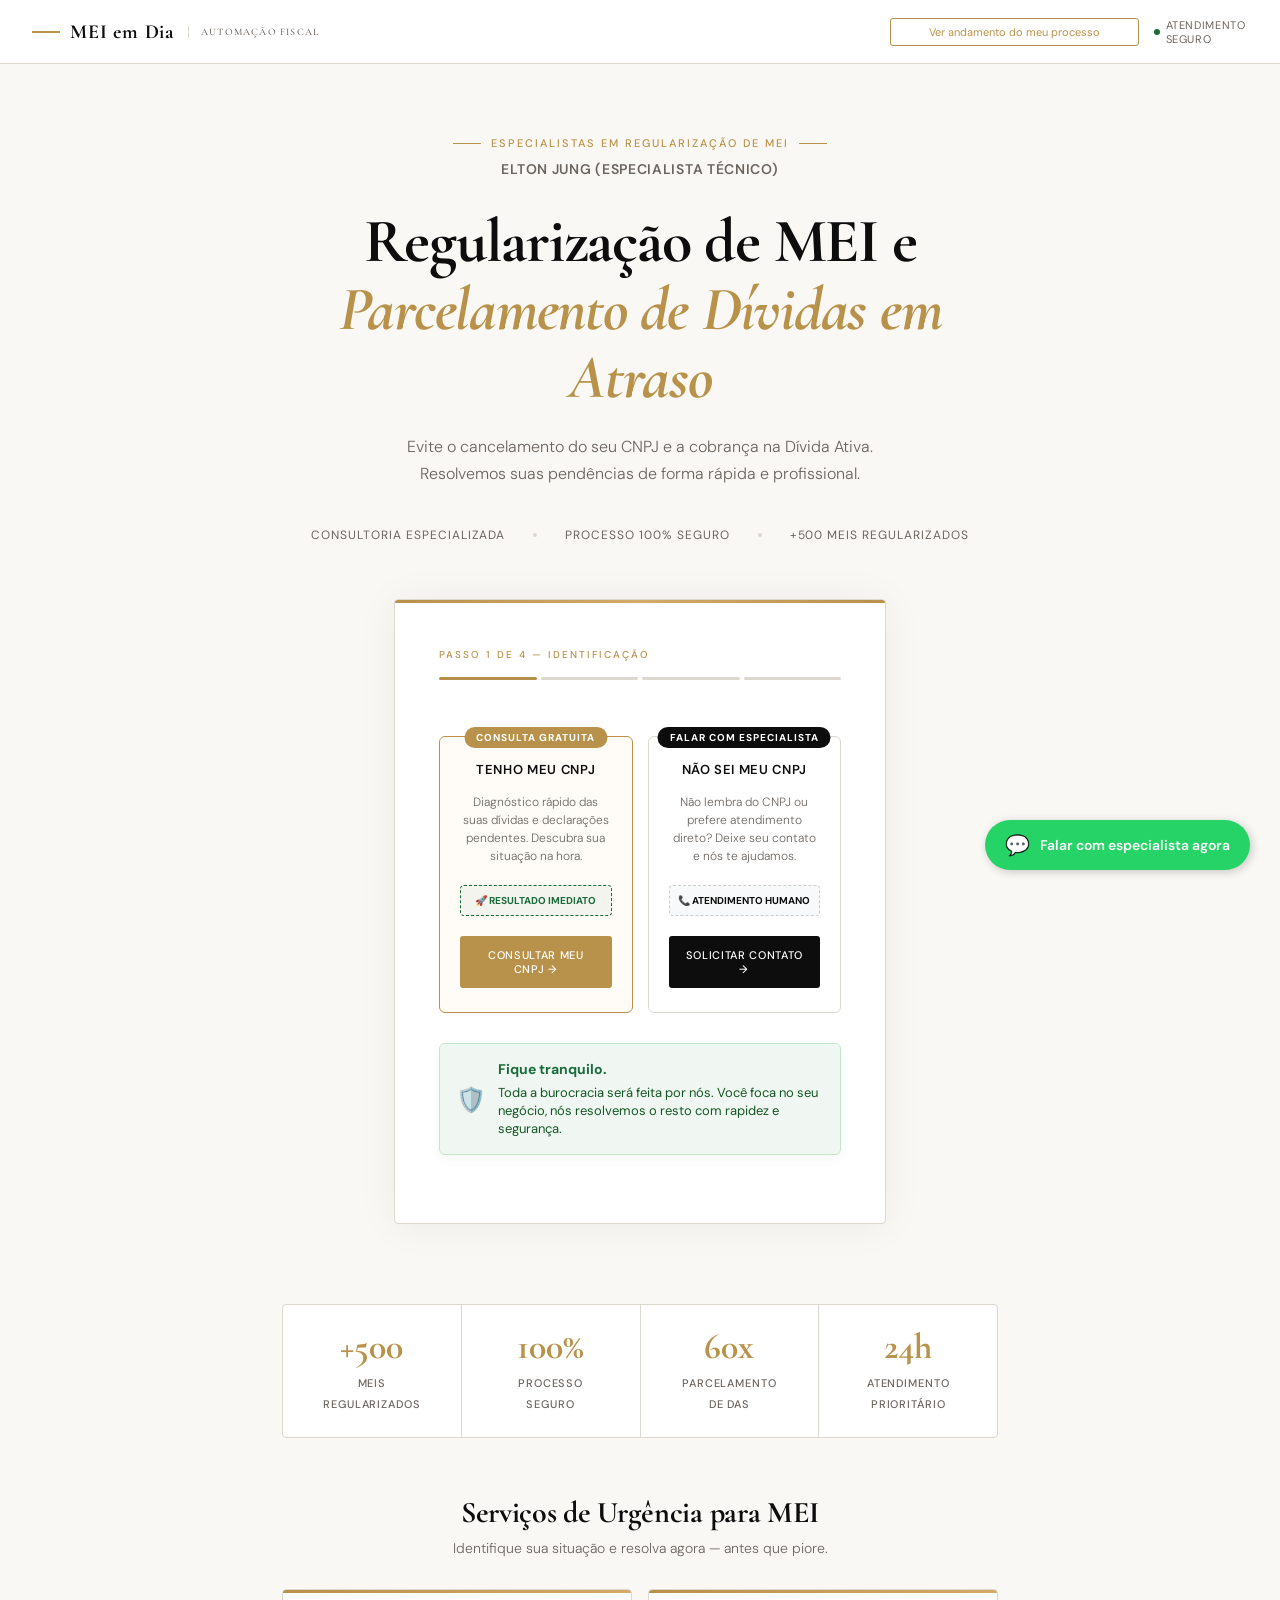
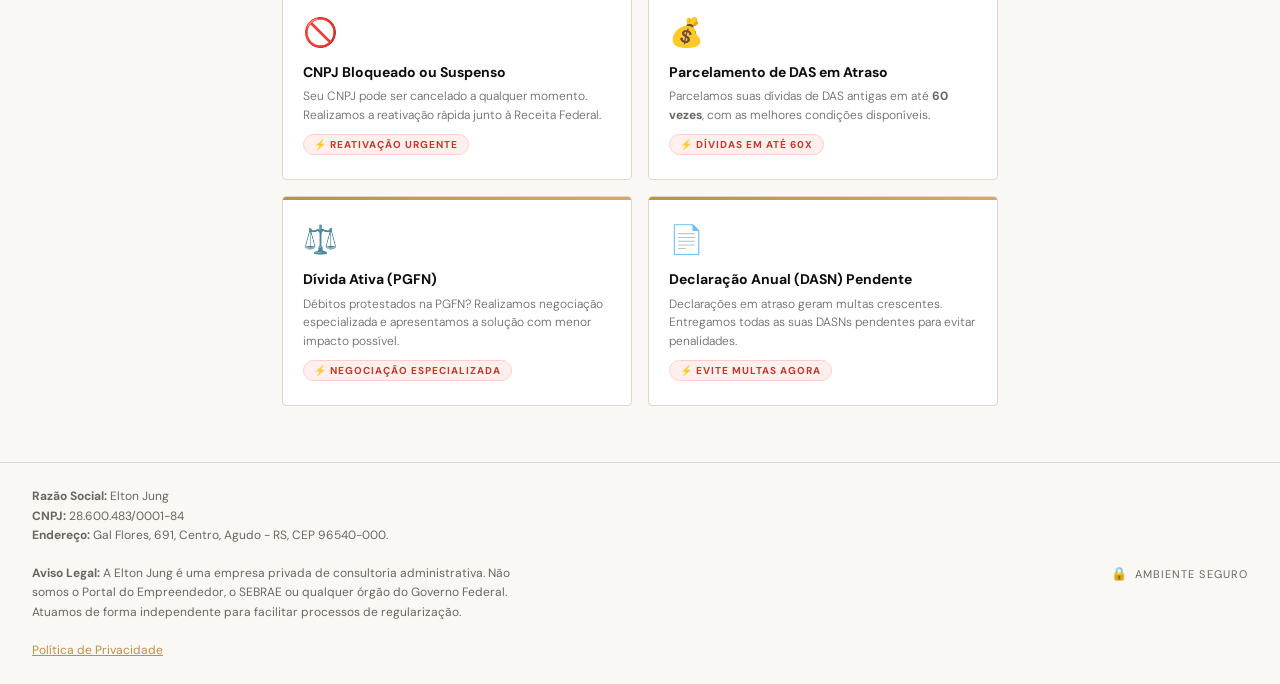
==== index.html @ ad4681c4 "feat: adds Google Ads compliance requirements (footer, privacy policy, CTAs)" ====
<!DOCTYPE html>
<html lang="pt-BR">

<head>
    <meta charset="UTF-8">
    <meta name="viewport" content="width=device-width, initial-scale=1.0">
    <title>Regularização de MEI e Parcelamento de Dívidas em Atraso | MEI em Dia</title>
    <meta name="description"
        content="Evite o cancelamento do seu CNPJ e a cobrança na Dívida Ativa. Regularizamos seu MEI com parcelamento de DAS, entrega de DASN e negociação de débitos na PGFN. Processo rápido e 100% seguro.">
    <link rel="preconnect" href="https://fonts.googleapis.com">
    <link rel="preconnect" href="https://fonts.gstatic.com" crossorigin>
    <link
        href="https://fonts.googleapis.com/css2?family=Cormorant+Garamond:ital,wght@0,400;0,600;0,700;1,400&family=DM+Sans:wght@300;400;500&display=swap"
        rel="stylesheet">
    <link rel="icon" type="image/png" href="favicon.png">

    <!-- Google Tag (gtag.js) -->
    <script async src="https://www.googletagmanager.com/gtag/js?id=AW-18101510498"></script>
    <script>
      window.dataLayer = window.dataLayer || [];
      function gtag(){dataLayer.push(arguments);}
      gtag('js', new Date());

      // Configuração para Google Ads e Google Analytics
      gtag('config', 'AW-18101510498');
      gtag('config', 'G-JWTFYFMPB5');
    </script>
    <style>
        :root {
            --ink: #0D0D0D;
            --paper: #FAF8F4;
            --gold: #B8924A;
            --gold-lt: #D4A96A;
            --muted: #6B6560;
            --rule: #DDD8CF;
            --surface: #FFFFFF;
            --red: #C0392B;
            --green: #1A6B3C;
            --green-bg: #F0F7F3;
        }

        * {
            margin: 0;
            padding: 0;
            box-sizing: border-box;
        }

        /* ── PAGE ── */
        html {
            scroll-behavior: smooth;
        }

        body {
            font-family: 'DM Sans', sans-serif;
            background: var(--paper);
            color: var(--ink);
            min-height: 100vh;
            display: flex;
            flex-direction: column;
            align-items: center;
        }

        /* ── HEADER ── */
        header {
            width: 100%;
            border-bottom: 1px solid var(--rule);
            background: var(--surface);
            padding: 0 32px;
            display: flex;
            align-items: center;
            justify-content: space-between;
            height: 64px;
            position: sticky;
            top: 0;
            z-index: 100;
        }

        .logo {
            font-family: 'Cormorant Garamond', serif;
            font-size: 20px;
            font-weight: 700;
            letter-spacing: 0.04em;
            color: var(--ink);
            display: flex;
            align-items: center;
            gap: 10px;
        }

        .logo-rule {
            width: 28px;
            height: 2px;
            background: var(--gold);
        }

        .logo-badge {
            font-size: 10px;
            font-weight: 500;
            letter-spacing: 0.12em;
            text-transform: uppercase;
            color: var(--muted);
            border-left: 1px solid var(--rule);
            padding-left: 12px;
            margin-left: 4px;
        }

        .header-seal {
            font-size: 11px;
            color: var(--muted);
            letter-spacing: 0.06em;
            text-transform: uppercase;
            display: flex;
            align-items: center;
            gap: 6px;
        }

        .seal-dot {
            width: 6px;
            height: 6px;
            border-radius: 50%;
            background: var(--green);
            flex-shrink: 0;
        }

        /* ── HERO ── */
        .hero {
            width: 100%;
            max-width: 780px;
            padding: 72px 32px 56px;
            text-align: center;
            position: relative;
        }

        .hero-eyebrow {
            font-size: 11px;
            letter-spacing: 0.18em;
            text-transform: uppercase;
            color: var(--gold);
            font-weight: 500;
            margin-bottom: 20px;
            display: flex;
            align-items: center;
            justify-content: center;
            gap: 10px;
        }

        .hero-eyebrow::before,
        .hero-eyebrow::after {
            content: '';
            display: block;
            width: 28px;
            height: 1px;
            background: var(--gold);
        }

        .hero h1 {
            font-family: 'Cormorant Garamond', serif;
            font-size: clamp(38px, 6vw, 62px);
            font-weight: 700;
            line-height: 1.1;
            letter-spacing: -0.02em;
            color: var(--ink);
            margin-bottom: 20px;
        }

        .hero h1 em {
            color: var(--gold);
            font-style: italic;
        }

        .hero-sub {
            font-size: 16px;
            color: var(--muted);
            line-height: 1.7;
            max-width: 480px;
            margin: 0 auto 40px;
            font-weight: 300;
        }

        .trust-row {
            display: flex;
            align-items: center;
            justify-content: center;
            gap: 28px;
            flex-wrap: wrap;
            font-size: 12px;
            letter-spacing: 0.08em;
            text-transform: uppercase;
            color: var(--muted);
        }

        .trust-sep {
            width: 4px;
            height: 4px;
            border-radius: 50%;
            background: var(--rule);
        }

        /* ── MAIN CARD ── */
        .card-wrap {
            width: 100%;
            max-width: 540px;
            padding: 0 24px 80px;
        }

        .card {
            background: var(--surface);
            border: 1px solid var(--rule);
            border-radius: 4px;
            padding: 48px 44px;
            box-shadow: 0 2px 40px rgba(0, 0, 0, 0.06);
            position: relative;
            overflow: hidden;
        }

        .card::before {
            content: '';
            position: absolute;
            top: 0;
            left: 0;
            right: 0;
            height: 3px;
            background: linear-gradient(90deg, var(--gold), var(--gold-lt), var(--gold));
        }

        /* ── STEPS ── */
        section {
            display: none;
            animation: fadeUp .35s ease both;
        }

        section.active {
            display: flex;
            flex-direction: column;
        }

        @keyframes fadeUp {
            from {
                opacity: 0;
                transform: translateY(14px);
            }

            to {
                opacity: 1;
                transform: translateY(0);
            }
        }

        /* ── STEP HEADER ── */
        .step-label {
            font-size: 10px;
            letter-spacing: 0.2em;
            text-transform: uppercase;
            color: var(--gold);
            font-weight: 500;
            margin-bottom: 16px;
        }

        .card h2 {
            font-family: 'Cormorant Garamond', serif;
            font-size: 28px;
            font-weight: 700;
            line-height: 1.2;
            margin-bottom: 10px;
            letter-spacing: -0.01em;
        }

        .card .desc {
            font-size: 14px;
            color: var(--muted);
            line-height: 1.7;
            margin-bottom: 32px;
            font-weight: 300;
        }

        /* ── CHOICE BUTTONS ── */
        .choice-grid {
            display: flex;
            flex-direction: column;
            gap: 12px;
            margin-bottom: 0;
        }

        .choice-btn {
            display: flex;
            align-items: center;
            gap: 16px;
            padding: 18px 20px;
            border: 1.5px solid var(--rule);
            border-radius: 3px;
            background: var(--paper);
            cursor: pointer;
            transition: border-color .2s, background .2s, box-shadow .2s;
            text-align: left;
        }

        .choice-btn:hover {
            border-color: var(--gold);
            background: var(--surface);
            box-shadow: 0 4px 16px rgba(184, 146, 74, 0.12);
        }

        .choice-icon {
            width: 40px;
            height: 40px;
            border-radius: 50%;
            background: var(--ink);
            display: flex;
            align-items: center;
            justify-content: center;
            flex-shrink: 0;
            font-size: 16px;
        }

        .choice-text strong {
            display: block;
            font-size: 15px;
            font-weight: 500;
            color: var(--ink);
            margin-bottom: 2px;
        }

        .choice-text span {
            font-size: 12px;
            color: var(--muted);
            font-weight: 300;
        }

        /* ── FORM ── */
        .field {
            margin-bottom: 20px;
        }

        .field label {
            display: block;
            font-size: 11px;
            letter-spacing: 0.12em;
            text-transform: uppercase;
            color: var(--muted);
            font-weight: 500;
            margin-bottom: 8px;
        }

        .field select,
        .field input[type=text] {
            width: 100%;
            padding: 13px 16px;
            border: 1px solid var(--rule);
            border-radius: 3px;
            font-size: 15px;
            font-family: 'DM Sans', sans-serif;
            color: var(--ink);
            background: #FEFEFE;
            appearance: none;
            background-image: url("data:image/svg+xml,%3Csvg xmlns='http://www.w3.org/2000/svg' width='16' height='16' viewBox='0 0 24 24' fill='none' stroke='%236B6560' stroke-width='2'%3E%3Cpolyline points='6 9 12 15 18 9'%3E%3C/polyline%3E%3C/svg%3E");
            background-repeat: no-repeat;
            background-position: right 14px center;
            transition: border-color .2s, box-shadow .2s;
        }

        .field select:focus,
        .field input[type=text]:focus {
            outline: none;
            border-color: var(--gold);
            box-shadow: 0 0 0 3px rgba(184, 146, 74, 0.12);
        }

        /* ── RESULT BOX ── */
        .result-box {
            border: 1px solid var(--rule);
            border-radius: 3px;
            padding: 20px 20px;
            margin-bottom: 24px;
            background: var(--green-bg);
            border-left: 3px solid var(--green);
            display: flex;
            align-items: flex-start;
            gap: 12px;
        }

        .result-box .ri {
            color: var(--green);
            font-size: 18px;
            margin-top: 1px;
            flex-shrink: 0;
        }

        .result-box strong {
            display: block;
            font-size: 14px;
            font-weight: 500;
            margin-bottom: 3px;
        }

        .result-box p {
            font-size: 13px;
            color: var(--muted);
            line-height: 1.55;
            font-weight: 300;
        }

        .alert-box {
            border: 1px solid #F3D9B1;
            border-radius: 3px;
            padding: 14px 16px;
            margin-bottom: 20px;
            background: #FDFAF4;
            border-left: 3px solid var(--gold);
            font-size: 13px;
            color: var(--muted);
            line-height: 1.55;
        }

        /* ── CTA BUTTON ── */
        .btn-cta {
            width: 100%;
            padding: 16px 24px;
            background: var(--ink);
            color: var(--surface);
            border: none;
            border-radius: 3px;
            font-size: 14px;
            font-family: 'DM Sans', sans-serif;
            font-weight: 500;
            letter-spacing: 0.06em;
            text-transform: uppercase;
            cursor: pointer;
            transition: background .2s, transform .15s;
            margin-top: 4px;
        }

        .btn-cta:hover {
            background: #222;
            transform: translateY(-1px);
        }

        .btn-cta.gold {
            background: var(--gold);
        }

        .btn-cta.gold:hover {
            background: var(--gold-lt);
        }

        .btn-ghost {
            width: 100%;
            padding: 13px 24px;
            background: transparent;
            color: var(--muted);
            border: 1px solid var(--rule);
            border-radius: 3px;
            font-size: 13px;
            font-family: 'DM Sans', sans-serif;
            font-weight: 400;
            cursor: pointer;
            transition: border-color .2s, color .2s;
            margin-top: 10px;
        }

        .btn-ghost:hover {
            border-color: var(--muted);
            color: var(--ink);
        }

        /* ── PAYWALL ── */
        .paywall-header {
            text-align: center;
            margin-bottom: 28px;
        }

        .price-display {
            text-align: center;
            margin: 24px 0;
            padding: 32px 24px;
            border: 1px solid var(--rule);
            border-radius: 4px;
            background: var(--paper);
            position: relative;
        }

        .price-sup {
            font-family: 'DM Sans', sans-serif;
            font-size: 20px;
            font-weight: 500;
            color: var(--muted);
            vertical-align: top;
            margin-top: 12px;
            display: inline-block;
        }

        .price-main {
            font-family: 'DM Sans', sans-serif;
            font-size: 80px;
            font-weight: 700;
            color: var(--ink);
            letter-spacing: -0.05em;
            line-height: 1;
        }

        .price-cents {
            font-family: 'DM Sans', sans-serif;
            font-size: 24px;
            font-weight: 500;
            color: var(--ink);
            vertical-align: top;
            margin-top: 12px;
            display: inline-block;
        }

        .price-note {
            font-size: 12px;
            color: var(--muted);
            margin-top: 8px;
            letter-spacing: 0.06em;
            text-transform: uppercase;
        }

        .deliverables {
            list-style: none;
            margin-bottom: 24px;
        }

        .deliverables li {
            display: flex;
            align-items: flex-start;
            gap: 10px;
            padding: 10px 0;
            border-bottom: 1px solid var(--rule);
            font-size: 14px;
            font-weight: 300;
            color: var(--ink);
        }

        .deliverables li:last-child {
            border-bottom: none;
        }

        .del-check {
            color: var(--green);
            font-size: 14px;
            flex-shrink: 0;
            margin-top: 1px;
        }

        /* ── PIX ── */
        .pix-box {
            border: 1px dashed var(--rule);
            border-radius: 3px;
            padding: 24px;
            margin-bottom: 20px;
            text-align: center;
            background: var(--paper);
        }

        .pix-label {
            font-size: 10px;
            letter-spacing: 0.2em;
            text-transform: uppercase;
            color: var(--muted);
            margin-bottom: 10px;
        }

        .pix-key {
            font-family: 'SFMono-Regular', Consolas, monospace;
            font-size: 15px;
            font-weight: 600;
            color: var(--ink);
            background: var(--surface);
            border: 1px solid var(--rule);
            border-radius: 2px;
            padding: 10px 16px;
            margin: 8px 0 16px;
            word-break: break-all;
        }

        .copy-btn {
            background: none;
            border: 1px solid var(--rule);
            border-radius: 2px;
            padding: 8px 18px;
            font-size: 12px;
            letter-spacing: 0.08em;
            text-transform: uppercase;
            color: var(--muted);
            cursor: pointer;
            transition: all .2s;
            font-family: 'DM Sans', sans-serif;
        }

        .copy-btn:hover {
            border-color: var(--gold);
            color: var(--gold);
        }

        .copy-btn.copied {
            border-color: var(--green);
            color: var(--green);
        }

        /* ── SUCCESS ── */
        .success-wrap {
            text-align: center;
        }

        .success-icon {
            width: 72px;
            height: 72px;
            margin: 0 auto 24px;
            border-radius: 50%;
            border: 2px solid var(--green);
            display: flex;
            align-items: center;
            justify-content: center;
            font-size: 28px;
            color: var(--green);
            background: var(--green-bg);
        }

        .success-wrap h2 {
            margin-bottom: 10px;
        }

        .success-wrap .desc {
            margin-bottom: 28px;
        }

        /* ── PROGRESS ── */
        .progress-bar {
            display: flex;
            gap: 4px;
            margin-bottom: 32px;
        }

        .pb {
            height: 3px;
            flex: 1;
            border-radius: 2px;
            background: var(--rule);
            transition: background .4s;
        }

        .pb.done {
            background: var(--gold);
        }

        /* ── DIVIDER ── */
        .divider {
            height: 1px;
            background: var(--rule);
            margin: 28px 0;
        }

        /* ── FOOTER ── */
        footer {
            width: 100%;
            border-top: 1px solid var(--rule);
            padding: 24px 32px;
            display: flex;
            align-items: center;
            justify-content: space-between;
            flex-wrap: wrap;
            gap: 12px;
        }

        .footer-left {
            font-size: 12px;
            color: var(--muted);
            line-height: 1.6;
            max-width: 480px;
        }

        .footer-right {
            display: flex;
            align-items: center;
            gap: 6px;
            font-size: 11px;
            letter-spacing: 0.1em;
            text-transform: uppercase;
            color: var(--muted);
        }

        .footer-lock {
            font-size: 13px;
        }

        @media(max-width:600px) {
            .hero {
                padding: 48px 24px 40px;
            }

            .card {
                padding: 36px 24px;
            }

            .card-wrap {
                padding: 0 0 60px;
            }

            header {
                padding: 0 20px;
            }

            .logo-badge {
                display: none;
            }

            footer {
                flex-direction: column;
                align-items: flex-start;
                padding: 20px 24px;
            }

            .trust-row {
                gap: 16px;
            }
        }

        /* ── LOADER ── */
        .loader-spinner {
            width: 28px;
            height: 28px;
            border: 2px solid var(--rule);
            border-top: 2px solid var(--gold);
            border-radius: 50%;
            animation: spin 1s linear infinite;
            margin: 0 auto;
        }

        @keyframes spin {
            100% { transform: rotate(360deg); }
        }

        /* ── NEW PLAN STYLES ── */
        .plans-container {
            display: flex;
            flex-direction: column;
            gap: 16px;
            margin: 24px auto;
            max-width: 420px;
        }

        .home-plans-grid {
            display: flex;
            flex-direction: column;
            gap: 16px;
            margin: 24px auto 0;
            max-width: 420px;
            width: 100%;
        }

        .price-anchor {
            font-size: 14px;
            color: var(--muted);
            text-decoration: line-through;
            margin-bottom: 4px;
            display: block;
        }

        .guarantee-badge {
            display: flex;
            align-items: center;
            justify-content: center;
            gap: 8px;
            font-size: 13px;
            color: var(--green);
            margin: 15px 0;
            font-weight: 500;
        }

        .guarantee-badge i {
            font-size: 18px;
        }

        .plan-card {
            border: 1.5px solid var(--rule);
            border-radius: 6px;
            padding: 24px 20px;
            background: var(--surface);
            transition: all .2s;
            display: flex;
            flex-direction: column;
            position: relative;
            cursor: pointer;
            text-align: center;
        }

        .plan-card:hover {
            border-color: var(--gold);
            box-shadow: 0 4px 20px rgba(184, 146, 74, 0.1);
        }

        .plan-card.premium {
            border-color: var(--gold);
            background: #FFFCF7;
        }

        .premium-badge {
            position: absolute;
            top: -10px;
            left: 50%;
            transform: translateX(-50%);
            background: var(--gold);
            color: white;
            padding: 4px 12px;
            border-radius: 20px;
            font-size: 10px;
            font-weight: 700;
            text-transform: uppercase;
            letter-spacing: 0.1em;
            white-space: nowrap;
        }

        .plan-title {
            font-size: 13px;
            font-weight: 600;
            color: var(--ink);
            margin-bottom: 12px;
            text-transform: uppercase;
            letter-spacing: 0.05em;
        }

        .plan-price {
            margin-bottom: 16px;
            display: flex;
            align-items: flex-start;
            justify-content: center;
        }

        .plan-price .val {
            font-family: 'DM Sans', sans-serif;
            font-size: 32px;
            font-weight: 700;
            color: var(--ink);
            line-height: 1;
        }

        .plan-price .unit {
            font-size: 14px;
            color: var(--muted);
            font-weight: 500;
            margin-top: 4px;
        }

        .plan-price-unit {
            font-size: 14px;
            color: var(--muted);
            font-weight: 500;
            margin-top: 4px;
        }

        .plan-desc {
            font-size: 12px;
            line-height: 1.5;
            color: var(--muted);
            margin-bottom: 20px;
            flex-grow: 1;
            font-weight: 300;
        }

        /* ── MODAL ── */
        .modal-overlay {
            position: fixed;
            top: 0; left: 0; right: 0; bottom: 0;
            background: rgba(0,0,0,0.6);
            backdrop-filter: blur(4px);
            display: none;
            align-items: center;
            justify-content: center;
            z-index: 9999;
            padding: 20px;
        }

        .modal-box {
            background: #fff;
            padding: 40px;
            border-radius: 4px;
            max-width: 440px;
            width: 100%;
            text-align: center;
            box-shadow: 0 20px 50px rgba(0,0,0,0.3);
            animation: modalPop 0.3s cubic-bezier(0.34, 1.56, 0.64, 1);
        }

        @keyframes modalPop {
            from { transform: scale(0.9); opacity: 0; }
            to { transform: scale(1); opacity: 1; }
        }

        .modal-box h3 {
            font-size: 20px;
            margin-bottom: 16px;
            color: var(--ink);
        }

        .modal-box p {
            font-size: 14px;
            line-height: 1.6;
            color: var(--muted);
            margin-bottom: 30px;
        }

        .btn-modal {
            background: var(--gold);
            color: #fff;
            border: none;
            padding: 14px 40px;
            border-radius: 2px;
            font-weight: 600;
            text-transform: uppercase;
            letter-spacing: 0.1em;
            cursor: pointer;
            transition: all 0.2s;
        }

        .btn-modal:hover {
            transform: translateY(-2px);
            box-shadow: 0 5px 15px rgba(181, 153, 94, 0.4);
        }

        /* ── WHATSAPP BUTTON ── */
        .whatsapp-float {
            position: fixed;
            bottom: 30px;
            right: 30px;
            background-color: #25d366;
            color: #FFF;
            border-radius: 50px;
            text-align: center;
            font-size: 30px;
            box-shadow: 2px 2px 10px rgba(0,0,0,0.2);
            z-index: 1000;
            padding: 12px 20px;
            display: flex;
            align-items: center;
            gap: 10px;
            text-decoration: none;
            transition: all 0.3s ease;
        }
        
        .whatsapp-float:hover {
            transform: scale(1.1);
            background-color: #128c7e;
        }

        .whatsapp-float span {
            font-size: 14px;
            font-weight: 600;
            font-family: 'DM Sans', sans-serif;
        }

        /* ── PROMO BANNER ── */
        .promo-banner {
            background: #FFF9E6;
            border: 1px dashed var(--gold);
            color: #856404;
            padding: 10px;
            border-radius: 4px;
            font-size: 12px;
            font-weight: 700;
            margin-bottom: 20px;
            text-align: center;
            text-transform: uppercase;
            letter-spacing: 0.05em;
            display: flex;
            align-items: center;
            justify-content: center;
            gap: 8px;
            box-shadow: 0 4px 12px rgba(181, 153, 94, 0.1);
        }

        /* ── URGENCY SERVICES SECTION ── */
        .urgency-section {
            width: 100%;
            max-width: 780px;
            padding: 0 32px 56px;
        }

        .urgency-title {
            font-family: 'Cormorant Garamond', serif;
            font-size: clamp(22px, 3.5vw, 30px);
            font-weight: 700;
            text-align: center;
            color: var(--ink);
            margin-bottom: 8px;
            letter-spacing: -0.01em;
        }

        .urgency-subtitle {
            font-size: 14px;
            color: var(--muted);
            text-align: center;
            margin-bottom: 32px;
            font-weight: 300;
        }

        .urgency-grid {
            display: grid;
            grid-template-columns: 1fr 1fr;
            gap: 16px;
        }

        .urgency-card {
            background: var(--surface);
            border: 1px solid var(--rule);
            border-radius: 4px;
            padding: 24px 20px;
            position: relative;
            overflow: hidden;
            transition: box-shadow 0.2s, border-color 0.2s;
        }

        .urgency-card:hover {
            border-color: var(--gold);
            box-shadow: 0 4px 20px rgba(184, 146, 74, 0.1);
        }

        .urgency-card::before {
            content: '';
            position: absolute;
            top: 0; left: 0; right: 0;
            height: 3px;
            background: linear-gradient(90deg, var(--gold), var(--gold-lt));
        }

        .urgency-card-icon {
            font-size: 28px;
            margin-bottom: 12px;
            display: block;
        }

        .urgency-card-title {
            font-size: 14px;
            font-weight: 700;
            color: var(--ink);
            margin-bottom: 6px;
            line-height: 1.3;
        }

        .urgency-card-desc {
            font-size: 12px;
            color: var(--muted);
            line-height: 1.55;
            font-weight: 300;
        }

        .urgency-tag {
            display: inline-block;
            margin-top: 10px;
            font-size: 10px;
            font-weight: 700;
            letter-spacing: 0.1em;
            text-transform: uppercase;
            color: var(--red);
            background: #FFF0EE;
            border: 1px solid #FECECA;
            border-radius: 20px;
            padding: 3px 10px;
        }

        /* ── SOCIAL PROOF SECTION ── */
        .social-proof-section {
            width: 100%;
            max-width: 780px;
            padding: 0 32px 56px;
        }

        .proof-grid {
            display: flex;
            gap: 0;
            border: 1px solid var(--rule);
            border-radius: 4px;
            overflow: hidden;
            background: var(--surface);
        }

        .proof-item {
            flex: 1;
            text-align: center;
            padding: 24px 16px;
            border-right: 1px solid var(--rule);
        }

        .proof-item:last-child {
            border-right: none;
        }

        .proof-number {
            font-family: 'Cormorant Garamond', serif;
            font-size: 36px;
            font-weight: 700;
            color: var(--gold);
            line-height: 1;
            display: block;
            margin-bottom: 6px;
        }

        .proof-label {
            font-size: 11px;
            color: var(--muted);
            text-transform: uppercase;
            letter-spacing: 0.08em;
            font-weight: 500;
            line-height: 1.4;
        }

        @media(max-width: 600px) {
            .urgency-grid {
                grid-template-columns: 1fr;
            }
            .urgency-section {
                padding: 0 24px 40px;
            }
            .social-proof-section {
                padding: 0 24px 40px;
            }
            .proof-grid {
                flex-wrap: wrap;
            }
            .proof-item {
                flex: 1 1 50%;
                border-bottom: 1px solid var(--rule);
            }
            .proof-item:nth-child(2) {
                border-right: none;
            }
        }

        /* ── MOBILE: WhatsApp button - prevent covering form elements ── */
        @media(max-width: 600px) {
            .whatsapp-float {
                bottom: 16px;
                right: 16px;
                padding: 10px 14px;
                font-size: 22px;
            }
            .whatsapp-float span.wa-text {
                display: none;
            }
            .card-wrap {
                padding-bottom: 100px;
            }
        }

        .promo-banner .icon {
            font-size: 16px;
            animation: pulse 1.5s infinite;
        }

        @keyframes pulse {
            0% { transform: scale(1); }
            50% { transform: scale(1.2); }
            100% { transform: scale(1); }
        }

        .hero-name {
            font-size: 14px;
            font-weight: 600;
            color: var(--muted);
            margin-top: -10px;
            margin-bottom: 30px;
            letter-spacing: 0.05em;
            text-transform: uppercase;
        }

        .home-plans-grid {
            display: grid;
            grid-template-columns: 1fr 1fr;
            gap: 15px;
            margin-bottom: 30px;
        }

        @media(max-width: 600px) {
            .home-plans-grid {
                grid-template-columns: 1fr;
            }
        }

        /* ── PEACE BANNER ── */
        .peace-banner {
            background: var(--green-bg);
            border: 1px solid #c3e6cb;
            border-radius: 6px;
            padding: 16px;
            margin: 20px 0;
            display: flex;
            align-items: center;
            gap: 12px;
            text-align: left;
            box-shadow: 0 4px 12px rgba(26, 107, 60, 0.05);
        }
        .peace-banner .icon {
            font-size: 24px;
            color: var(--green);
            flex-shrink: 0;
        }
        .peace-banner .text {
            font-size: 13px;
            line-height: 1.4;
            color: #155724;
        }
        .peace-banner .text strong {
            display: block;
            font-size: 14px;
            margin-bottom: 4px;
            color: var(--green);
        }
    </style>
    <!-- Facebook Pixel Code -->
    <script>
    !function(f,b,e,v,n,t,s)
    {if(f.fbq)return;n=f.fbq=function(){n.callMethod?
    n.callMethod.apply(n,arguments):n.queue.push(arguments)};
    if(!f._fbq)f._fbq=n;n.push=n;n.loaded=!0;n.version='2.0';
    n.queue=[];t=b.createElement(e);t.async=!0;
    t.src=v;s=b.getElementsByTagName(e)[0];
    s.parentNode.insertBefore(t,s)}(window, document,'script',
    'https://connect.facebook.net/en_US/fbevents.js');
    fbq('init', '3216062288689893');
    fbq('track', 'PageView');
    </script>
    <noscript><img height="1" width="1" style="display:none"
    src="https://www.facebook.com/tr?id=3216062288689893&ev=PageView&noscript=1"
    /></noscript>
    <!-- End Facebook Pixel Code -->
    <!-- Google tags consolidated at the top of <head> -->
</head>

<body>

    <!-- HEADER -->
    <header>
        <div class="logo">
            <div class="logo-rule"></div>
            MEI em Dia
            <span class="logo-badge">Automação Fiscal</span>
        </div>
        <div class="header-seal" style="display: flex; gap: 15px; align-items: center;">
            <button class="btn-ghost" onclick="show('step-tracking-login')" style="padding: 6px 14px; font-size: 11px; margin: 0; border-color: var(--gold); color: var(--gold);">Ver andamento do meu processo</button>
            <div style="display: flex; align-items: center; gap: 6px;">
                <div class="seal-dot"></div>
                Atendimento Seguro
            </div>
        </div>
    </header>

    <!-- HERO -->
    <div class="hero">
        <div class="hero-eyebrow">Especialistas em Regularização de MEI</div>
        <div class="hero-name">Elton Jung (Especialista Técnico)</div>
        <h1>Regularização de MEI e<br><em>Parcelamento de Dívidas em Atraso</em></h1>
        <p class="hero-sub">Evite o cancelamento do seu CNPJ e a cobrança na Dívida Ativa. Resolvemos suas pendências de forma rápida e profissional.</p>
        <div class="trust-row">
            <span>Consultoria Especializada</span>
            <div class="trust-sep"></div>
            <span>Processo 100% Seguro</span>
            <div class="trust-sep"></div>
            <span>+500 MEIs Regularizados</span>
        </div>
    </div>

    <!-- CARD -->
    <div class="card-wrap">
        <div class="card">

            <!-- ── STEP 1: ESCOLHA ── -->
            <section id="step-home" class="active">
                <div class="step-label">Passo 1 de 4 — Identificação</div>
                <div class="progress-bar">
                    <div class="pb done"></div>
                    <div class="pb"></div>
                    <div class="pb"></div>
                    <div class="pb"></div>
                </div>
                <!-- Escolha Inicial com Ofertas -->
                <!-- Escolha Inicial -->
                <div id="home-choices">
                    <div class="home-plans-grid">
                        <div class="plan-card premium" onclick="selectType('mei')">
                            <div class="premium-badge">Consulta Gratuita</div>
                            <div class="plan-title" style="margin-bottom: 5px;">Tenho meu CNPJ</div>
                            <p class="plan-desc" style="font-size: 12px; margin-top: 10px;">Diagnóstico rápido das suas dívidas e declarações pendentes. Descubra sua situação na hora.</p>
                            
                            <div style="background: rgba(26, 107, 60, 0.05); padding: 8px; border-radius: 4px; margin-bottom: 10px; border: 1px dashed var(--green);">
                                <p style="font-size: 10px; color: var(--green); font-weight: 700; text-transform: uppercase; margin: 0; display: flex; align-items: center; gap: 4px; justify-content: center;">
                                    🚀 Resultado Imediato
                                </p>
                            </div>

                            <button class="btn-cta gold" style="padding: 12px; font-size: 11px; margin-top: 10px;">Consultar Meu CNPJ →</button>
                        </div>

                        <div class="plan-card" onclick="showDirectLead()" style="border-color: var(--rule); background: #fff;">
                            <div class="premium-badge" style="background: var(--ink); color: #fff;">Falar com Especialista</div>
                            <div class="plan-title" style="margin-bottom: 5px;">Não sei meu CNPJ</div>
                            <p class="plan-desc" style="font-size: 12px; margin-top: 10px;">Não lembra do CNPJ ou prefere atendimento direto? Deixe seu contato e nós te ajudamos.</p>
                            
                            <div style="background: #f8f9fa; padding: 8px; border-radius: 4px; margin-bottom: 10px; border: 1px dashed #ccc;">
                                <p style="font-size: 10px; color: var(--ink); font-weight: 700; text-transform: uppercase; margin: 0; display: flex; align-items: center; gap: 4px; justify-content: center;">
                                    📞 Atendimento Humano
                                </p>
                            </div>

                            <button class="btn-cta" style="background: var(--ink); padding: 12px; font-size: 11px; margin-top: 10px;">Solicitar Contato →</button>
                        </div>
                    </div>

                    <div class="peace-banner">
                        <div class="icon">🛡️</div>
                        <div class="text">
                            <strong>Fique tranquilo.</strong>
                            Toda a burocracia será feita por nós. Você foca no seu negócio, nós resolvemos o resto com rapidez e segurança.
                        </div>
                    </div>
                </div>

                <!-- Container do Input -->
                <div id="doc-input-container" style="display:none; animation: fadeUp .3s ease both;">
                    <div class="field" style="margin-bottom: 20px;">
                        <label id="doc-label">Informe seu CNPJ</label>
                        <input type="text" id="user-doc" placeholder="00.000.000/0000-00" maxlength="18" oninput="maskCNPJ(this)" inputmode="numeric">
                    </div>
                    
                    <!-- LGPD Checkbox -->
                    <div style="margin-bottom: 24px; display: flex; align-items: flex-start; gap: 10px; text-align: left;">
                        <input type="checkbox" id="lgpd-consent" style="margin-top: 4px; cursor: pointer;">
                        <label for="lgpd-consent" style="font-size: 13px; color: var(--muted); line-height: 1.4; cursor: pointer;">
                            Autorizo o processamento automatizado dos meus dados fiscais exclusivamente para fins de regularização conforme a LGPD.
                        </label>
                    </div>

                    <button class="btn-cta" onclick="startConsultation()">Regularizar meu MEI agora →</button>
                    
                    <div style="margin-top: 15px; text-align: center;">
                        <a href="javascript:void(0)" onclick="show('step-find-cnpj')" style="font-size: 13px; color: var(--gold); text-decoration: none; font-weight: 500;">Não sabe seu CNPJ? Encontre aqui →</a>
                    </div>

                    <button class="btn-ghost" onclick="resetTypeSelection()">Voltar</button>
                </div>

                <!-- Container do Contato Direto -->
                <div id="direct-lead-container" style="display:none; animation: fadeUp .3s ease both;">
                    <div class="step-label" style="margin-bottom: 12px;">Atendimento Personalizado</div>
                    <h2 style="font-size: 20px; margin-bottom: 8px;">Como podemos chamar você?</h2>
                    <p class="desc" style="margin-bottom: 20px;">Deixe seu nome e WhatsApp. Nossa equipe entrará em contato rapidinho para consultar seu CNPJ e resolver suas pendências.</p>

                    <div class="field">
                        <label>Seu Nome Completo</label>
                        <input type="text" id="direct-name" placeholder="Ex: João da Silva">
                    </div>

                    <div class="field">
                        <label>WhatsApp (com DDD)</label>
                        <input type="text" id="direct-phone" placeholder="(00) 00000-0000" oninput="maskPhone(this)">
                    </div>

                    <button class="btn-cta" onclick="submitDirectLead()" id="btn-direct-whatsapp" style="background: #25D366; font-size: 15px; padding: 18px 24px; letter-spacing: 0.03em; margin-top: 10px;">
                        💬 Enviar e Falar no WhatsApp
                    </button>
                    
                    <button class="btn-ghost" onclick="resetTypeSelection()" style="margin-top: 15px;">Voltar</button>
                </div>

                <div id="consulting-loader" style="display:none; text-align:center; padding: 20px 0;">
                    <div class="loader-spinner"></div>
                    <p id="loader-message" style="font-size: 14px; color: var(--gold); margin-top: 15px; font-weight: 500;">Consultando bases oficiais...</p>
                </div>
            </section>

            <!-- ── STEP FIND CNPJ ── -->
            <section id="step-find-cnpj">
                <div class="step-label">Localizador de CNPJ</div>
                <h2>Encontre seu CNPJ MEI</h2>
                <p class="desc">Ainda não sabe o número do seu CNPJ? Informe seu nome e CPF para buscarmos nos registros públicos.</p>

                <div class="field">
                    <label>Nome Completo</label>
                    <input type="text" id="find-name" placeholder="Digite seu nome completo">
                </div>

                <div class="field">
                    <label>Seu CPF</label>
                    <input type="text" id="find-cpf" placeholder="000.000.000-00">
                </div>

                <div id="find-results" style="display:none; margin-bottom: 24px;">
                    <label style="font-size: 11px; text-transform: uppercase; color: var(--gold); margin-bottom: 12px; display: block;">CNPJs Encontrados:</label>
                    <div id="cnpj-list-container" style="display: flex; flex-direction: column; gap: 10px;">
                        <!-- CNPJs will be listed here -->
                    </div>
                </div>

                <button class="btn-cta" id="btn-search-cnpj" onclick="performCnpjSearch()">Buscar meu CNPJ →</button>
                <button class="btn-status" id="searching-badge" style="display:none; width: 100%; padding: 16px; background: var(--paper); border: 1px solid var(--rule); border-radius: 3px; font-size: 13px; color: var(--muted); text-align: center;">
                    <span class="loader-spinner" style="width: 14px; height: 14px; display: inline-block; vertical-align: middle; margin-right: 10px;"></span>
                    Buscando no Google e bases públicas...
                </button>
                
                <button class="btn-ghost" onclick="show('step-home')" style="margin-top: 12px;">Voltar</button>
            </section>


            <!-- ── STEP 2B: FORMULÁRIO MEI ── -->
            <section id="step-mei-form">
                <div class="step-label">Passo 2 de 3 — Diagnóstico MEI</div>
                <div class="progress-bar">
                    <div class="pb done"></div>
                    <div class="pb done"></div>
                    <div class="pb"></div>
                </div>
                <h2>Situação do seu MEI</h2>
                <p class="desc">Informe os dados abaixo para um diagnóstico preciso do seu CNPJ.</p>
                <div class="result-box" style="flex-direction: column; gap: 16px; background: #fff; border: 1px solid var(--rule); border-left: 4px solid var(--gold);">
                    <div style="display: flex; gap: 12px; align-items: flex-start; width: 100%;">
                        <div class="ri" style="color: var(--gold); font-size: 22px;">🏢</div>
                        <div style="flex: 1;">
                            <strong id="res-razao" style="font-size: 16px; color: var(--ink);">-</strong>
                            <p id="res-fantasia" style="font-size: 13px; color: var(--muted); margin-top: 2px;">Nome Fantasia: -</p>
                        </div>
                    </div>
                    
                    <div class="divider" style="margin: 0; opacity: 0.5;"></div>

                    <div style="display: grid; grid-template-columns: 1fr; gap: 12px;">
                        <div>
                            <label style="font-size: 10px; text-transform: uppercase; letter-spacing: 0.1em; color: var(--muted); display: block; margin-bottom: 4px;">Titular / Sócios</label>
                            <span id="res-socios" style="font-size: 14px; font-weight: 500; color: var(--ink);">-</span>
                        </div>
                        <div>
                            <label style="font-size: 10px; text-transform: uppercase; letter-spacing: 0.1em; color: var(--muted); display: block; margin-bottom: 4px;">Atividade Principal</label>
                            <span id="res-atividade" style="font-size: 13px; line-height: 1.4; color: var(--ink); display: block;">-</span>
                        </div>
                        <div>
                            <label style="font-size: 10px; text-transform: uppercase; letter-spacing: 0.1em; color: var(--muted); display: block; margin-bottom: 4px;">Endereço Registrado</label>
                            <span id="res-endereco" style="font-size: 13px; color: var(--muted);">-</span>
                        </div>
                    </div>

                    <div class="divider" style="margin: 0; opacity: 0.5;"></div>

                    <div style="display: flex; justify-content: space-between; align-items: center;">
                        <div>
                            <p id="res-cnpj" style="font-size: 12px; font-weight: 500;">CNPJ: -</p>
                            <p id="res-data-abertura" style="font-size: 11px; color: var(--muted);">Aberto em: -</p>
                        </div>
                        <div id="res-situacao-badge" style="padding: 4px 12px; border-radius: 20px; font-size: 10px; font-weight: 700; text-transform: uppercase;">-</div>
                    </div>
                </div>

                <div class="alert-box" style="margin-top: 20px; border-left-color: var(--red); background: #FFF5F5;">
                    ⚠️ <strong>Atenção: Risco Imediato</strong><br>
                    Detectamos pendências que podem levar ao bloqueio do seu CPF e perda de benefícios do INSS.
                </div>

                <div class="divider"></div>

                <!-- LEAD CAPTURE FORM -->
                <div style="margin-top: 4px;">
                    <div class="step-label" style="margin-bottom: 12px;">Último passo — Atendimento Especializado</div>
                    <h2 style="font-size: 20px; margin-bottom: 8px;">Informe seus dados para o contato</h2>
                    <p class="desc" style="margin-bottom: 20px;">Nossa equipe especializada entrará em contato pelo WhatsApp para resolver todas as suas pendências sem burocracia.</p>

                    <div class="field">
                        <label>Seu Nome Completo</label>
                        <input type="text" id="lead-name" placeholder="Ex: João da Silva">
                    </div>

                    <div class="field">
                        <label>WhatsApp (com DDD)</label>
                        <input type="text" id="lead-phone" placeholder="(00) 00000-0000" oninput="maskPhone(this)">
                    </div>

                    <div class="peace-banner" style="margin-bottom: 20px;">
                        <div class="icon">🛡️</div>
                        <div class="text">
                            <strong>Fique tranquilo.</strong>
                            Toda a burocracia será feita por nós. Você só precisa autorizar.
                        </div>
                    </div>

                    <button class="btn-cta" onclick="submitLeadWhatsApp()" id="btn-lead-whatsapp" style="background: #25D366; font-size: 15px; padding: 18px 24px; letter-spacing: 0.03em;">
                        💬 Finalizar Regularização pelo WhatsApp
                    </button>

                    <p style="font-size: 11px; color: var(--muted); text-align: center; margin-top: 12px;">
                        🔒 Seus dados são usados exclusivamente para o seu atendimento
                    </p>
                </div>

                <button class="btn-ghost" onclick="show('step-home')" style="margin-top: 16px;">Voltar</button>
            </section>


            <!-- ── STEP PLAN DETAILS ── -->
            <section id="step-plan-details">
                <div class="step-label">Detalhes do Plano</div>
                <h2 id="plan-details-title">Título do Plano</h2>
                <p class="desc" id="plan-details-desc">Descrição curta.</p>
                
                <div class="result-box" style="background: var(--paper); border-left-color: var(--gold); flex-direction: column;">
                    <strong style="margin-bottom: 15px;">O que está incluso:</strong>
                    <ul class="deliverables" id="plan-details-list" style="margin-bottom: 0;">
                        <!-- List items will be injected here -->
                    </ul>
                </div>

                <div class="guarantee-badge">
                    <span>🛡️ Satisfação garantida ou seu dinheiro de volta</span>
                </div>

                <div class="alert-box" style="margin-top: 20px;">
                    ✅ <strong>Segurança Total:</strong><br>
                    Seu processo será tratado com prioridade e acompanhamento profissional por nossa equipe especializada.
                </div>

                <button class="btn-cta gold" id="btn-confirm-plan" onclick="confirmCurrentPlan()">Confirmar Plano e Ir para Pagamento →</button>
                <button class="btn-ghost" onclick="show('step-home')">Voltar</button>
            </section>

            <!-- ── PAYWALL ── -->
            <section id="step-paywall">
                <div class="paywall-header">
                    <div class="step-label" style="text-align:center;margin-bottom:12px;">Escolha o Seu Plano</div>
                    <h2>Tudo que você precisa em um só lugar</h2>
                    <p class="desc" style="margin-bottom:0;">Selecione a melhor forma de regularizar sua situação agora.</p>
                </div>

                <div class="promo-banner" style="margin-top: 15px;">
                    <span class="icon">🔥</span>
                    <span>Promoção válida para hoje e amanhã somente</span>
                </div>
                <div class="plans-container">
                    <div class="plan-card premium" onclick="selectInitialPlan('full', 99.90)">
                        <div class="premium-badge">Mais Escolhido</div>
                        <div class="plan-title">Regularização Completa MEI</div>
                        <div class="plan-price" style="flex-direction: column; align-items: center;">
                            <span class="price-anchor">R$ 189,90</span>
                            <div>
                                <span class="plan-price-unit">R$&nbsp;</span><span class="val">99</span><span class="unit">,90</span>
                            </div>
                        </div>
                        <p class="plan-desc">Fique tranquilo: nossa equipe faz todo o trabalho burocrático para você. Resolva DAS, parcelamento e declarações sem dor de cabeça.</p>
                        <div class="guarantee-badge" style="margin-top: 5px;">
                            <span>🛡️ Zero Burocracia: Nós fazemos tudo</span>
                        </div>
                        <div class="guarantee-badge">
                            <span>🛡️ Satisfação garantida ou seu dinheiro de volta</span>
                        </div>
                        <button class="btn-cta gold" style="padding: 12px; font-size: 11px; margin-top: auto;">Selecionar Plano</button>
                    </div>
                </div>

                <button class="btn-ghost" onclick="show('step-mei-form')">Voltar ao diagnóstico</button>
            </section>

            <!-- ── STEP PIX ── -->
            <section id="step-pix">
                <div class="step-label">Aguardando Pagamento</div>
                <h2>Conclua seu pagamento</h2>
                <p class="desc">Para liberar o acesso ao sistema de regularização, realize o pagamento via PIX abaixo.</p>
                
                <div class="pix-box">
                    <img id="pix-qr-img" src="" alt="QR Code PIX" style="display: none; margin: 0 auto 20px; border: 4px solid white; box-shadow: 0 4px 12px rgba(0,0,0,0.1); max-width: 220px; width: 100%; height: auto;">
                    <div id="qr-placeholder" style="padding: 40px 0;">
                        <div class="loader-spinner"></div>
                        <p style="font-size: 11px; color: var(--gold); margin-top: 10px;">Gerando QR Code Seguro...</p>
                    </div>
                    <div class="pix-label">Chave PIX (Copia e Cola)</div>
                    <div class="pix-key" id="pix-key-val">Processando...</div>
                    <button class="copy-btn" onclick="copyPix()">Copiar Código PIX</button>
                </div>

                <div class="alert-box" style="text-align: left;">
                    ⏱️ <strong>Confirmação Automática:</strong><br>
                    O sistema identificará seu pagamento em até 60 segundos. Não feche esta tela.
                </div>

                <div id="payment-confirming" style="text-align:center; padding: 10px 0;">
                    <div class="loader-spinner" style="width: 20px; height: 20px;"></div>
                    <p style="font-size: 12px; color: var(--muted); margin-top: 10px;">Aguardando confirmação bancária...</p>
                </div>
            </section>

            <!-- ── STEP COLLECT DOC (PÓS-PAGAMENTO) ── -->
            <section id="step-collect-doc">
                <div class="step-label">Pagamento Aprovado!</div>
                <h2>Quase lá...</h2>
                <p class="desc">Agora que seu pagamento foi confirmado, informe o CNPJ que deseja regularizar.</p>
                
                <div class="field">
                    <label>Informe seu CNPJ</label>
                    <input type="text" id="post-pay-doc" placeholder="00.000.000/0000-00" maxlength="18" oninput="maskCNPJ(this)">
                </div>

                <div class="alert-box">
                    📝 <strong>Importante:</strong><br>
                    Nossa equipe usará este CNPJ para realizar a consulta oficial e iniciar o processo que você contratou.
                </div>

                <button class="btn-cta gold" onclick="submitPostPayDoc()">Continuar para Próximo Passo →</button>
            </section>

            <!-- ── STEP GOV CREDENTIALS ── -->
            <section id="step-credentials">
                <div class="step-label">Segurança & Automação</div>
                <h2>Acesso ao Portal Gov.br</h2>
                <p class="desc">Pagamento confirmado! Agora, informe sua senha do Gov.br para que nosso robô possa iniciar a regularização.</p>

                <div class="field">
                    <label>Seu CPF (atrelado ao Gov.br)</label>
                    <input type="text" id="gov-cpf" placeholder="000.000.000-00" maxlength="14" oninput="this.value = this.value.replace(/\D/g, '').replace(/(\d{3})(\d{3})(\d{3})(\d{2})/, '$1.$2.$3-$4')" style="width: 100%; padding: 13px 16px; border: 1px solid var(--rule); border-radius: 3px; margin-bottom: 12px;">
                </div>

                <div class="field">
                    <label>Senha do Portal Gov.br</label>
                    <input type="password" id="gov-password" placeholder="Sua senha segura" style="width: 100%; padding: 13px 16px; border: 1px solid var(--rule); border-radius: 3px;">
                </div>

                <div class="alert-box">
                    🔒 <strong>Segurança Máxima:</strong><br>
                    Sua senha é utilizada apenas para o acesso único do robô e nunca será armazenada em nosso banco de dados.
                </div>

                <div style="margin-bottom: 24px; display: flex; align-items: flex-start; gap: 10px; text-align: left;">
                    <input type="checkbox" id="robot-consent" style="margin-top: 4px; cursor: pointer;">
                    <label for="robot-consent" style="font-size: 13px; color: var(--muted); line-height: 1.4; cursor: pointer;">
                        Autorizo o robô do MEI em Dia a realizar os procedimentos de consulta e parcelamento em meu nome.
                    </label>
                </div>

                <button class="btn-cta gold" onclick="startRegularization()">Iniciar Regularização Agora →</button>
            </section>

            <!-- ── STEP TRACKING LOGIN ── -->
            <section id="step-tracking-login">
                <div class="step-label">Consulta de Andamento</div>
                <h2>Acompanhe seu processo</h2>
                <p class="desc">Informe os dados abaixo para visualizar o status da sua regularização.</p>
                
                <div class="field">
                    <label>Seu CNPJ</label>
                    <input type="text" id="track-cnpj" placeholder="00.000.000/0000-00" maxlength="18" oninput="maskCNPJ(this)">
                </div>
                <div class="field">
                    <label>Últimos 4 dígitos do WhatsApp</label>
                    <input type="text" id="track-digits" placeholder="####" maxlength="4">
                </div>

                <div id="track-error" style="display:none; color:var(--red); font-size:12px; margin-bottom:20px; text-align:center;">
                    Dados não encontrados ou pagamento ainda não aprovado.
                </div>

                <button class="btn-cta gold" onclick="loginTracking()">Consultar Agora →</button>
                <button class="btn-ghost" onclick="show('step-home')">Voltar ao início</button>
            </section>

            <!-- ── STEP TRACKING DASHBOARD ── -->
            <section id="step-tracking-dashboard">
                <div class="step-label">Área do Cliente</div>
                <div class="success-wrap">
                    <div class="success-icon" style="border-color: var(--gold);">
                        <span style="font-size: 32px;">📊</span>
                    </div>
                    <h2 id="track-res-razao">--</h2>
                    <p class="desc" style="color:var(--gold); font-weight:700;" id="track-res-status">--</p>
                </div>

                <div class="divider"></div>

                <div class="result-box" style="background: var(--paper); border-left-color: var(--gold); text-align:left;">
                    <div class="ri" style="color: var(--gold);">🕒</div>
                    <div>
                        <strong>Última atualização:</strong>
                        <p id="track-res-message" style="margin-top:4px;">Estamos no processo de análise de suas pendências.</p>
                    </div>
                </div>

                <div style="margin: 30px 0;">
                    <label style="font-size:10px; text-transform:uppercase; color:var(--muted); display:block; margin-bottom:10px;">Progresso do Processo</label>
                    <div class="progress-bar" style="height:10px;">
                        <div id="track-res-progress" class="pb done" style="width: 10%; flex:none; transition: width 1s ease;"></div>
                    </div>
                </div>

                <button class="btn-cta" onclick="window.open('https://wa.me/5511999999999', '_blank')">Dúvidas? Falar com Consultor</button>
                <button class="btn-ghost" onclick="logoutTracking()">Sair</button>
            </section>

            <!-- Step: MEI Manual Info (59,90 Flow) -->
            <section id="step-mei-manual-info">
                <div class="step-label">Dados para Regularização</div>
                <h2>Finalize seu Cadastro</h2>
                <p class="desc">Preencha os dados abaixo para que nossa equipe possa iniciar sua análise personalizada.</p>
                
                <div class="field" style="margin-top: 10px;">
                    <label>Seu Nome Completo</label>
                    <input type="text" id="manual-name" placeholder="Ex: João Silva">
                </div>
                <div class="field" style="margin-top: 20px;">
                    <label>CNPJ</label>
                    <input type="text" id="manual-cnpj" disabled style="background: var(--paper); cursor: not-allowed;">
                </div>
                <div class="field" style="margin-top: 20px;">
                    <label>WhatsApp (com DDD)</label>
                    <input type="text" id="manual-phone" placeholder="(00) 00000-0000" oninput="maskPhone(this)">
                </div>

                <div style="margin-top: 32px;">
                    <button class="btn-cta gold" onclick="submitManualMeiLead()" id="btn-manual-submit">Enviar Dados e Iniciar Análise →</button>
                </div>
            </section>

            <!-- Step: MEI Queue Confirmation (59,90 Final Message) -->
            <section id="step-mei-queue-success">
                <div class="success-wrap">
                    <div class="success-icon" style="border-color: var(--gold);">
                        <span style="font-size: 32px;">🕒</span>
                    </div>
                    <h2>Análise Iniciada!</h2>
                </div>
                
                <div class="result-box" style="background: var(--paper); border-left: 3px solid var(--gold); border-radius: 4px; padding: 24px; text-align:left; margin-top: 32px;">
                    <p style="font-size: 14px; line-height: 1.6; color: var(--ink);">
                        Vamos vasculhar a situação cadastral completa do seu CNPJ, isso pode levar de <strong>5 minutos a 24 horas</strong> dependendo da situação.
                    </p>
                    <p style="font-size: 14px; line-height: 1.6; color: var(--ink); margin-top: 15px;">
                        Em breve entraremos em contato pelo <strong>WhatsApp</strong> lhe trazendo as informações precisas de débitos e pendências.
                    </p>
                    
                    <div style="margin: 24px 0; padding: 20px; background: #fff; border: 1px dashed var(--rule); border-radius: 4px;">
                        <p style="color: var(--ink); font-weight: 600; font-size: 13px; display: flex; align-items: center; gap: 8px;">
                            <span style="color: var(--gold);">⚠️</span> Importante: Tenha sua senha do gov.br pronta. 
                        </p>
                        <p style="font-size: 13px; margin-top: 8px; color: var(--muted);">
                            Caso não saiba, utilize <a href="https://sso.acesso.gov.br/password-recovery" target="_blank" style="color: var(--gold); font-weight: 700; text-decoration: none; border-bottom: 1px solid var(--gold);">este link para recuperar</a>.
                        </p>
                    </div>
                    
                    <p style="font-size: 12px; color: var(--muted); font-style: italic; line-height: 1.5; opacity: 0.8;">
                        Devido a nossa alta demanda, os servidores do GOV estão restringindo nosso acesso automatizado, e você terá o melhor do atendimento de nossa equipe de colaboradores.
                    </p>
                    <p style="margin-top: 24px; font-weight: 600; color: var(--gold); text-align: center; font-size: 14px; letter-spacing: 0.02em;">
                        Ajudaremos você a regularizar suas pendências da forma mais profissional possível.
                    </p>
                </div>
                
                <button class="btn-ghost" onclick="window.location.reload()" style="margin-top: 32px;">Voltar ao Início</button>
            </section>

    <!-- ── STEP PREMIUM CONTACT (For R$ 119.90 Plan) ── -->
    <section id="step-premium-contact">
                <div class="step-label">Consultoria Especializada</div>
                <div class="success-wrap">
                    <div class="success-icon" style="border-color: var(--gold);">
                        <span style="font-size: 32px;">📞</span>
                    </div>
                    <h2>Pagamento Confirmado!</h2>
                    <p class="desc" style="color: var(--ink); font-weight: 500;">
                        Em breve nosso escritório estará entrando em contato para a consulta profunda de débitos e irregularidades possíveis de seu CNPJ.
                    </p>
                    <p class="desc">
                        Pode ficar tranquilo que daqui pra frente nós faremos todo o trabalho burocrático pra você, até logo.
                    </p>
                </div>

                <div class="field" style="margin: 30px 0;">
                    <label>WhatsApp para Contato</label>
                    <input type="text" id="contact-phone" placeholder="(00) 00000-0000" oninput="maskPhone(this)" style="width: 100%; padding: 13px 16px; border: 1px solid var(--rule); border-radius: 3px;">
                </div>

                <button class="btn-cta gold" onclick="finishPremiumFlow()">Confirmar Dados e Finalizar</button>
            </section>

            <!-- ── CUSTOM MODAL ── -->
            <div id="confirm-modal" class="modal-overlay">
                <div class="modal-box">
                    <h3>Confirmação de Contato</h3>
                    <p id="modal-msg">Mensagem de confirmação...</p>
                    <button class="btn-modal" onclick="closeAndFinalize()">OK, Entendido</button>
                </div>
            </div>

            <!-- ── STEP STATUS ── -->
            <section id="step-status">
                <div class="step-label">Processamento em Andamento</div>
                <h2 id="status-title">Iniciando automação...</h2>
                <p id="status-desc" class="desc">Por favor, não feche esta página até que o robô conclua o serviço.</p>

                <div style="margin: 40px 0;">
                    <div class="progress-bar" style="height: 8px;">
                        <div id="status-progress-bar" class="pb done" style="width: 0%; flex: none; transition: width 0.5s ease;"></div>
                    </div>
                </div>

                <div class="result-box" style="background: var(--paper); border-left-color: var(--gold);">
                    <div class="ri" style="color: var(--gold);">🤖</div>
                    <div>
                        <strong>Status do Robô:</strong>
                        <p id="status-message">Conectando aos servidores da Receita Federal...</p>
                    </div>
                </div>

                <div id="success-actions" style="display:none; margin-top: 32px;">
                    <button class="btn-cta gold" onclick="comprarGuia()">Falar com Consultor no WhatsApp</button>
                    <button class="btn-ghost" onclick="location.reload()" style="margin-top: 15px;">Finalizar e Voltar</button>
                </div>
            </section>

            <!-- ── PREMIUM FORM ── -->
            <section id="step-premium-form">
                <div class="step-label">Consultoria Especializada</div>
                <h2>Falta pouco para resolver tudo</h2>
                <p class="desc">Informe seus dados para que nosso consultor inicie o seu processo de regularização imediatamente.</p>

                <div class="field">
                    <label>Nome Completo</label>
                    <input type="text" id="nome" placeholder="Digite seu nome completo">
                </div>

                <div class="field">
                    <label>WhatsApp</label>
                    <input type="text" id="whats" placeholder="(00) 00000-0000">
                </div>

                <div class="field">
                    <label>Descrição do problema</label>
                    <input type="text" id="problema" placeholder="Conte brevemente o seu caso (opcional)">
                </div>

                <div class="alert-box">
                    🔒 Seus dados estão seguros e serão usados apenas para a análise do seu caso fiscal.
                </div>

                <button class="btn-cta gold" onclick="enviarLead()">Enviar Dados e Pagar →</button>
                <button class="btn-ghost" onclick="show('step-paywall')">Voltar para planos</button>
            </section>

            <!-- ── SUCESSO ── -->
            <section id="step-success">
                <div class="success-wrap">
                    <div class="success-icon" style="border-color: #25D366; color: #25D366; background: #f0fff4;">&#10003;</div>
                    <div class="step-label" style="text-align:center;">Atendimento Iniciado</div>
                    <h2>Perfeito! Já enviamos sua solicitação.</h2>
                    <p class="desc">Nosso consultor especializado recebeu seus dados e entrará em contato pelo WhatsApp em breve para resolver todas as suas pendências.</p>

                    <div class="peace-banner" style="margin: 20px 0;">
                        <div class="icon">🛡️</div>
                        <div class="text">
                            <strong>Fique tranquilo.</strong>
                            Toda a burocracia será feita por nós. Você só precisa aguardar nosso contato.
                        </div>
                    </div>

                    <div class="alert-box" style="text-align:left; margin-bottom: 20px;">
                        💬 <strong>O que acontece agora?</strong><br>
                        Nossa equipe analisará a situação do seu CNPJ e enviará um plano de regularização com preços e condições diretamente no seu WhatsApp.
                    </div>

                    <button class="btn-cta" onclick="reabrirWhats()" style="background: #25D366; font-size: 15px; padding: 18px 24px;">
                        💬 WhatsApp não abriu? Clique aqui
                    </button>
                    <button class="btn-ghost" onclick="location.reload()" style="margin-top: 15px;">Voltar ao início</button>
                </div>
            </section>

        </div><!-- .card -->
    </div><!-- .card-wrap -->

    <!-- ── SOCIAL PROOF SECTION ── -->
    <div class="social-proof-section">
        <div class="proof-grid">
            <div class="proof-item">
                <span class="proof-number">+500</span>
                <span class="proof-label">MEIs<br>Regularizados</span>
            </div>
            <div class="proof-item">
                <span class="proof-number">100%</span>
                <span class="proof-label">Processo<br>Seguro</span>
            </div>
            <div class="proof-item">
                <span class="proof-number">60x</span>
                <span class="proof-label">Parcelamento<br>de DAS</span>
            </div>
            <div class="proof-item">
                <span class="proof-number">24h</span>
                <span class="proof-label">Atendimento<br>Prioritário</span>
            </div>
        </div>
    </div>

    <!-- ── URGENCY SERVICES SECTION ── -->
    <div class="urgency-section">
        <h2 class="urgency-title">Serviços de Urgência para MEI</h2>
        <p class="urgency-subtitle">Identifique sua situação e resolva agora — antes que piore.</p>
        <div class="urgency-grid">
            <div class="urgency-card">
                <span class="urgency-card-icon">🚫</span>
                <div class="urgency-card-title">CNPJ Bloqueado ou Suspenso</div>
                <p class="urgency-card-desc">Seu CNPJ pode ser cancelado a qualquer momento. Realizamos a reativação rápida junto à Receita Federal.</p>
                <span class="urgency-tag">⚡ Reativação Urgente</span>
            </div>
            <div class="urgency-card">
                <span class="urgency-card-icon">💰</span>
                <div class="urgency-card-title">Parcelamento de DAS em Atraso</div>
                <p class="urgency-card-desc">Parcelamos suas dívidas de DAS antigas em até <strong>60 vezes</strong>, com as melhores condições disponíveis.</p>
                <span class="urgency-tag">⚡ Dívidas em até 60x</span>
            </div>
            <div class="urgency-card">
                <span class="urgency-card-icon">⚖️</span>
                <div class="urgency-card-title">Dívida Ativa (PGFN)</div>
                <p class="urgency-card-desc">Débitos protestados na PGFN? Realizamos negociação especializada e apresentamos a solução com menor impacto possível.</p>
                <span class="urgency-tag">⚡ Negociação Especializada</span>
            </div>
            <div class="urgency-card">
                <span class="urgency-card-icon">📄</span>
                <div class="urgency-card-title">Declaração Anual (DASN) Pendente</div>
                <p class="urgency-card-desc">Declarações em atraso geram multas crescentes. Entregamos todas as suas DASNs pendentes para evitar penalidades.</p>
                <span class="urgency-tag">⚡ Evite Multas Agora</span>
            </div>
        </div>
    </div>

    <!-- FOOTER -->
    <footer>
        <div class="footer-left">
            <strong>Razão Social:</strong> Elton Jung<br>
            <strong>CNPJ:</strong> 28.600.483/0001-84<br>
            <strong>Endereço:</strong> Gal Flores, 691, Centro, Agudo - RS, CEP 96540-000.<br><br>
            <strong>Aviso Legal:</strong> A Elton Jung é uma empresa privada de consultoria administrativa. Não somos o Portal do Empreendedor, o SEBRAE ou qualquer órgão do Governo Federal. Atuamos de forma independente para facilitar processos de regularização.<br><br>
            <a href="javascript:void(0)" onclick="openPrivacyModal()" style="color: var(--gold); text-decoration: underline;">Política de Privacidade</a>
        </div>
        <div class="footer-right">
            <span class="footer-lock">🔒</span>
            Ambiente Seguro
        </div>
    </footer>

    <!-- POLICY MODAL -->
    <div id="privacy-modal" class="modal-overlay">
        <div class="modal-box">
            <h3 style="font-family: 'Cormorant Garamond', serif; font-size: 24px;">Política de Privacidade</h3>
            <p style="text-align: left; font-size: 14px;">Os dados coletados (CNPJ e WhatsApp) são utilizados exclusivamente para o contato de consultoria solicitado pelo usuário. Não compartilhamos informações com terceiros e respeitamos a LGPD.</p>
            <button class="btn-cta gold" onclick="closePrivacyModal()">Entendi</button>
        </div>
    </div>

    <script>
        function openPrivacyModal() {
            document.getElementById('privacy-modal').style.display = 'flex';
        }
        function closePrivacyModal() {
            document.getElementById('privacy-modal').style.display = 'none';
        }

        // Flags para garantir disparo único por formulário
        let trackedDocStart = false;
        let trackedPremiumStart = false;

        document.addEventListener('DOMContentLoaded', () => {
            // Monitora início do preenchimento de CPF/CNPJ
            const inputDoc = document.getElementById('user-doc');
            if (inputDoc) {
                inputDoc.addEventListener('focus', () => {
                    if (!trackedDocStart && typeof gtag === 'function') {
                        gtag('event', 'form_start', { form_name: 'identificacao_inicial' });
                        trackedDocStart = true;
                    }
                });
            }

            // Monitora início do formulário Premium
            const inputNome = document.getElementById('nome');
            if (inputNome) {
                inputNome.addEventListener('focus', () => {
                    if (!trackedPremiumStart && typeof gtag === 'function') {
                        gtag('event', 'form_start', { form_name: 'consultoria_premium' });
                        trackedPremiumStart = true;
                    }
                });
            }
        });

        let selectedPlanName = '';
        let currentPlanPrice = 0;

        // Redireciona para o input de CNPJ em vez de checkout
        function selectInitialPlan(type, price) {
            selectType('mei');
        }

        function showDirectLead() {
            const choices = document.getElementById('home-choices');
            const container = document.getElementById('direct-lead-container');

            if (choices) choices.style.display = 'none';
            if (container) container.style.display = 'block';

            if (typeof gtag === 'function') {
                gtag('event', 'select_content', {
                    content_type: 'consultation_type',
                    item_id: 'direct_lead'
                });
            }
        }

        async function submitDirectLead() {
            const name = document.getElementById('direct-name').value.trim();
            const phone = document.getElementById('direct-phone').value;
            const cleanPhone = phone.replace(/\D/g, '');

            if (!name) {
                alert('Por favor, informe seu nome completo.');
                return;
            }
            if (cleanPhone.length < 10) {
                alert('Por favor, informe um WhatsApp válido com DDD.');
                return;
            }

            const btn = document.getElementById('btn-direct-whatsapp');
            btn.disabled = true;
            btn.innerText = 'Abrindo WhatsApp...';

            if (typeof gtag === 'function') {
                gtag('event', 'generate_lead', { method: 'whatsapp', value: 1 });
                gtag('event', 'conversion', {
                    'send_to': 'AW-18101510498/p5_SCPfin54cEOLCvLdD',
                    'value': 1,
                    'currency': 'BRL'
                });
            }
            if (typeof fbq === 'function') {
                fbq('track', 'Lead');
            }

            try {
                await fetch('/api/v1/capturar-lead', {
                    method: 'POST',
                    headers: { 'Content-Type': 'application/json' },
                    body: JSON.stringify({ name, phone, cnpj: "NÃO INFORMADO", razao_social: "Não Sei o CNPJ" })
                });
            } catch (e) {
            }

            const msg = `Olá, Elton! Solicitei a regularização pelo site e gostaria de prosseguir com o atendimento. Meu nome é ${name}.`;
            // Using the same WhatsApp number as the other lead flow
            const url = `https://wa.me/5551999906748?text=${encodeURIComponent(msg)}`;
            window.open(url, '_blank');

            show('step-success');
        }

        // Captura lead e abre WhatsApp com mensagem personalizada
        async function submitLeadWhatsApp() {
            const name = document.getElementById('lead-name').value.trim();
            const phone = document.getElementById('lead-phone').value;
            const cnpj = document.getElementById('user-doc').value || '';
            const cleanPhone = phone.replace(/\D/g, '');

            if (!name) {
                alert('Por favor, informe seu nome completo.');
                return;
            }
            if (cleanPhone.length < 10) {
                alert('Por favor, informe um WhatsApp válido com DDD.');
                return;
            }

            const btn = document.getElementById('btn-lead-whatsapp');
            btn.disabled = true;
            btn.innerText = 'Abrindo WhatsApp...';

            // Disparo de eventos de conversão
            if (typeof gtag === 'function') {
                gtag('event', 'generate_lead', { method: 'whatsapp', value: 1 });
                gtag('event', 'conversion', {
                    'send_to': 'AW-18101510498/p5_SCPfin54cEOLCvLdD',
                    'value': 1,
                    'currency': 'BRL'
                });
            }
            if (typeof fbq === 'function') {
                fbq('track', 'Lead');
            }

            // Salva lead no backend (não bloqueia o fluxo)
            try {
                await fetch('/api/v1/capturar-lead', {
                    method: 'POST',
                    headers: { 'Content-Type': 'application/json' },
                    body: JSON.stringify({ name, phone, cnpj, razao_social: currentRazaoSocial })
                });
            } catch (e) {
                // Silent fail — o WhatsApp sempre abre
            }

            // Abre WhatsApp com mensagem personalizada
            const msg = `Olá, Elton! Solicitei a regularização do CNPJ ${cnpj} pelo site e gostaria de prosseguir com o atendimento.`;
            const url = `https://wa.me/5551999906748?text=${encodeURIComponent(msg)}`;
            window.open(url, '_blank');

            // Mostra tela de sucesso
            show('step-success');
        }

        async function confirmCurrentPlan() {
            submitLeadWhatsApp();
        }

        async function submitPostPayDoc() {
            const doc = document.getElementById('post-pay-doc').value;
            if (doc.replace(/\D/g, '').length < 14) {
                alert('Por favor, informe um CNPJ válido.');
                return;
            }
            
            // Vincular o CNPJ ao pedido no banco
            try {
                await fetch('/api/v1/atualizar-contato', {
                    method: 'POST',
                    headers: { 'Content-Type': 'application/json' },
                    body: JSON.stringify({ 
                        order_id: currentOrderId, 
                        name: "CNPJ Vinculado Pós-Pagamento", 
                        phone: "0000000000" // Placeholder phone
                    })
                });
                
                // Atualizar o campo global para o robô usar
                document.getElementById('user-doc').value = doc;
                
                // Seguir o fluxo dependendo do plano (único agora)
                if (currentPlanPrice === 99.90) {
                    show('step-credentials');
                } else {
                    show('step-mei-manual-info');
                }
            } catch (e) {
                alert("Erro ao salvar dados. Tente novamente.");
            }
        }

        function show(id) {
            if (id === 'step-mei-manual-info') {
                document.getElementById('manual-cnpj').value = document.getElementById('user-doc')?.value || '';
            }
            // Re-exibir o hero apenas na home ou no login de rastreio
            const hero = document.querySelector('.hero');
            if (hero) {
                if (id === 'step-home' || id === 'step-tracking-login') {
                    hero.style.display = 'block';
                } else {
                    hero.style.display = 'none';
                }
            }

            // Reset home choices if navigating back to home
            if (id === 'step-home') {
                resetTypeSelection();
            }

            document.querySelectorAll('section').forEach(s => {
                s.classList.remove('active');
            });
            const t = document.getElementById(id);
            // Force reflow for animation replay
            if (t) {
                void t.offsetWidth;
                t.classList.add('active');
            }
            window.scrollTo({ top: 0, behavior: 'smooth' });

            // Facebook Pixel Tracking
            if (typeof fbq === 'function') {
                fbq('track', 'PageView');
                if (id === 'step-home') fbq('track', 'ViewContent');
                if (id === 'step-paywall') fbq('track', 'InitiateCheckout');
            }

            // Google Analytics Tracking
            if (typeof gtag === 'function') {
                const stepNames = {
                    'step-home': 'Início - Escolha de Serviço',
                    'step-cpf-form': 'Diagnóstico - CPF',
                    'step-cpf-result': 'Resultado - CPF',
                    'step-mei-form': 'Diagnóstico - MEI',
                    'step-mei-result': 'Resultado - MEI',
                    'step-paywall': 'Paywall - Escolha de Plano',
                    'step-premium-form': 'Formulário Consultoria Premium',
                    'step-success': 'Sucesso - Redirecionamento WhatsApp'
                };
                const screenName = stepNames[id] || id;

                // Envia como visualização de tela e visualização de página virtual (explícito)
                gtag('event', 'screen_view', { screen_name: screenName });
                gtag('event', 'page_view', {
                    page_title: screenName,
                    page_location: window.location.origin + '/' + id,
                    page_path: '/' + id
                });

                if (id === 'step-paywall') gtag('event', 'begin_checkout');
            }
        }

        let selectedConsultationType = '';

        function selectType(type) {
            selectedConsultationType = type;
            const choices = document.getElementById('home-choices');
            const container = document.getElementById('doc-input-container');

            choices.style.display = 'none';
            container.style.display = 'block';

            if (typeof gtag === 'function') {
                gtag('event', 'select_content', {
                    content_type: 'consultation_type',
                    item_id: type
                });
            }
        }

        function resetTypeSelection() {
            const choices = document.getElementById('home-choices');
            const container = document.getElementById('doc-input-container');
            const directContainer = document.getElementById('direct-lead-container');
            const loader = document.getElementById('consulting-loader');
            
            if (choices) choices.style.display = 'flex';
            if (container) container.style.display = 'none';
            if (directContainer) directContainer.style.display = 'none';
            if (loader) loader.style.display = 'none';
            
            const input = document.getElementById('user-doc');
            if (input) input.value = '';
            
            const btnDirect = document.getElementById('btn-direct-whatsapp');
            if (btnDirect) {
                btnDirect.disabled = false;
                btnDirect.innerText = '💬 Enviar e Falar no WhatsApp';
            }
        }

        async function startConsultation() {
            const doc = document.getElementById('user-doc').value;
            const lgpd = document.getElementById('lgpd-consent').checked;

            if (!doc || doc.trim().length < 14) {
                alert('Por favor, informe um CNPJ válido.');
                return;
            }

            if (!lgpd) {
                alert('Você precisa autorizar o processamento dos dados para continuar.');
                return;
            }

            // Show loader
            document.getElementById('doc-input-container').style.display = 'none';
            document.getElementById('consulting-loader').style.display = 'block';

            try {
                const cnpj = doc.replace(/\D/g, '');
                const response = await fetch(`/api/v1/consultar-cnpj/${cnpj}`);
                
                if (!response.ok) {
                    throw new Error('Não conseguimos localizar este CNPJ. Verifique se os números estão corretos.');
                }

                const data = await response.json();
                currentRazaoSocial = data.razao_social; // Store for checkout
                
                // Update Detailed Data Card
                document.getElementById('res-razao').innerText = data.razao_social;
                document.getElementById('res-fantasia').innerText = data.nome_fantasia ? `Nome Fantasia: ${data.nome_fantasia}` : 'Sem nome fantasia registrado';
                document.getElementById('res-cnpj').innerText = `CNPJ: ${data.cnpj}`;
                document.getElementById('res-data-abertura').innerText = `Aberto em: ${new Date(data.data_inicio_atividade).toLocaleDateString('pt-BR')}`;
                
                // Get socio name from QSA if available
                let socioNome = "Não informado";
                if (data.qsa && data.qsa.length > 0) {
                    socioNome = data.qsa.map(s => s.nome_socio || s.nome).join(', ');
                } else if (data.razao_social.includes(data.cnpj.substring(0,8))) {
                     // Attempt to clean MEI name if it follows standard pattern: NAME + CNPJ
                     socioNome = data.razao_social.replace(/[0-9]/g, '').trim();
                }
                document.getElementById('res-socios').innerText = socioNome;
                
                document.getElementById('res-atividade').innerText = data.cnae_fiscal_descricao;
                
                const endereco = `${data.logradouro}, ${data.numero}${data.complemento ? ' ' + data.complemento : ''} - ${data.bairro}, ${data.municipio}/${data.uf}`;
                document.getElementById('res-endereco').innerText = endereco;

                const situacaoBadge = document.getElementById('res-situacao-badge');
                situacaoBadge.innerText = data.descricao_situacao_cadastral;
                if (data.descricao_situacao_cadastral === 'ATIVA') {
                    situacaoBadge.style.background = 'var(--green-bg)';
                    situacaoBadge.style.color = 'var(--green)';
                } else {
                    situacaoBadge.style.background = '#FEEBEB';
                    situacaoBadge.style.color = 'var(--red)';
                }

                if (typeof gtag === 'function') {
                    gtag('event', 'search', { search_term: 'mei_real' });
                }

                // Realistic delay to maintain the "consultancy" feel
                setTimeout(() => {
                    show('step-mei-form');
                }, 1500);

            } catch (error) {
                alert(error.message);
                resetTypeSelection();
            }
        }

        let currentOrderId = null;
        let selectedPrice = 0;
        let currentRazaoSocial = "";

        async function startCheckout(planName, price) {
            selectedPrice = price;
            const doc = document.getElementById('user-doc').value;
            const cnpj = doc.replace(/\D/g, '');

            try {
                show('step-pix');
                const response = await fetch('/api/v1/checkout', {
                    method: 'POST',
                    headers: { 'Content-Type': 'application/json' },
                    body: JSON.stringify({ 
                        cnpj, 
                        razao_social: currentRazaoSocial || "Não identificado",
                        plan_name: planName, 
                        price 
                    })
                });

                if (!response.ok) throw new Error('Erro ao iniciar checkout.');

                const data = await response.json();
                currentOrderId = data.order_id;
                document.getElementById('pix-key-val').innerText = data.pix_key;
                
                // Show real QR Code image if available
                if (data.qr_code_base64) {
                    const img = document.getElementById('pix-qr-img');
                    // Check if it's already a full data URI or URL
                    if (data.qr_code_base64.startsWith('http') || data.qr_code_base64.startsWith('data:')) {
                        img.src = data.qr_code_base64;
                    } else {
                        img.src = `data:image/png;base64,${data.qr_code_base64}`;
                    }
                    img.style.display = 'inline-block';
                    document.getElementById('qr-placeholder').style.display = 'none';
                }
                
                startPaymentPolling();

            } catch (error) {
                alert(error.message);
            }
        }

        let paymentPollingInterval = null;
        function startPaymentPolling() {
            if (paymentPollingInterval) clearInterval(paymentPollingInterval);
            
            paymentPollingInterval = setInterval(async () => {
                try {
                    const response = await fetch(`/api/v1/status-processo/${currentOrderId}`);
                    if (!response.ok) return;

                    const data = await response.json();
                    if (data.status === 'paid') {
                        clearInterval(paymentPollingInterval);
                        
                        // Google Ads Conversion tracking
                        if (typeof gtag === 'function') {
                            gtag('event', 'conversion', {
                                'send_to': 'AW-18101510498/p5_SCPfin54cEOLCvLdD',
                                'value': 99.90,
                                'currency': 'BRL'
                            });
                        }
                        
                        // Verificar se temos CNPJ
                        const cnpj = document.getElementById('user-doc').value;
                        if (!cnpj || cnpj.length < 14) {
                            show('step-collect-doc');
                        } else {
                            if (selectedPrice === 99.90) {
                                show('step-credentials');
                            } else {
                                show('step-mei-manual-info');
                            }
                        }
                    }
                } catch (e) { console.error("Payment polling error:", e); }
            }, 3000);
        }

        function copyPix() {
            const key = document.getElementById('pix-key-val').innerText;
            navigator.clipboard.writeText(key).then(() => {
                const btn = document.querySelector('.copy-btn');
                btn.innerText = 'Copiado!';
                btn.classList.add('copied');
                setTimeout(() => {
                    btn.innerText = 'Copiar Código PIX';
                    btn.classList.remove('copied');
                }, 2000);
            });
        }

        async function confirmPaymentSimulation() {
            if (!currentOrderId) return;
            try {
                await fetch(`/api/v1/simular-pagamento/${currentOrderId}`, { method: 'POST' });
                // The polling will automatically detect this and move to the next step
            } catch (e) {
                console.error("Simulation error:", e);
                show('step-credentials'); // Fallback direct show
            }
        }

        // --- Premium Flow Controls ---
        window.maskPhone = function(i) {
            let v = i.value.replace(/\D/g, '');
            if (v.length > 11) v = v.substring(0, 11);
            if (v.length > 10) {
                i.value = `(${v.substring(0, 2)}) ${v.substring(2, 7)}-${v.substring(7)}`;
            } else if (v.length > 5) {
                i.value = `(${v.substring(0, 2)}) ${v.substring(2, 6)}-${v.substring(6)}`;
            } else if (v.length > 2) {
                i.value = `(${v.substring(0, 2)}) ${v.substring(2)}`;
            } else if (v.length > 0) {
                i.value = `(${v}`;
            }
        };

        window.maskCNPJ = function(i) {
            let v = i.value.replace(/\D/g, '');
            if (v.length > 14) v = v.substring(0, 14);
            if (v.length > 12) {
                i.value = v.replace(/^(\d{2})(\d{3})(\d{3})(\d{4})(\d{2}).*/, '$1.$2.$3/$4-$5');
            } else if (v.length > 8) {
                i.value = v.replace(/^(\d{2})(\d{3})(\d{3})(\d{0,4}).*/, '$1.$2.$3/$4');
            } else if (v.length > 5) {
                i.value = v.replace(/^(\d{2})(\d{3})(\d{0,3}).*/, '$1.$2.$3');
            } else if (v.length > 2) {
                i.value = v.replace(/^(\d{2})(\d{0,3}).*/, '$1.$2');
            } else {
                i.value = v;
            }
        };

        window.finishPremiumFlow = async function() {
            const phoneField = document.getElementById('contact-phone');
            const phone = phoneField.value;
            const cleanPhone = phone.replace(/\D/g, '');
            
            if (cleanPhone.length < 10) {
                alert("Por favor, informe seu WhatsApp com DDD para que possamos entrar em contato.");
                return;
            }

            if (window.confirm(`O número ${phone} está correto?\nNosso escritório entrará em contato por este WhatsApp em breve.`)) {
                try {
                    // Salvar no banco de dados
                    await fetch('/api/v1/atualizar-contato', {
                        method: 'POST',
                        headers: { 'Content-Type': 'application/json' },
                        body: JSON.stringify({ order_id: currentOrderId, phone: phone })
                    });
                    
                    alert('Dados enviados com sucesso! Até logo.');
                    window.location.reload();
                } catch (e) {
                    console.error("Error saving contact:", e);
                    alert("Erro ao salvar contato. Por favor, tente novamente.");
                }
            }
        };

        window.closeAndFinalize = function() {
            document.getElementById('confirm-modal').style.display = 'none';
            alert('Dados enviados com sucesso! Nosso escritório entrará em contato em breve.');
            window.location.reload();
        };

        async function loginTracking() {
            const cnpj = document.getElementById('track-cnpj').value.replace(/\D/g, '');
            const digits = document.getElementById('track-digits').value;
            const error = document.getElementById('track-error');
            
            error.style.display = 'none';

            try {
                const res = await fetch('/api/v1/tracking/login', {
                    method: 'POST',
                    headers: { 'Content-Type': 'application/json' },
                    body: JSON.stringify({ cnpj, phone_suffix: digits })
                });

                if (res.ok) {
                    const data = await res.json();
                    localStorage.setItem('track_cnpj', cnpj);
                    localStorage.setItem('track_digits', digits);
                    renderTrackingDashboard(data);
                    show('step-tracking-dashboard');
                } else {
                    error.style.display = 'block';
                }
            } catch (e) { console.error(e); }
        }

        function renderTrackingDashboard(data) {
            document.getElementById('track-res-razao').innerText = data.razao_social || "Empresa Identificada";
            document.getElementById('track-res-status').innerText = data.status === 'completed' ? 'CONCLUÍDO' : 'EM ANDAMENTO';
            
            if (data.progress > 0) {
                document.getElementById('track-res-message').innerText = data.message;
                document.getElementById('track-res-progress').style.width = data.progress + '%';
            } else {
                document.getElementById('track-res-message').innerText = "Estamos no processo de análise de suas pendências.";
                document.getElementById('track-res-progress').style.width = '10%';
            }
        }

        async function submitManualMeiLead() {
            const name = document.getElementById('manual-name').value;
            const phone = document.getElementById('manual-phone').value;
            if (!name || phone.length < 10) {
                alert('Por favor, preencha seu nome e WhatsApp corretamente.');
                return;
            }
            const btn = document.getElementById('btn-manual-submit');
            btn.disabled = true;
            btn.innerText = 'Enviando...';
            try {
                await fetch('/api/v1/atualizar-contato', {
                    method: 'POST',
                    headers: { 'Content-Type': 'application/json' },
                    body: JSON.stringify({ order_id: currentOrderId, phone, name })
                });
                show('step-mei-queue-success');
            } catch (e) {
                console.error(e);
                alert("Erro ao salvar dados. Tente novamente.");
                btn.disabled = false;
                btn.innerText = 'Enviar Dados e Iniciar Análise →';
            }
        }

        function logoutTracking() {
            localStorage.removeItem('track_cnpj');
            localStorage.removeItem('track_digits');
            show('step-home');
        }

        // Auto-login if session exists + Wake up backend (for Render free tier)
        window.addEventListener('load', async () => {
            // Wake up ping
            fetch('/api/v1/health').catch(() => {});

            const cnpj = localStorage.getItem('track_cnpj');
            const digits = localStorage.getItem('track_digits');
            if (cnpj && digits) {
                try {
                    const res = await fetch('/api/v1/tracking/login', {
                        method: 'POST',
                        headers: { 'Content-Type': 'application/json' },
                        body: JSON.stringify({ cnpj, phone_suffix: digits })
                    });
                    if (res.ok) {
                        const data = await res.json();
                        renderTrackingDashboard(data);
                        show('step-tracking-dashboard');
                    }
                } catch (e) {}
            }
        });

        async function startRegularization() {
            const cpf = document.getElementById('gov-cpf').value.replace(/\D/g, '');
            const password = document.getElementById('gov-password').value;
            const consent = document.getElementById('robot-consent').checked;

            if (!cpf || cpf.length < 11) {
                alert("Por favor, informe seu CPF vinculado ao Gov.br.");
                return;
            }

            if (!password) {
                alert("Por favor, informe sua senha do Gov.br.");
                return;
            }

            if (!consent) {
                alert("Você precisa autorizar o robô para continuar.");
                return;
            }

            try {
                show('step-status');
                const response = await fetch('/api/v1/regularizar', {
                    method: 'POST',
                    headers: { 'Content-Type': 'application/json' },
                    body: JSON.stringify({ order_id: currentOrderId, gov_password: password, cpf: cpf, consent: consent })
                });

                if (!response.ok) throw new Error('Erro ao iniciar processo.');

                show('step-status');
                startPolling();

            } catch (error) {
                alert(error.message);
            }
        }

        function startPolling() {
            if (statusPollingInterval) clearInterval(statusPollingInterval);
            
            statusPollingInterval = setInterval(async () => {
                try {
                    const response = await fetch(`/api/v1/status-processo/${currentOrderId}`);
                    if (!response.ok) return;

                    const data = await response.json();
                    
                    document.getElementById('status-message').innerText = data.message;
                    document.getElementById('status-progress-bar').style.width = `${data.progress}%`;

                    if (data.status === 'completed') {
                        clearInterval(statusPollingInterval);
                        document.getElementById('status-title').innerText = 'Processo Finalizado!';
                        document.getElementById('status-desc').innerText = 'Seus débitos foram processados com sucesso.';
                        document.getElementById('success-actions').style.display = 'block';
                    }

                } catch (error) {
                    console.error("Polling error:", error);
                }
            }, 3000);
        }

        function comprarGuia() {
            const telefone = "5551999906748";
            const cnpj = document.getElementById('user-doc')?.value || '';
            const texto = cnpj
                ? `Olá! Acabei de consultar meu CNPJ ${cnpj} no site e quero ajuda profissional para regularizar minhas pendências.`
                : `Olá! Acabei de realizar o procedimento de regularização no site e gostaria de mais informações. (Pedido: ${currentOrderId})`;
            const url = `https://wa.me/${telefone}?text=${encodeURIComponent(texto)}`;
            window.open(url, '_blank');
        }

        // Reabre o WhatsApp com a mensagem personalizada (botão na tela de sucesso)
        function reabrirWhats() {
            const telefone = "5551999906748";
            const cnpj = document.getElementById('user-doc')?.value || '';
            const texto = cnpj
                ? `Olá! Acabei de consultar meu CNPJ ${cnpj} no site e quero ajuda profissional para regularizar minhas pendências.`
                : `Olá, preciso de ajuda profissional para regularizar as dívidas do meu MEI hoje.`;
            const url = `https://wa.me/${telefone}?text=${encodeURIComponent(texto)}`;
            window.open(url, '_blank');
        }

        async function performCnpjSearch() {
            const nome = document.getElementById('find-name').value;
            const cpf = document.getElementById('find-cpf').value;

            if (!nome || !cpf) {
                alert("Por favor, preencha seu nome e CPF.");
                return;
            }

            const btn = document.getElementById('btn-search-cnpj');
            const badge = document.getElementById('searching-badge');
            const resultsDiv = document.getElementById('find-results');
            const listContainer = document.getElementById('cnpj-list-container');

            btn.style.display = 'none';
            badge.style.display = 'block';
            resultsDiv.style.display = 'none';

            try {
                const response = await fetch('/api/v1/buscar-cnpj', {
                    method: 'POST',
                    headers: { 'Content-Type': 'application/json' },
                    body: JSON.stringify({ nome, cpf })
                });

                if (!response.ok) throw new Error('Não encontramos seu CNPJ automaticamente. Verifique se os dados estão corretos ou procure no Portal do Empreendedor.');

                const data = await response.json();
                
                if (data.cnpjs.length === 0) {
                    const confirmSearch = confirm('Não encontramos seu CNPJ automaticamente. Deseja abrir uma busca manual no Google para tentar localizar?');
                    if (confirmSearch) {
                        const query = encodeURIComponent(`${nome} ${cpf} CNPJ`);
                        window.open(`https://www.google.com/search?q=${query}`, '_blank');
                    }
                    return;
                }

                listContainer.innerHTML = '';
                data.cnpjs.forEach(cnpj => {
                    const div = document.createElement('div');
                    div.className = 'result-box';
                    div.style.margin = '0';
                    div.style.padding = '12px 16px';
                    div.style.cursor = 'pointer';
                    div.innerHTML = `
                        <div style="display: flex; justify-content: space-between; align-items: center; width: 100%;">
                            <strong style="font-size: 15px;">${cnpj}</strong>
                            <span style="font-size: 11px; color: var(--gold); font-weight: 600;">SELECIONAR</span>
                        </div>
                    `;
                    div.onclick = () => {
                        document.getElementById('user-doc').value = cnpj;
                        show('step-home');
                        selectType('mei');
                    };
                    listContainer.appendChild(div);
                });

                resultsDiv.style.display = 'block';

            } catch (error) {
                alert(error.message);
            } finally {
                btn.style.display = 'block';
                badge.style.display = 'none';
            }
        }
    </script>
    <!-- WHATSAPP FLOAT -->
    <a href="https://wa.me/5551999906748?text=Ol%C3%A1%2C%20preciso%20de%20ajuda%20profissional%20para%20regularizar%20as%20d%C3%ADvidas%20do%20meu%20MEI%20hoje." class="whatsapp-float" target="_blank" id="whatsapp-float-btn" aria-label="Falar pelo WhatsApp">
        <span style="font-size: 20px;">💬</span>
        <span class="wa-text">Falar com especialista agora</span>
    </a>
</body>

</html>
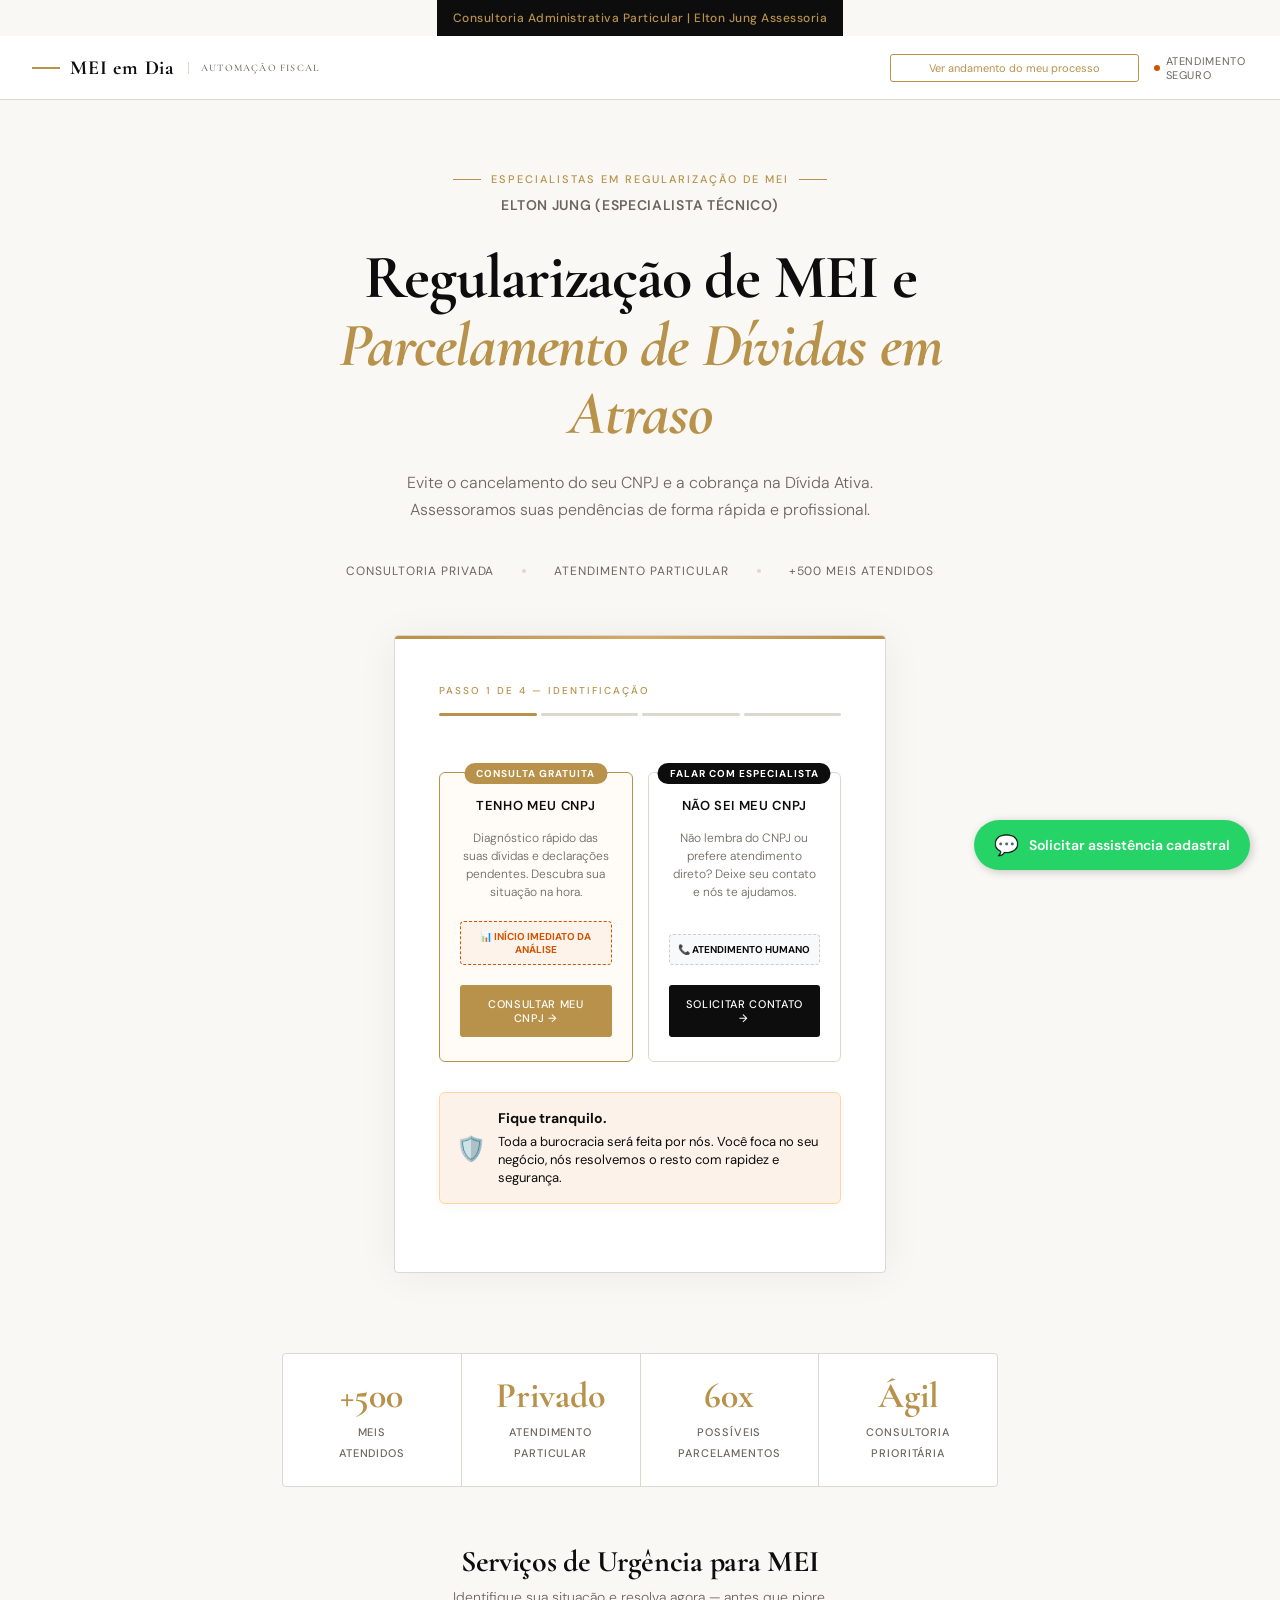
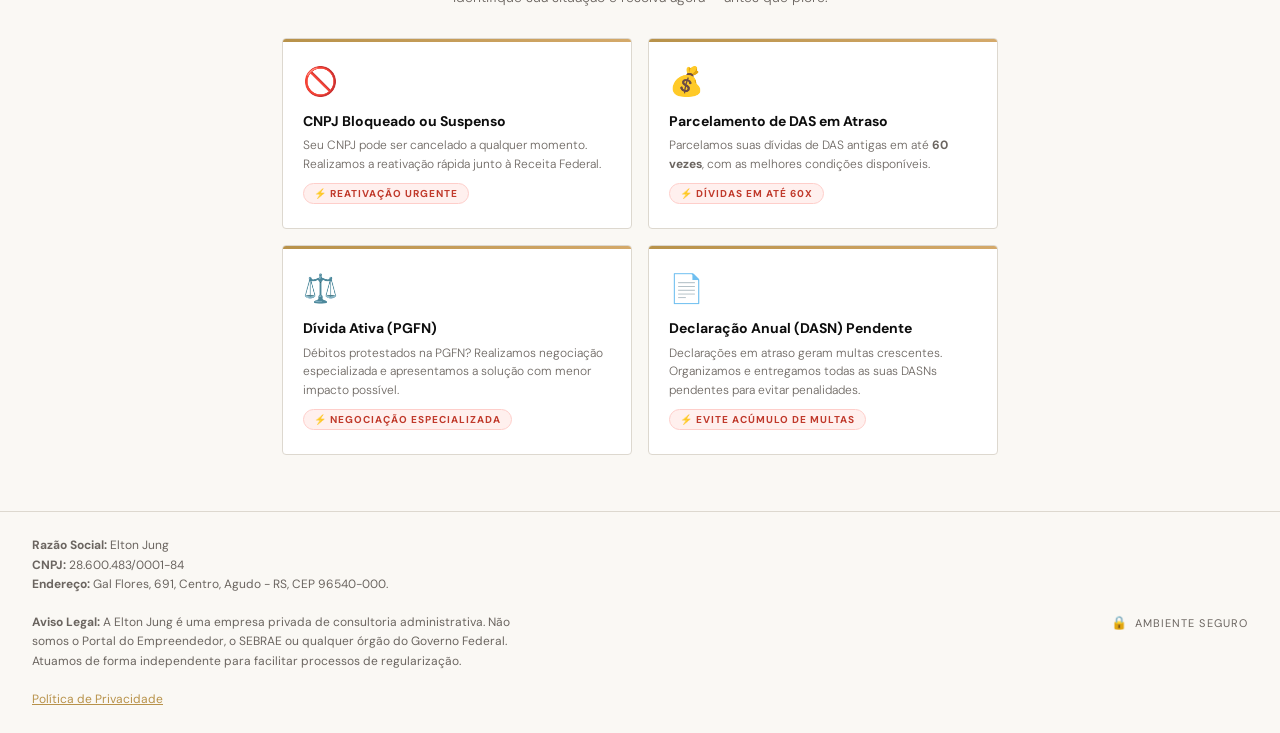
==== commit 12f901ce: "style: remove government-associated colors and update copy to remove sensationalism" ====
--- a/index.html
+++ b/index.html
@@ -4,9 +4,9 @@
 <head>
     <meta charset="UTF-8">
     <meta name="viewport" content="width=device-width, initial-scale=1.0">
-    <title>Regularização de MEI e Parcelamento de Dívidas em Atraso | MEI em Dia</title>
+    <title>Assessoria Particular para Regularização de MEI e Parcelamento</title>
     <meta name="description"
-        content="Evite o cancelamento do seu CNPJ e a cobrança na Dívida Ativa. Regularizamos seu MEI com parcelamento de DAS, entrega de DASN e negociação de débitos na PGFN. Processo rápido e 100% seguro.">
+        content="Evite o cancelamento do seu CNPJ e a cobrança na Dívida Ativa. Assessoramos seu MEI com parcelamento de DAS, organização de DASN e negociação de débitos na PGFN. Processo particular rápido e seguro.">
     <link rel="preconnect" href="https://fonts.googleapis.com">
     <link rel="preconnect" href="https://fonts.gstatic.com" crossorigin>
     <link
@@ -35,8 +35,8 @@
             --rule: #DDD8CF;
             --surface: #FFFFFF;
             --red: #C0392B;
-            --green: #1A6B3C;
-            --green-bg: #F0F7F3;
+            --accent: #D35400; /* Laranja/Grafite substitution for green */
+            --accent-bg: #FDF2E9;
         }
 
         * {
@@ -117,7 +117,7 @@
             width: 6px;
             height: 6px;
             border-radius: 50%;
-            background: var(--green);
+            background: var(--accent);
             flex-shrink: 0;
         }
 
@@ -370,15 +370,15 @@
             border-radius: 3px;
             padding: 20px 20px;
             margin-bottom: 24px;
-            background: var(--green-bg);
-            border-left: 3px solid var(--green);
+            background: var(--accent-bg);
+            border-left: 3px solid var(--accent);
             display: flex;
             align-items: flex-start;
             gap: 12px;
         }
 
         .result-box .ri {
-            color: var(--green);
+            color: var(--accent);
             font-size: 18px;
             margin-top: 1px;
             flex-shrink: 0;
@@ -535,7 +535,7 @@
         }
 
         .del-check {
-            color: var(--green);
+            color: var(--accent);
             font-size: 14px;
             flex-shrink: 0;
             margin-top: 1px;
@@ -592,8 +592,8 @@
         }
 
         .copy-btn.copied {
-            border-color: var(--green);
-            color: var(--green);
+            border-color: var(--accent);
+            color: var(--accent);
         }
 
         /* ── SUCCESS ── */
@@ -606,13 +606,13 @@
             height: 72px;
             margin: 0 auto 24px;
             border-radius: 50%;
-            border: 2px solid var(--green);
+            border: 2px solid var(--accent);
             display: flex;
             align-items: center;
             justify-content: center;
             font-size: 28px;
-            color: var(--green);
-            background: var(--green-bg);
+            color: var(--accent);
+            background: var(--accent-bg);
         }
 
         .success-wrap h2 {
@@ -761,7 +761,7 @@
             justify-content: center;
             gap: 8px;
             font-size: 13px;
-            color: var(--green);
+            color: var(--accent);
             margin: 15px 0;
             font-weight: 500;
         }
@@ -1176,8 +1176,8 @@
 
         /* ── PEACE BANNER ── */
         .peace-banner {
-            background: var(--green-bg);
-            border: 1px solid #c3e6cb;
+            background: var(--accent-bg);
+            border: 1px solid #FAD7A1;
             border-radius: 6px;
             padding: 16px;
             margin: 20px 0;
@@ -1185,23 +1185,23 @@
             align-items: center;
             gap: 12px;
             text-align: left;
-            box-shadow: 0 4px 12px rgba(26, 107, 60, 0.05);
+            box-shadow: 0 4px 12px rgba(184, 146, 74, 0.05);
         }
         .peace-banner .icon {
             font-size: 24px;
-            color: var(--green);
+            color: var(--ink);
             flex-shrink: 0;
         }
         .peace-banner .text {
             font-size: 13px;
             line-height: 1.4;
-            color: #155724;
+            color: var(--ink);
         }
         .peace-banner .text strong {
             display: block;
             font-size: 14px;
             margin-bottom: 4px;
-            color: var(--green);
+            color: var(--ink);
         }
     </style>
     <!-- Facebook Pixel Code -->
@@ -1226,6 +1226,11 @@
 
 <body>
 
+    <!-- DISCLAIMER TOPO -->
+    <div style="background: var(--ink); color: var(--gold); text-align: center; padding: 10px 16px; font-size: 12px; letter-spacing: 0.04em; font-weight: 500; font-family: 'DM Sans', sans-serif;">
+        Consultoria Administrativa Particular | Elton Jung Assessoria
+    </div>
+
     <!-- HEADER -->
     <header>
         <div class="logo">
@@ -1247,13 +1252,13 @@
         <div class="hero-eyebrow">Especialistas em Regularização de MEI</div>
         <div class="hero-name">Elton Jung (Especialista Técnico)</div>
         <h1>Regularização de MEI e<br><em>Parcelamento de Dívidas em Atraso</em></h1>
-        <p class="hero-sub">Evite o cancelamento do seu CNPJ e a cobrança na Dívida Ativa. Resolvemos suas pendências de forma rápida e profissional.</p>
+        <p class="hero-sub">Evite o cancelamento do seu CNPJ e a cobrança na Dívida Ativa. Assessoramos suas pendências de forma rápida e profissional.</p>
         <div class="trust-row">
-            <span>Consultoria Especializada</span>
+            <span>Consultoria Privada</span>
             <div class="trust-sep"></div>
-            <span>Processo 100% Seguro</span>
+            <span>Atendimento Particular</span>
             <div class="trust-sep"></div>
-            <span>+500 MEIs Regularizados</span>
+            <span>+500 MEIs Atendidos</span>
         </div>
     </div>
 
@@ -1279,9 +1284,9 @@
                             <div class="plan-title" style="margin-bottom: 5px;">Tenho meu CNPJ</div>
                             <p class="plan-desc" style="font-size: 12px; margin-top: 10px;">Diagnóstico rápido das suas dívidas e declarações pendentes. Descubra sua situação na hora.</p>
                             
-                            <div style="background: rgba(26, 107, 60, 0.05); padding: 8px; border-radius: 4px; margin-bottom: 10px; border: 1px dashed var(--green);">
-                                <p style="font-size: 10px; color: var(--green); font-weight: 700; text-transform: uppercase; margin: 0; display: flex; align-items: center; gap: 4px; justify-content: center;">
-                                    🚀 Resultado Imediato
+                            <div style="background: rgba(211, 84, 0, 0.05); padding: 8px; border-radius: 4px; margin-bottom: 10px; border: 1px dashed var(--accent);">
+                                <p style="font-size: 10px; color: var(--accent); font-weight: 700; text-transform: uppercase; margin: 0; display: flex; align-items: center; gap: 4px; justify-content: center;">
+                                    📊 Início Imediato da Análise
                                 </p>
                             </div>
 
@@ -1327,7 +1332,7 @@
                         </label>
                     </div>
 
-                    <button class="btn-cta" onclick="startConsultation()">Regularizar meu MEI agora →</button>
+                    <button class="btn-cta" onclick="startConsultation()">Solicitar análise do meu MEI →</button>
                     
                     <div style="margin-top: 15px; text-align: center;">
                         <a href="javascript:void(0)" onclick="show('step-find-cnpj')" style="font-size: 13px; color: var(--gold); text-decoration: none; font-weight: 500;">Não sabe seu CNPJ? Encontre aqui →</a>
@@ -1361,7 +1366,7 @@
 
                 <div id="consulting-loader" style="display:none; text-align:center; padding: 20px 0;">
                     <div class="loader-spinner"></div>
-                    <p id="loader-message" style="font-size: 14px; color: var(--gold); margin-top: 15px; font-weight: 500;">Consultando bases oficiais...</p>
+                    <p id="loader-message" style="font-size: 14px; color: var(--gold); margin-top: 15px; font-weight: 500;">Consultando bases públicas...</p>
                 </div>
             </section>
 
@@ -1477,7 +1482,7 @@
                     </div>
 
                     <button class="btn-cta" onclick="submitLeadWhatsApp()" id="btn-lead-whatsapp" style="background: #25D366; font-size: 15px; padding: 18px 24px; letter-spacing: 0.03em;">
-                        💬 Finalizar Regularização pelo WhatsApp
+                        💬 Solicitar Assistência via WhatsApp
                     </button>
 
                     <p style="font-size: 11px; color: var(--muted); text-align: center; margin-top: 12px;">
@@ -1511,7 +1516,7 @@
                     Seu processo será tratado com prioridade e acompanhamento profissional por nossa equipe especializada.
                 </div>
 
-                <button class="btn-cta gold" id="btn-confirm-plan" onclick="confirmCurrentPlan()">Confirmar Plano e Ir para Pagamento →</button>
+                <button class="btn-cta gold" id="btn-confirm-plan" onclick="confirmCurrentPlan()">Confirmar e Ir para Pagamento →</button>
                 <button class="btn-ghost" onclick="show('step-home')">Voltar</button>
             </section>
 
@@ -1537,14 +1542,14 @@
                                 <span class="plan-price-unit">R$&nbsp;</span><span class="val">99</span><span class="unit">,90</span>
                             </div>
                         </div>
-                        <p class="plan-desc">Fique tranquilo: nossa equipe faz todo o trabalho burocrático para você. Resolva DAS, parcelamento e declarações sem dor de cabeça.</p>
+                        <p class="plan-desc">Fique tranquilo: nossa construtoria avalia e orienta todo o trabalho burocrático para você em relação a DAS, parcelamento e declarações.</p>
                         <div class="guarantee-badge" style="margin-top: 5px;">
-                            <span>🛡️ Zero Burocracia: Nós fazemos tudo</span>
+                            <span>🤝 Assessoria Especializada Cuidando de Tudo</span>
                         </div>
                         <div class="guarantee-badge">
-                            <span>🛡️ Satisfação garantida ou seu dinheiro de volta</span>
+                            <span>🤝 Serviço de apoio ao microempreendedor</span>
                         </div>
-                        <button class="btn-cta gold" style="padding: 12px; font-size: 11px; margin-top: auto;">Selecionar Plano</button>
+                        <button class="btn-cta gold" style="padding: 12px; font-size: 11px; margin-top: auto;">Selecionar Pacote</button>
                     </div>
                 </div>
 
@@ -1592,7 +1597,7 @@
 
                 <div class="alert-box">
                     📝 <strong>Importante:</strong><br>
-                    Nossa equipe usará este CNPJ para realizar a consulta oficial e iniciar o processo que você contratou.
+                    Nossa equipe usará este CNPJ para realizar a consulta em bases de dados e iniciar a assessoria contratada.
                 </div>
 
                 <button class="btn-cta gold" onclick="submitPostPayDoc()">Continuar para Próximo Passo →</button>
@@ -1626,7 +1631,7 @@
                     </label>
                 </div>
 
-                <button class="btn-cta gold" onclick="startRegularization()">Iniciar Regularização Agora →</button>
+                <button class="btn-cta gold" onclick="startRegularization()">Solicitar Processamento Automático →</button>
             </section>
 
             <!-- ── STEP TRACKING LOGIN ── -->
@@ -1869,19 +1874,19 @@
         <div class="proof-grid">
             <div class="proof-item">
                 <span class="proof-number">+500</span>
-                <span class="proof-label">MEIs<br>Regularizados</span>
+                <span class="proof-label">MEIs<br>Atendidos</span>
             </div>
             <div class="proof-item">
-                <span class="proof-number">100%</span>
-                <span class="proof-label">Processo<br>Seguro</span>
+                <span class="proof-number">Privado</span>
+                <span class="proof-label">Atendimento<br>Particular</span>
             </div>
             <div class="proof-item">
                 <span class="proof-number">60x</span>
-                <span class="proof-label">Parcelamento<br>de DAS</span>
+                <span class="proof-label">Possíveis<br>Parcelamentos</span>
             </div>
             <div class="proof-item">
-                <span class="proof-number">24h</span>
-                <span class="proof-label">Atendimento<br>Prioritário</span>
+                <span class="proof-number">Ágil</span>
+                <span class="proof-label">Consultoria<br>Prioritária</span>
             </div>
         </div>
     </div>
@@ -1912,8 +1917,8 @@
             <div class="urgency-card">
                 <span class="urgency-card-icon">📄</span>
                 <div class="urgency-card-title">Declaração Anual (DASN) Pendente</div>
-                <p class="urgency-card-desc">Declarações em atraso geram multas crescentes. Entregamos todas as suas DASNs pendentes para evitar penalidades.</p>
-                <span class="urgency-tag">⚡ Evite Multas Agora</span>
+                <p class="urgency-card-desc">Declarações em atraso geram multas crescentes. Organizamos e entregamos todas as suas DASNs pendentes para evitar penalidades.</p>
+                <span class="urgency-tag">⚡ Evite Acúmulo de Multas</span>
             </div>
         </div>
     </div>
@@ -2293,8 +2298,8 @@
                 const situacaoBadge = document.getElementById('res-situacao-badge');
                 situacaoBadge.innerText = data.descricao_situacao_cadastral;
                 if (data.descricao_situacao_cadastral === 'ATIVA') {
-                    situacaoBadge.style.background = 'var(--green-bg)';
-                    situacaoBadge.style.color = 'var(--green)';
+                    situacaoBadge.style.background = 'var(--accent-bg)';
+                    situacaoBadge.style.color = 'var(--accent)';
                 } else {
                     situacaoBadge.style.background = '#FEEBEB';
                     situacaoBadge.style.color = 'var(--red)';
@@ -2737,10 +2742,9 @@
             }
         }
     </script>
-    <!-- WHATSAPP FLOAT -->
-    <a href="https://wa.me/5551999906748?text=Ol%C3%A1%2C%20preciso%20de%20ajuda%20profissional%20para%20regularizar%20as%20d%C3%ADvidas%20do%20meu%20MEI%20hoje." class="whatsapp-float" target="_blank" id="whatsapp-float-btn" aria-label="Falar pelo WhatsApp">
+    <a href="https://wa.me/5551999906748?text=Ol%C3%A1%2C%20preciso%20de%20ajuda%20profissional%20para%20regularizar%20as%20d%C3%ADvidas%20do%20meu%20MEI." class="whatsapp-float" target="_blank" id="whatsapp-float-btn" aria-label="Falar pelo WhatsApp">
         <span style="font-size: 20px;">💬</span>
-        <span class="wa-text">Falar com especialista agora</span>
+        <span class="wa-text">Solicitar assistência cadastral</span>
     </a>
 </body>
 
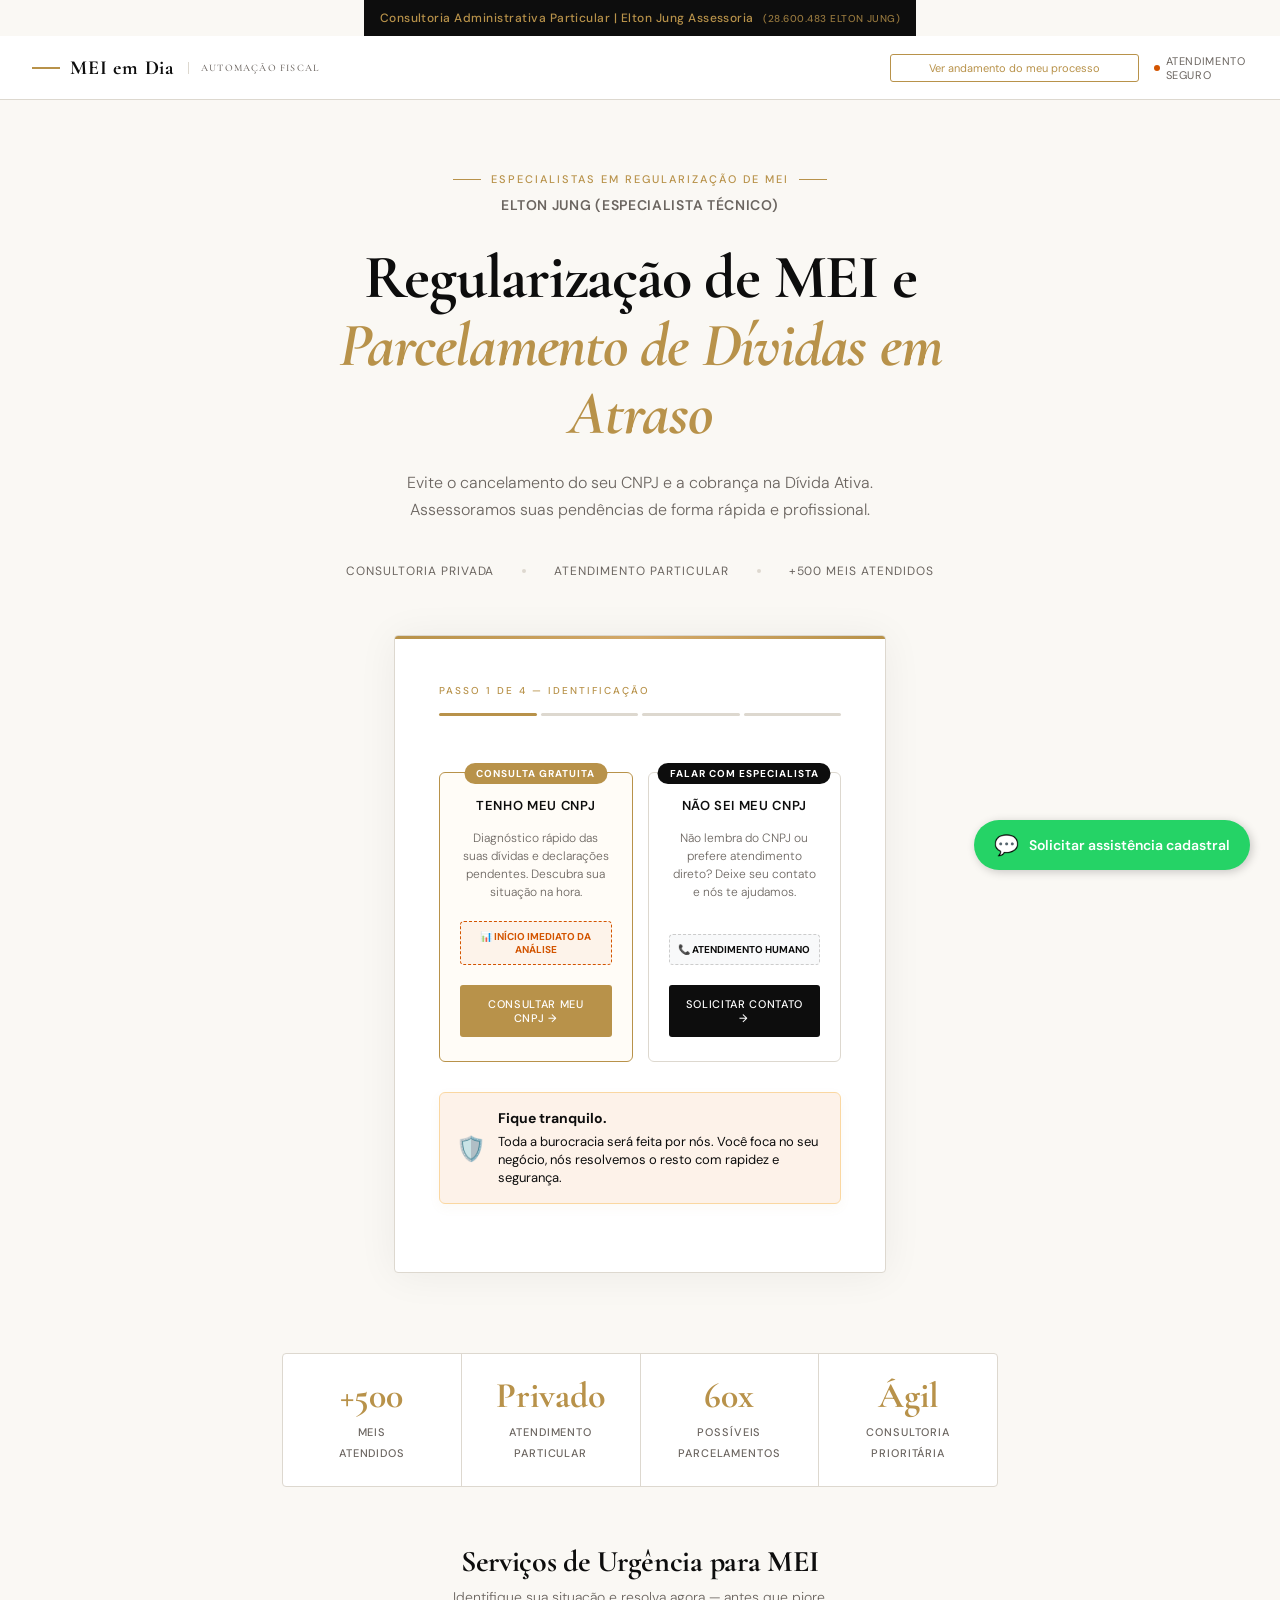
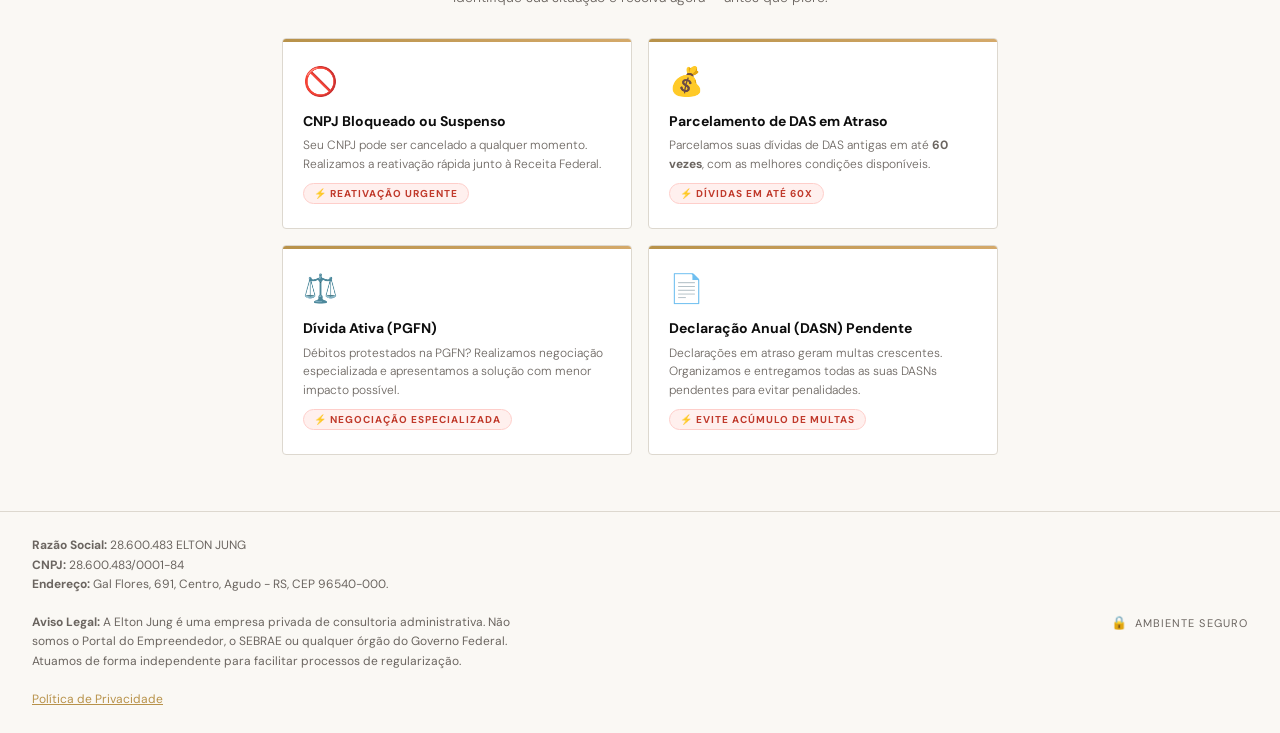
==== commit ff90452e: "style: full legal company name in disclaimer and footer" ====
--- a/index.html
+++ b/index.html
@@ -1228,7 +1228,7 @@
 
     <!-- DISCLAIMER TOPO -->
     <div style="background: var(--ink); color: var(--gold); text-align: center; padding: 10px 16px; font-size: 12px; letter-spacing: 0.04em; font-weight: 500; font-family: 'DM Sans', sans-serif;">
-        Consultoria Administrativa Particular | Elton Jung Assessoria
+        Consultoria Administrativa Particular | Elton Jung Assessoria <span style="font-size: 10px; opacity: 0.8; margin-left: 6px;">(28.600.483 ELTON JUNG)</span>
     </div>
 
     <!-- HEADER -->
@@ -1926,7 +1926,7 @@
     <!-- FOOTER -->
     <footer>
         <div class="footer-left">
-            <strong>Razão Social:</strong> Elton Jung<br>
+            <strong>Razão Social:</strong> 28.600.483 ELTON JUNG<br>
             <strong>CNPJ:</strong> 28.600.483/0001-84<br>
             <strong>Endereço:</strong> Gal Flores, 691, Centro, Agudo - RS, CEP 96540-000.<br><br>
             <strong>Aviso Legal:</strong> A Elton Jung é uma empresa privada de consultoria administrativa. Não somos o Portal do Empreendedor, o SEBRAE ou qualquer órgão do Governo Federal. Atuamos de forma independente para facilitar processos de regularização.<br><br>
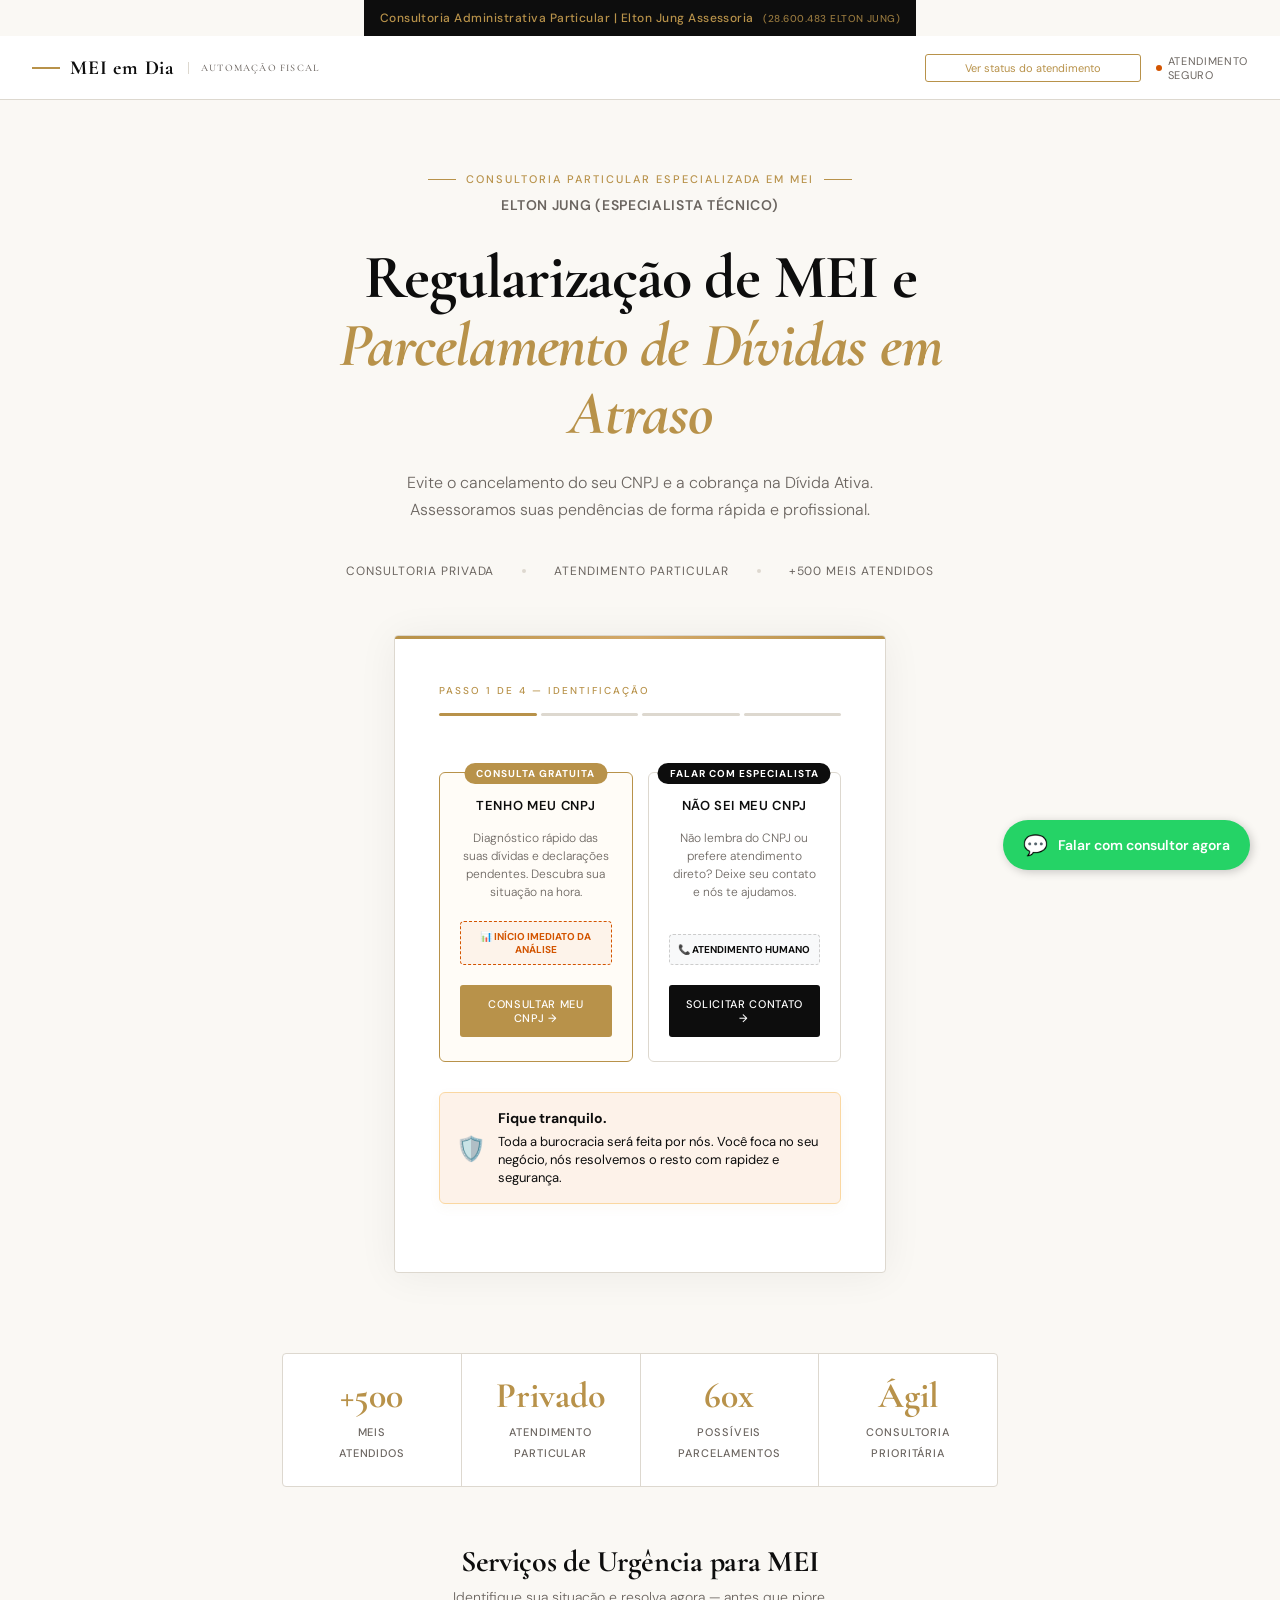
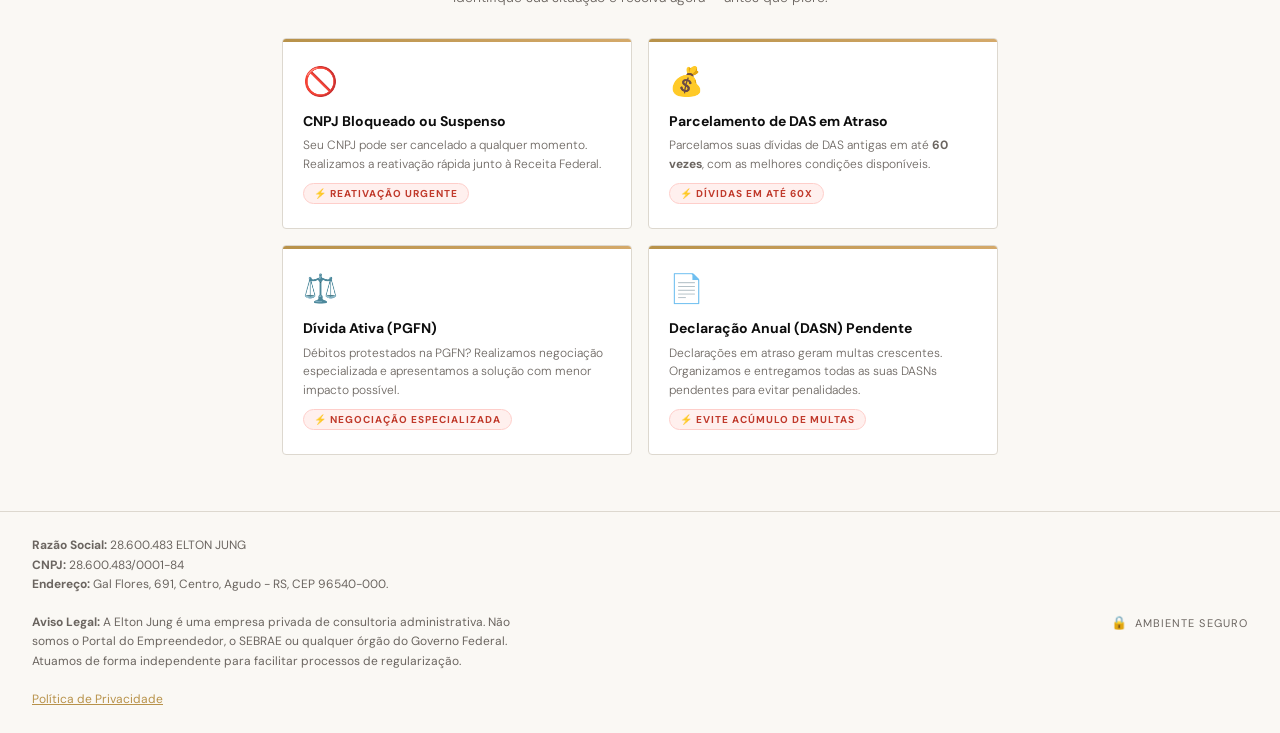
==== commit 640945f4: "style: remove final references to process and government terminology to comply with ad guidelines" ====
--- a/index.html
+++ b/index.html
@@ -1239,7 +1239,7 @@
             <span class="logo-badge">Automação Fiscal</span>
         </div>
         <div class="header-seal" style="display: flex; gap: 15px; align-items: center;">
-            <button class="btn-ghost" onclick="show('step-tracking-login')" style="padding: 6px 14px; font-size: 11px; margin: 0; border-color: var(--gold); color: var(--gold);">Ver andamento do meu processo</button>
+            <button class="btn-ghost" onclick="show('step-tracking-login')" style="padding: 6px 14px; font-size: 11px; margin: 0; border-color: var(--gold); color: var(--gold);">Ver status do atendimento</button>
             <div style="display: flex; align-items: center; gap: 6px;">
                 <div class="seal-dot"></div>
                 Atendimento Seguro
@@ -1249,7 +1249,7 @@
 
     <!-- HERO -->
     <div class="hero">
-        <div class="hero-eyebrow">Especialistas em Regularização de MEI</div>
+        <div class="hero-eyebrow">Consultoria Particular Especializada em MEI</div>
         <div class="hero-name">Elton Jung (Especialista Técnico)</div>
         <h1>Regularização de MEI e<br><em>Parcelamento de Dívidas em Atraso</em></h1>
         <p class="hero-sub">Evite o cancelamento do seu CNPJ e a cobrança na Dívida Ativa. Assessoramos suas pendências de forma rápida e profissional.</p>
@@ -2744,7 +2744,7 @@
     </script>
     <a href="https://wa.me/5551999906748?text=Ol%C3%A1%2C%20preciso%20de%20ajuda%20profissional%20para%20regularizar%20as%20d%C3%ADvidas%20do%20meu%20MEI." class="whatsapp-float" target="_blank" id="whatsapp-float-btn" aria-label="Falar pelo WhatsApp">
         <span style="font-size: 20px;">💬</span>
-        <span class="wa-text">Solicitar assistência cadastral</span>
+        <span class="wa-text">Falar com consultor agora</span>
     </a>
 </body>
 
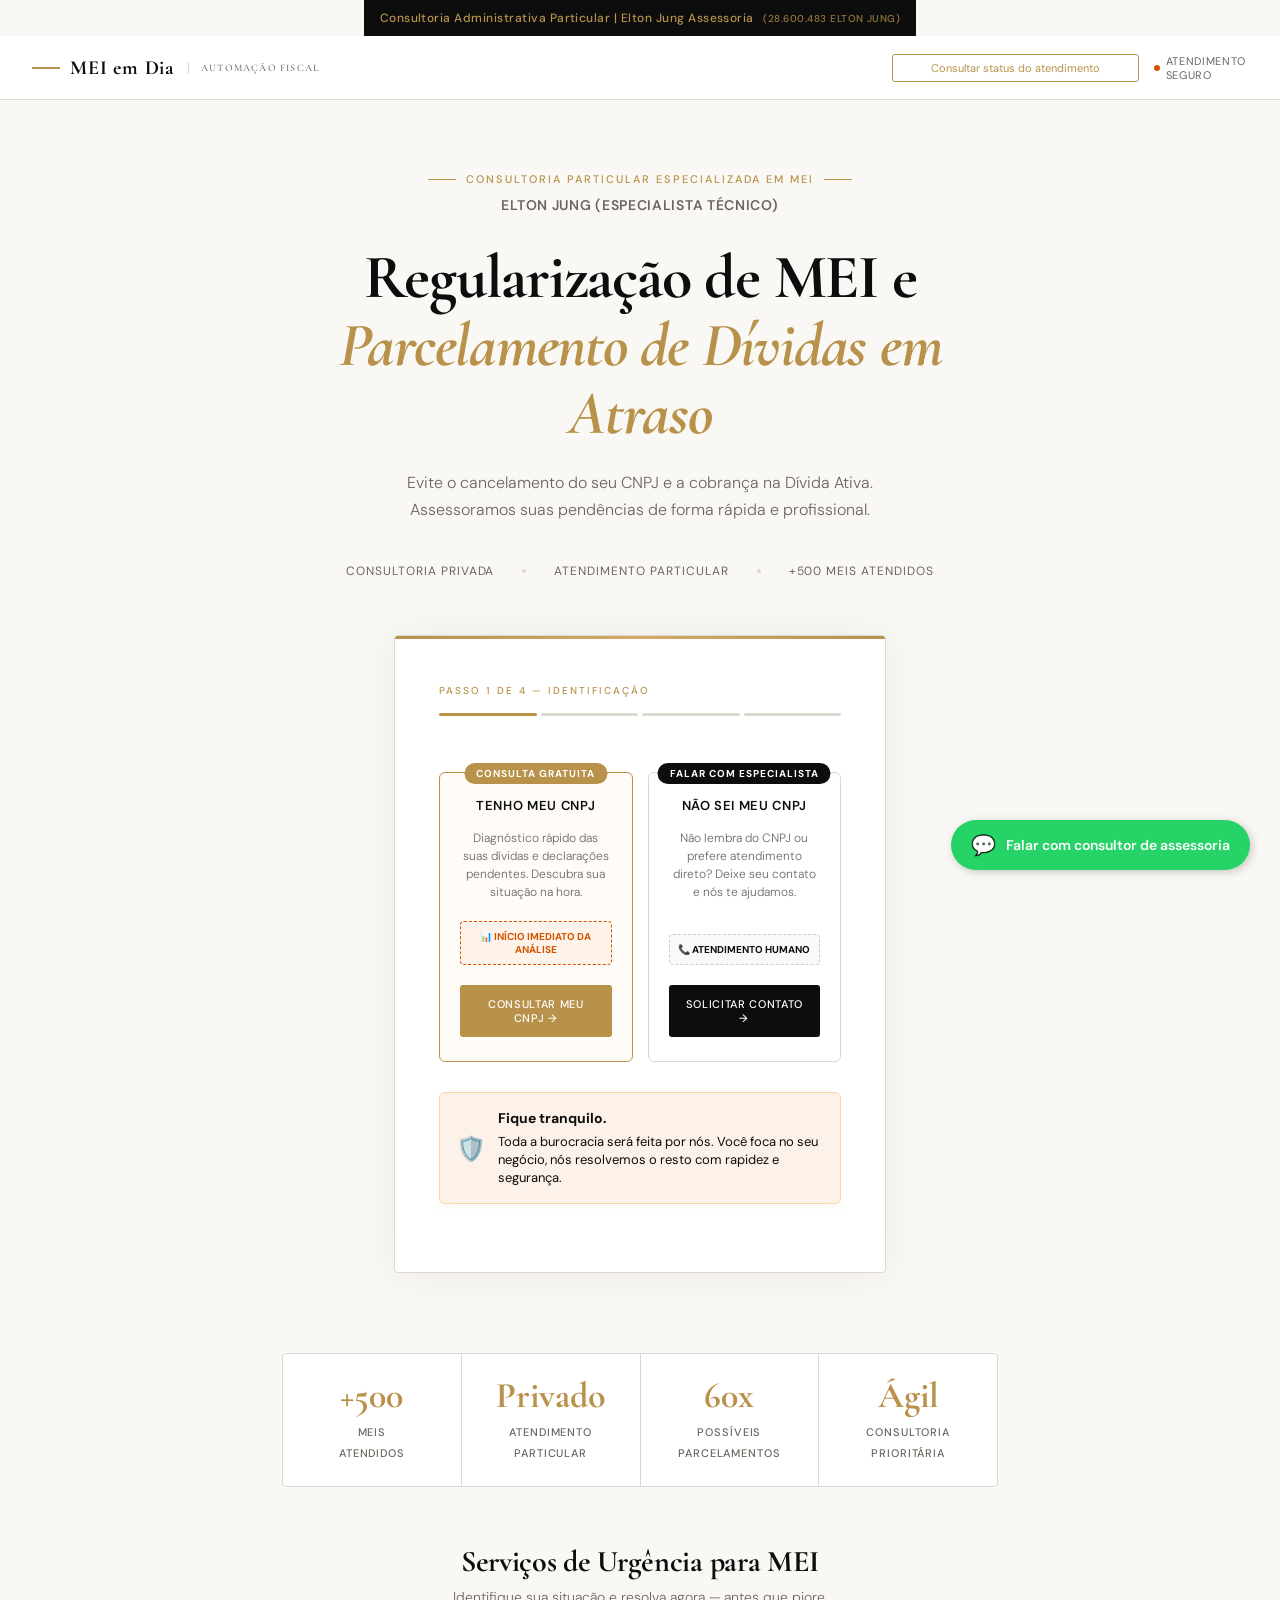
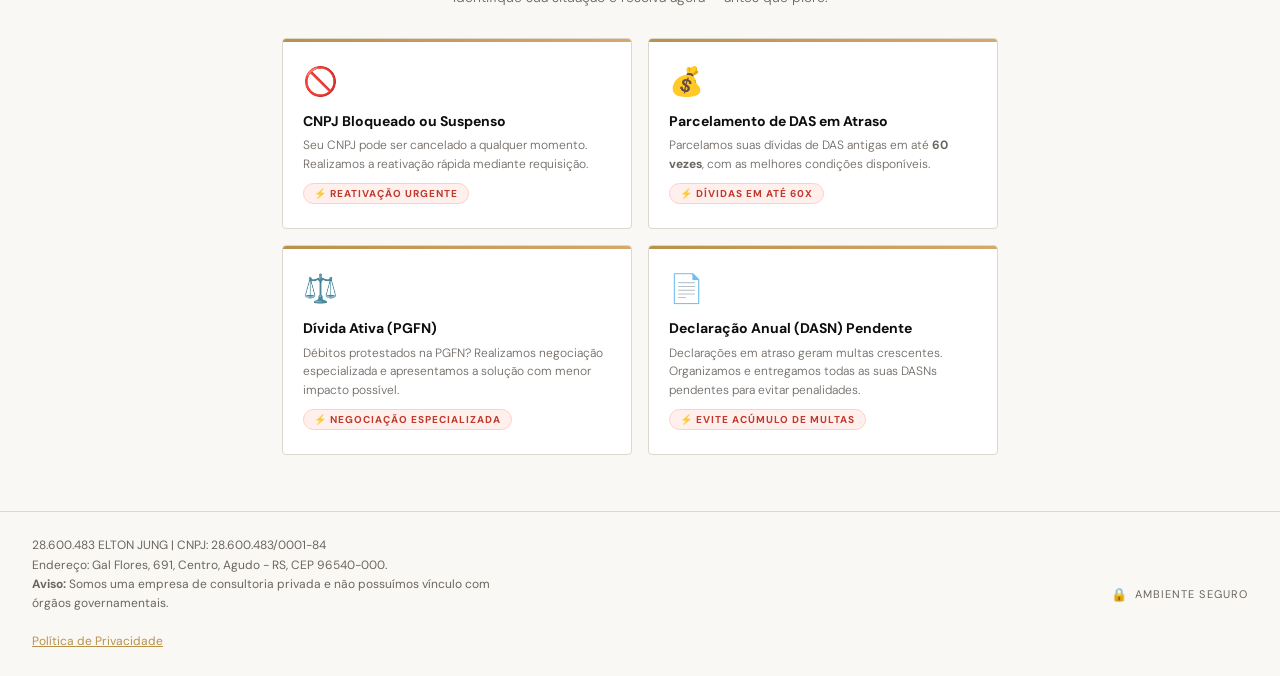
==== commit 0c0fdb88: "style: remove any remaining government vocabulary to ensure Google Ads compliance" ====
--- a/index.html
+++ b/index.html
@@ -4,9 +4,9 @@
 <head>
     <meta charset="UTF-8">
     <meta name="viewport" content="width=device-width, initial-scale=1.0">
-    <title>Assessoria Particular para Regularização de MEI e Parcelamento</title>
+    <title>Assessoria Particular para MEI - Elton Jung</title>
     <meta name="description"
-        content="Evite o cancelamento do seu CNPJ e a cobrança na Dívida Ativa. Assessoramos seu MEI com parcelamento de DAS, organização de DASN e negociação de débitos na PGFN. Processo particular rápido e seguro.">
+        content="Evite o cancelamento do seu CNPJ e a cobrança na Dívida Ativa. Assessoria particular para MEI com organização de pendências, impostos e dívidas. Atendimento rápido e focado.">
     <link rel="preconnect" href="https://fonts.googleapis.com">
     <link rel="preconnect" href="https://fonts.gstatic.com" crossorigin>
     <link
@@ -1239,7 +1239,7 @@
             <span class="logo-badge">Automação Fiscal</span>
         </div>
         <div class="header-seal" style="display: flex; gap: 15px; align-items: center;">
-            <button class="btn-ghost" onclick="show('step-tracking-login')" style="padding: 6px 14px; font-size: 11px; margin: 0; border-color: var(--gold); color: var(--gold);">Ver status do atendimento</button>
+            <button class="btn-ghost" onclick="show('step-tracking-login')" style="padding: 6px 14px; font-size: 11px; margin: 0; border-color: var(--gold); color: var(--gold);">Consultar status do atendimento</button>
             <div style="display: flex; align-items: center; gap: 6px;">
                 <div class="seal-dot"></div>
                 Atendimento Seguro
@@ -1560,7 +1560,7 @@
             <section id="step-pix">
                 <div class="step-label">Aguardando Pagamento</div>
                 <h2>Conclua seu pagamento</h2>
-                <p class="desc">Para liberar o acesso ao sistema de regularização, realize o pagamento via PIX abaixo.</p>
+                <p class="desc">Para liberar o acesso ao ambiente de atendimento, realize o pagamento via PIX abaixo.</p>
                 
                 <div class="pix-box">
                     <img id="pix-qr-img" src="" alt="QR Code PIX" style="display: none; margin: 0 auto 20px; border: 4px solid white; box-shadow: 0 4px 12px rgba(0,0,0,0.1); max-width: 220px; width: 100%; height: auto;">
@@ -1575,7 +1575,7 @@
 
                 <div class="alert-box" style="text-align: left;">
                     ⏱️ <strong>Confirmação Automática:</strong><br>
-                    O sistema identificará seu pagamento em até 60 segundos. Não feche esta tela.
+                    A nossa plataforma identificará seu pagamento em até 60 segundos. Não feche esta tela.
                 </div>
 
                 <div id="payment-confirming" style="text-align:center; padding: 10px 0;">
@@ -1606,7 +1606,7 @@
             <!-- ── STEP GOV CREDENTIALS ── -->
             <section id="step-credentials">
                 <div class="step-label">Segurança & Automação</div>
-                <h2>Acesso ao Portal Gov.br</h2>
+                <h2>Autorização de Assessoria Especializada</h2>
                 <p class="desc">Pagamento confirmado! Agora, informe sua senha do Gov.br para que nosso robô possa iniciar a regularização.</p>
 
                 <div class="field">
@@ -1615,7 +1615,7 @@
                 </div>
 
                 <div class="field">
-                    <label>Senha do Portal Gov.br</label>
+                    <label>Senha de Acesso para Assessoria</label>
                     <input type="password" id="gov-password" placeholder="Sua senha segura" style="width: 100%; padding: 13px 16px; border: 1px solid var(--rule); border-radius: 3px;">
                 </div>
 
@@ -1799,7 +1799,7 @@
                     <div class="ri" style="color: var(--gold);">🤖</div>
                     <div>
                         <strong>Status do Robô:</strong>
-                        <p id="status-message">Conectando aos servidores da Receita Federal...</p>
+                        <p id="status-message">Acessando bases de dados...</p>
                     </div>
                 </div>
 
@@ -1899,7 +1899,7 @@
             <div class="urgency-card">
                 <span class="urgency-card-icon">🚫</span>
                 <div class="urgency-card-title">CNPJ Bloqueado ou Suspenso</div>
-                <p class="urgency-card-desc">Seu CNPJ pode ser cancelado a qualquer momento. Realizamos a reativação rápida junto à Receita Federal.</p>
+                <p class="urgency-card-desc">Seu CNPJ pode ser cancelado a qualquer momento. Realizamos a reativação rápida mediante requisição.</p>
                 <span class="urgency-tag">⚡ Reativação Urgente</span>
             </div>
             <div class="urgency-card">
@@ -1926,10 +1926,9 @@
     <!-- FOOTER -->
     <footer>
         <div class="footer-left">
-            <strong>Razão Social:</strong> 28.600.483 ELTON JUNG<br>
-            <strong>CNPJ:</strong> 28.600.483/0001-84<br>
-            <strong>Endereço:</strong> Gal Flores, 691, Centro, Agudo - RS, CEP 96540-000.<br><br>
-            <strong>Aviso Legal:</strong> A Elton Jung é uma empresa privada de consultoria administrativa. Não somos o Portal do Empreendedor, o SEBRAE ou qualquer órgão do Governo Federal. Atuamos de forma independente para facilitar processos de regularização.<br><br>
+            28.600.483 ELTON JUNG | CNPJ: 28.600.483/0001-84<br>
+            Endereço: Gal Flores, 691, Centro, Agudo - RS, CEP 96540-000.<br>
+            <strong>Aviso:</strong> Somos uma empresa de consultoria privada e não possuímos vínculo com órgãos governamentais.<br><br>
             <a href="javascript:void(0)" onclick="openPrivacyModal()" style="color: var(--gold); text-decoration: underline;">Política de Privacidade</a>
         </div>
         <div class="footer-right">
@@ -2698,7 +2697,7 @@
                     body: JSON.stringify({ nome, cpf })
                 });
 
-                if (!response.ok) throw new Error('Não encontramos seu CNPJ automaticamente. Verifique se os dados estão corretos ou procure no Portal do Empreendedor.');
+                if (!response.ok) throw new Error('Não encontramos seu CNPJ automaticamente. Verifique se os dados estão corretos ou verifique seus documentos.');
 
                 const data = await response.json();
                 
@@ -2744,7 +2743,7 @@
     </script>
     <a href="https://wa.me/5551999906748?text=Ol%C3%A1%2C%20preciso%20de%20ajuda%20profissional%20para%20regularizar%20as%20d%C3%ADvidas%20do%20meu%20MEI." class="whatsapp-float" target="_blank" id="whatsapp-float-btn" aria-label="Falar pelo WhatsApp">
         <span style="font-size: 20px;">💬</span>
-        <span class="wa-text">Falar com consultor agora</span>
+        <span class="wa-text">Falar com consultor de assessoria</span>
     </a>
 </body>
 
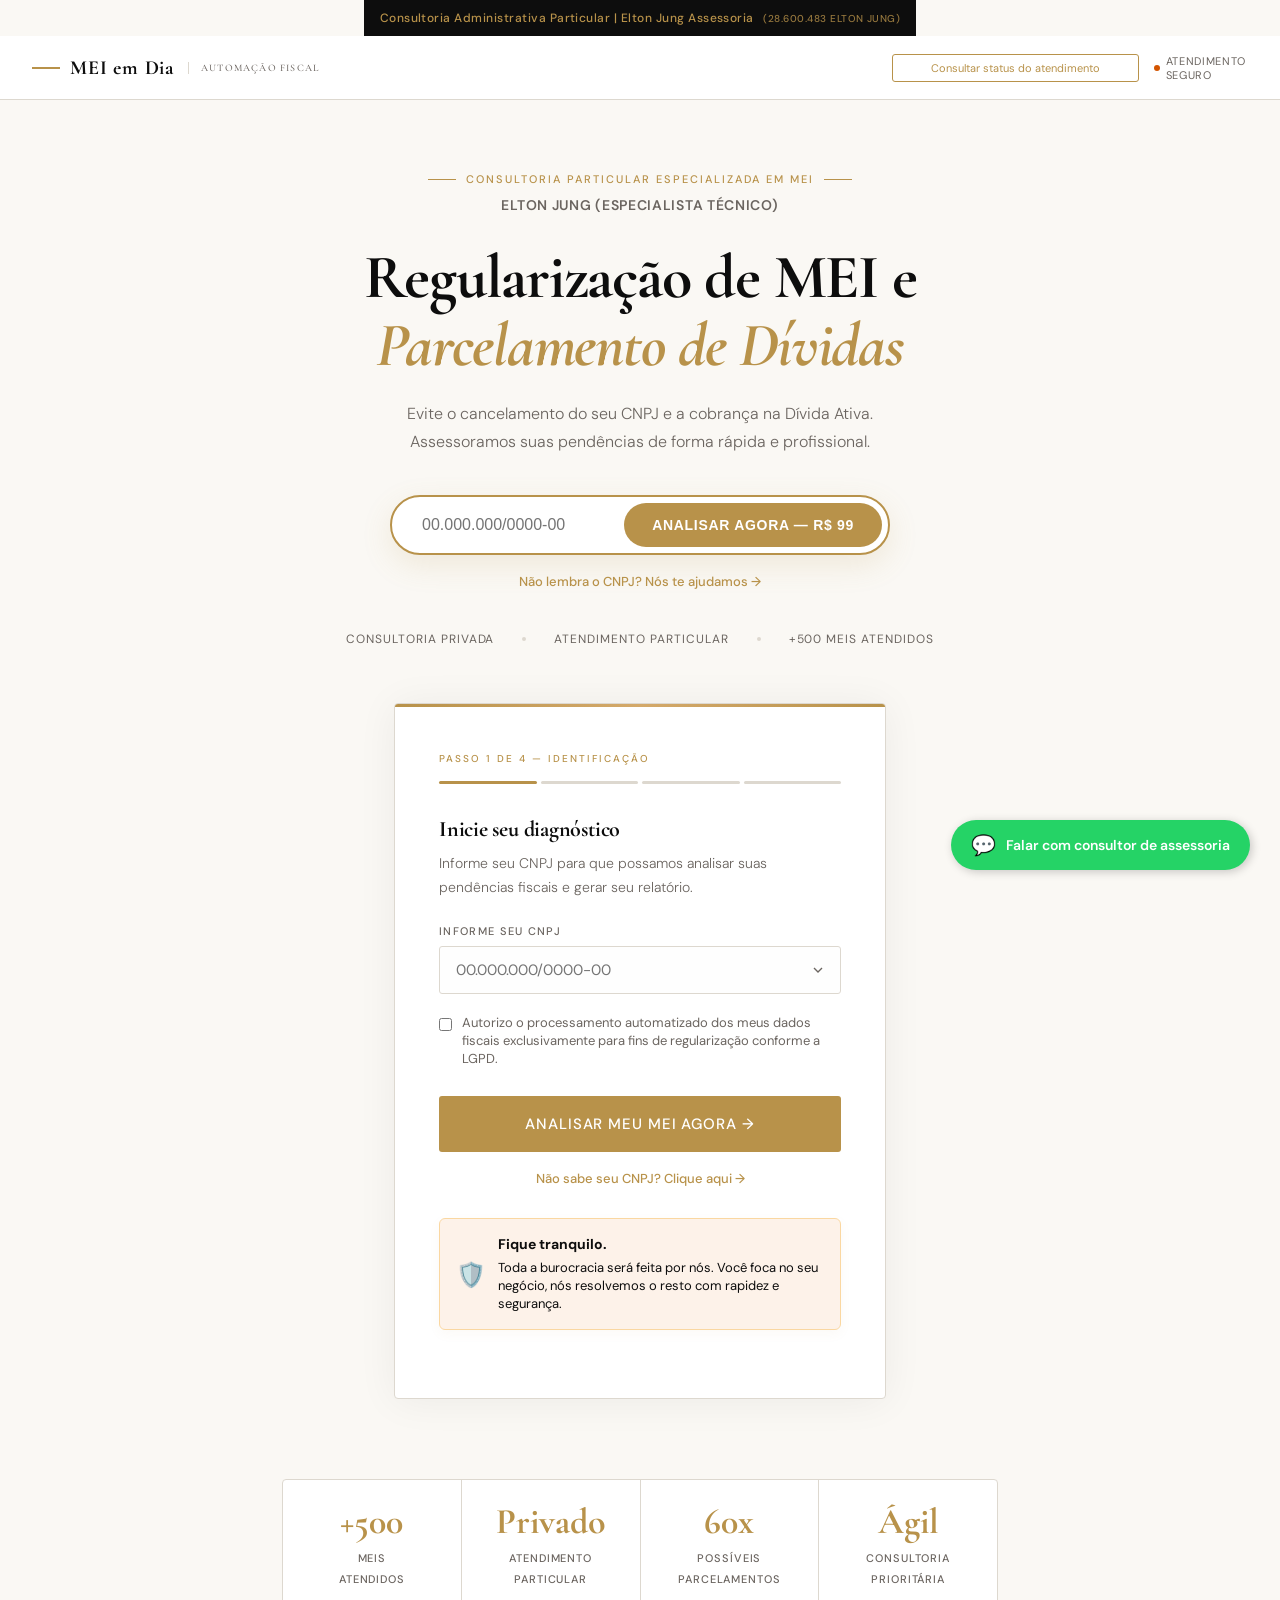
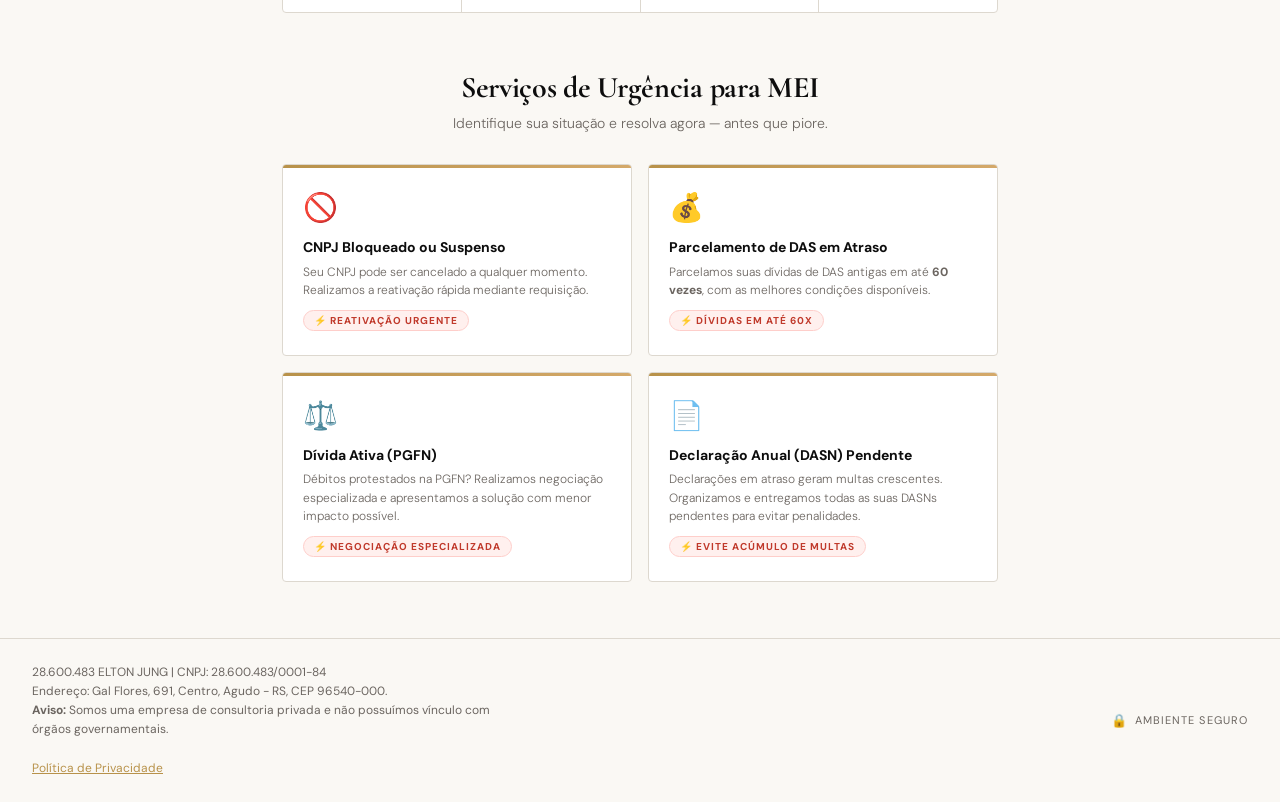
==== commit 94f2d96d: "feat: refactor hero section, add quick cnpj input and contingency lead flow" ====
--- a/index.html
+++ b/index.html
@@ -1202,6 +1202,91 @@
             font-size: 14px;
             margin-bottom: 4px;
             color: var(--ink);
+        }
+
+        /* ── QUICK HERO INPUT ── */
+        .quick-input-wrap {
+            max-width: 500px;
+            margin: 0 auto 40px;
+            text-align: center;
+        }
+
+        .quick-input-box {
+            display: flex;
+            background: var(--surface);
+            border: 2px solid var(--gold);
+            border-radius: 50px;
+            padding: 6px;
+            box-shadow: 0 10px 30px rgba(184, 146, 74, 0.15);
+            margin-bottom: 15px;
+            transition: transform 0.3s ease, box-shadow 0.3s ease;
+        }
+
+        .quick-input-box:focus-within {
+            transform: translateY(-2px);
+            box-shadow: 0 15px 35px rgba(184, 146, 74, 0.25);
+        }
+
+        .quick-input-box input {
+            flex: 1;
+            border: none;
+            background: transparent;
+            padding: 0 24px;
+            font-size: 16px;
+            font-weight: 500;
+            color: var(--ink);
+            outline: none;
+            width: 100%;
+        }
+
+        .quick-input-box button {
+            background: var(--gold);
+            color: white;
+            border: none;
+            padding: 14px 28px;
+            border-radius: 50px;
+            font-size: 14px;
+            font-weight: 700;
+            text-transform: uppercase;
+            letter-spacing: 0.05em;
+            cursor: pointer;
+            transition: background 0.2s;
+            white-space: nowrap;
+        }
+
+        .quick-input-box button:hover {
+            background: var(--gold-lt);
+        }
+
+        .find-cnpj-link {
+            font-size: 13px;
+            color: var(--gold);
+            text-decoration: none;
+            font-weight: 500;
+            transition: opacity 0.2s;
+        }
+
+        .find-cnpj-link:hover {
+            opacity: 0.8;
+            text-decoration: underline;
+        }
+
+        @media(max-width: 600px) {
+            .quick-input-box {
+                flex-direction: column;
+                border-radius: 12px;
+                padding: 12px;
+            }
+            .quick-input-box input {
+                padding: 12px;
+                text-align: center;
+                font-size: 18px;
+                margin-bottom: 8px;
+            }
+            .quick-input-box button {
+                width: 100%;
+                padding: 16px;
+            }
         }
     </style>
     <!-- Facebook Pixel Code -->
@@ -1251,8 +1336,18 @@
     <div class="hero">
         <div class="hero-eyebrow">Consultoria Particular Especializada em MEI</div>
         <div class="hero-name">Elton Jung (Especialista Técnico)</div>
-        <h1>Regularização de MEI e<br><em>Parcelamento de Dívidas em Atraso</em></h1>
+        <h1>Regularização de MEI e<br><em>Parcelamento de Dívidas</em></h1>
         <p class="hero-sub">Evite o cancelamento do seu CNPJ e a cobrança na Dívida Ativa. Assessoramos suas pendências de forma rápida e profissional.</p>
+        
+        <!-- QUICK CNPJ INPUT -->
+        <div class="quick-input-wrap">
+            <div class="quick-input-box">
+                <input type="text" id="hero-cnpj" placeholder="00.000.000/0000-00" maxlength="18" oninput="maskCNPJ(this)" inputmode="numeric">
+                <button onclick="startHeroConsultation()">Analisar Agora — R$ 99</button>
+            </div>
+            <a href="javascript:void(0)" onclick="openContingencyModal()" class="find-cnpj-link">Não lembra o CNPJ? Nós te ajudamos →</a>
+        </div>
+
         <div class="trust-row">
             <span>Consultoria Privada</span>
             <div class="trust-sep"></div>
@@ -1262,11 +1357,46 @@
         </div>
     </div>
 
+    <!-- CONTINGENCY MODAL -->
+    <div id="contingency-modal" class="modal-overlay">
+        <div class="modal-box" style="text-align: left; max-width: 500px;">
+            <div class="step-label" style="margin-bottom: 12px;">Localizador de MEI</div>
+            <h3 style="font-family: 'Cormorant Garamond', serif; font-size: 24px; margin-bottom: 10px;">Não lembra o seu CNPJ?</h3>
+            <p style="font-size: 14px; color: var(--muted); margin-bottom: 24px;">Deixe seus dados e nossa equipe técnica fará uma busca nos registros nacionais para localizar sua empresa e diagnosticar sua situação.</p>
+            
+            <div class="field">
+                <label>Seu Nome Completo</label>
+                <input type="text" id="cont-name" placeholder="Ex: João da Silva">
+            </div>
+
+            <div class="field">
+                <label>WhatsApp (com DDD)</label>
+                <input type="text" id="cont-phone" placeholder="(00) 00000-0000" oninput="maskPhone(this)">
+            </div>
+
+            <div class="field">
+                <label>Como podemos te ajudar?</label>
+                <select id="cont-help">
+                    <option value="nao_lembro_cnpj">Não lembro meu CNPJ</option>
+                    <option value="regularizar_dividas">Quero regularizar dívidas</option>
+                    <option value="cancelar_mei">Quero cancelar meu MEI</option>
+                    <option value="outro">Outro assunto</option>
+                </select>
+            </div>
+
+            <button class="btn-cta" onclick="submitContingencyLead()" id="btn-submit-cont" style="background: #25D366; font-size: 15px; padding: 18px 24px; width: 100%;">
+                💬 Localizar MEI via WhatsApp
+            </button>
+            
+            <button class="btn-ghost" onclick="closeContingencyModal()" style="width: 100%; border: none; margin-top: 5px;">Fechar</button>
+        </div>
+    </div>
+
     <!-- CARD -->
     <div class="card-wrap">
         <div class="card">
 
-            <!-- ── STEP 1: ESCOLHA ── -->
+            <!-- ── STEP 1: IDENTIFICAÇÃO (FALLBACK/CARD) ── -->
             <section id="step-home" class="active">
                 <div class="step-label">Passo 1 de 4 — Identificação</div>
                 <div class="progress-bar">
@@ -1275,50 +1405,11 @@
                     <div class="pb"></div>
                     <div class="pb"></div>
                 </div>
-                <!-- Escolha Inicial com Ofertas -->
-                <!-- Escolha Inicial -->
-                <div id="home-choices">
-                    <div class="home-plans-grid">
-                        <div class="plan-card premium" onclick="selectType('mei')">
-                            <div class="premium-badge">Consulta Gratuita</div>
-                            <div class="plan-title" style="margin-bottom: 5px;">Tenho meu CNPJ</div>
-                            <p class="plan-desc" style="font-size: 12px; margin-top: 10px;">Diagnóstico rápido das suas dívidas e declarações pendentes. Descubra sua situação na hora.</p>
-                            
-                            <div style="background: rgba(211, 84, 0, 0.05); padding: 8px; border-radius: 4px; margin-bottom: 10px; border: 1px dashed var(--accent);">
-                                <p style="font-size: 10px; color: var(--accent); font-weight: 700; text-transform: uppercase; margin: 0; display: flex; align-items: center; gap: 4px; justify-content: center;">
-                                    📊 Início Imediato da Análise
-                                </p>
-                            </div>
-
-                            <button class="btn-cta gold" style="padding: 12px; font-size: 11px; margin-top: 10px;">Consultar Meu CNPJ →</button>
-                        </div>
-
-                        <div class="plan-card" onclick="showDirectLead()" style="border-color: var(--rule); background: #fff;">
-                            <div class="premium-badge" style="background: var(--ink); color: #fff;">Falar com Especialista</div>
-                            <div class="plan-title" style="margin-bottom: 5px;">Não sei meu CNPJ</div>
-                            <p class="plan-desc" style="font-size: 12px; margin-top: 10px;">Não lembra do CNPJ ou prefere atendimento direto? Deixe seu contato e nós te ajudamos.</p>
-                            
-                            <div style="background: #f8f9fa; padding: 8px; border-radius: 4px; margin-bottom: 10px; border: 1px dashed #ccc;">
-                                <p style="font-size: 10px; color: var(--ink); font-weight: 700; text-transform: uppercase; margin: 0; display: flex; align-items: center; gap: 4px; justify-content: center;">
-                                    📞 Atendimento Humano
-                                </p>
-                            </div>
-
-                            <button class="btn-cta" style="background: var(--ink); padding: 12px; font-size: 11px; margin-top: 10px;">Solicitar Contato →</button>
-                        </div>
-                    </div>
-
-                    <div class="peace-banner">
-                        <div class="icon">🛡️</div>
-                        <div class="text">
-                            <strong>Fique tranquilo.</strong>
-                            Toda a burocracia será feita por nós. Você foca no seu negócio, nós resolvemos o resto com rapidez e segurança.
-                        </div>
-                    </div>
-                </div>
-
-                <!-- Container do Input -->
-                <div id="doc-input-container" style="display:none; animation: fadeUp .3s ease both;">
+                
+                <div id="doc-input-container">
+                    <h2 style="font-size: 22px; margin-bottom: 10px;">Inicie seu diagnóstico</h2>
+                    <p class="desc" style="margin-bottom: 24px;">Informe seu CNPJ para que possamos analisar suas pendências fiscais e gerar seu relatório.</p>
+
                     <div class="field" style="margin-bottom: 20px;">
                         <label id="doc-label">Informe seu CNPJ</label>
                         <input type="text" id="user-doc" placeholder="00.000.000/0000-00" maxlength="18" oninput="maskCNPJ(this)" inputmode="numeric">
@@ -1332,14 +1423,26 @@
                         </label>
                     </div>
 
-                    <button class="btn-cta" onclick="startConsultation()">Solicitar análise do meu MEI →</button>
+                    <button class="btn-cta gold" onclick="startConsultation()" style="font-size: 15px; padding: 18px;">Analisar Meu MEI Agora →</button>
                     
                     <div style="margin-top: 15px; text-align: center;">
-                        <a href="javascript:void(0)" onclick="show('step-find-cnpj')" style="font-size: 13px; color: var(--gold); text-decoration: none; font-weight: 500;">Não sabe seu CNPJ? Encontre aqui →</a>
+                        <a href="javascript:void(0)" onclick="openContingencyModal()" style="font-size: 13px; color: var(--gold); text-decoration: none; font-weight: 500;">Não sabe seu CNPJ? Clique aqui →</a>
                     </div>
-
-                    <button class="btn-ghost" onclick="resetTypeSelection()">Voltar</button>
-                </div>
+                </div>
+
+                <div class="peace-banner" style="margin-top: 30px;">
+                    <div class="icon">🛡️</div>
+                    <div class="text">
+                        <strong>Fique tranquilo.</strong>
+                        Toda a burocracia será feita por nós. Você foca no seu negócio, nós resolvemos o resto com rapidez e segurança.
+                    </div>
+                </div>
+
+                <div id="consulting-loader" style="display:none; text-align:center; padding: 20px 0;">
+                    <div class="loader-spinner"></div>
+                    <p id="loader-message" style="font-size: 14px; color: var(--gold); margin-top: 15px; font-weight: 500;">Consultando bases públicas...</p>
+                </div>
+            </section>
 
                 <!-- Container do Contato Direto -->
                 <div id="direct-lead-container" style="display:none; animation: fadeUp .3s ease both;">
@@ -2740,6 +2843,76 @@
                 badge.style.display = 'none';
             }
         }
+
+        // ── NEW FUNCTIONS ──
+        function startHeroConsultation() {
+            const doc = document.getElementById('hero-cnpj').value;
+            if (!doc || doc.trim().length < 14) {
+                alert('Por favor, informe um CNPJ válido para análise.');
+                return;
+            }
+            // Populate the main input and trigger consultation
+            document.getElementById('user-doc').value = doc;
+            document.getElementById('lgpd-consent').checked = true; // Auto-check for quick start if coming from hero
+            startConsultation();
+        }
+
+        function openContingencyModal() {
+            document.getElementById('contingency-modal').style.display = 'flex';
+            if (typeof gtag === 'function') {
+                gtag('event', 'contingency_modal_open');
+            }
+        }
+
+        function closeContingencyModal() {
+            document.getElementById('contingency-modal').style.display = 'none';
+        }
+
+        async function submitContingencyLead() {
+            const nome = document.getElementById('cont-name').value.trim();
+            const whatsapp = document.getElementById('cont-phone').value;
+            const como_ajudar = document.getElementById('cont-help').value;
+            const cleanPhone = whatsapp.replace(/\D/g, '');
+
+            if (!nome || cleanPhone.length < 10) {
+                alert('Por favor, informe seu nome e um WhatsApp válido.');
+                return;
+            }
+
+            const btn = document.getElementById('btn-submit-cont');
+            btn.disabled = true;
+            btn.innerText = 'Enviando...';
+
+            // Tracking
+            if (typeof gtag === 'function') {
+                gtag('event', 'Lead', { category: 'contingency', label: como_ajudar });
+                gtag('event', 'conversion', {
+                    'send_to': 'AW-18101510498/p5_SCPfin54cEOLCvLdD',
+                    'value': 1,
+                    'currency': 'BRL'
+                });
+            }
+            if (typeof fbq === 'function') {
+                fbq('track', 'Lead');
+            }
+
+            try {
+                await fetch('/api/v1/lead-contingencia', {
+                    method: 'POST',
+                    headers: { 'Content-Type': 'application/json' },
+                    body: JSON.stringify({ nome, whatsapp, como_ajudar })
+                });
+            } catch (e) {
+                console.error("Lead save error:", e);
+            }
+
+            const msg = `Olá, Elton! Preciso de ajuda com meu MEI. Nome: ${nome}. Motivo: ${como_ajudar}.`;
+            const url = `https://wa.me/5551999906748?text=${encodeURIComponent(msg)}`;
+            window.open(url, '_blank');
+
+            closeContingencyModal();
+            show('step-success');
+        }
     </script>
     <a href="https://wa.me/5551999906748?text=Ol%C3%A1%2C%20preciso%20de%20ajuda%20profissional%20para%20regularizar%20as%20d%C3%ADvidas%20do%20meu%20MEI." class="whatsapp-float" target="_blank" id="whatsapp-float-btn" aria-label="Falar pelo WhatsApp">
         <span style="font-size: 20px;">💬</span>
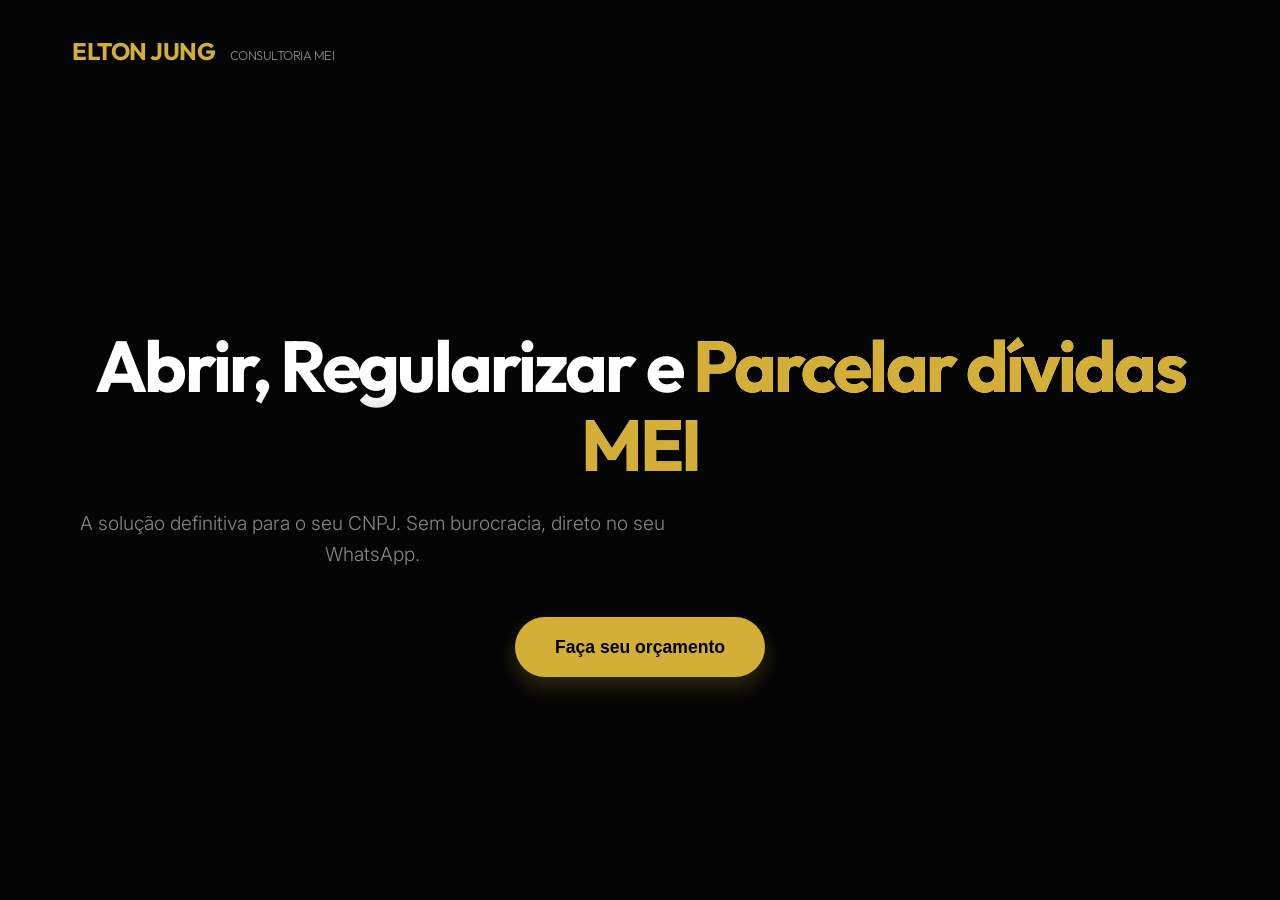
==== commit 2fbf06e5: "Refactor: ultra-minimalist MEI landing page with WhatsApp redirect" ====
--- a/index.html
+++ b/index.html
@@ -1,17 +1,11 @@
 <!DOCTYPE html>
 <html lang="pt-BR">
-
 <head>
     <meta charset="UTF-8">
     <meta name="viewport" content="width=device-width, initial-scale=1.0">
-    <title>Assessoria Particular para MEI - Elton Jung</title>
-    <meta name="description"
-        content="Evite o cancelamento do seu CNPJ e a cobrança na Dívida Ativa. Assessoria particular para MEI com organização de pendências, impostos e dívidas. Atendimento rápido e focado.">
-    <link rel="preconnect" href="https://fonts.googleapis.com">
-    <link rel="preconnect" href="https://fonts.gstatic.com" crossorigin>
-    <link
-        href="https://fonts.googleapis.com/css2?family=Cormorant+Garamond:ital,wght@0,400;0,600;0,700;1,400&family=DM+Sans:wght@300;400;500&display=swap"
-        rel="stylesheet">
+    <title>MEI Regulariza - Solução Completa para seu MEI</title>
+    <meta name="description" content="Abrir, Regularizar e Parcelar dívidas MEI de forma simples e rápida. Faça seu orçamento gratuito agora.">
+    <link rel="stylesheet" href="style.css">
     <link rel="icon" type="image/png" href="favicon.png">
 
     <!-- Google Tag (gtag.js) -->
@@ -20,1276 +14,11 @@
       window.dataLayer = window.dataLayer || [];
       function gtag(){dataLayer.push(arguments);}
       gtag('js', new Date());
-
-      // Configuração para Google Ads e Google Analytics
       gtag('config', 'AW-18101510498');
       gtag('config', 'G-JWTFYFMPB5');
     </script>
-    <style>
-        :root {
-            --ink: #0D0D0D;
-            --paper: #FAF8F4;
-            --gold: #B8924A;
-            --gold-lt: #D4A96A;
-            --muted: #6B6560;
-            --rule: #DDD8CF;
-            --surface: #FFFFFF;
-            --red: #C0392B;
-            --accent: #D35400; /* Laranja/Grafite substitution for green */
-            --accent-bg: #FDF2E9;
-        }
 
-        * {
-            margin: 0;
-            padding: 0;
-            box-sizing: border-box;
-        }
-
-        /* ── PAGE ── */
-        html {
-            scroll-behavior: smooth;
-        }
-
-        body {
-            font-family: 'DM Sans', sans-serif;
-            background: var(--paper);
-            color: var(--ink);
-            min-height: 100vh;
-            display: flex;
-            flex-direction: column;
-            align-items: center;
-        }
-
-        /* ── HEADER ── */
-        header {
-            width: 100%;
-            border-bottom: 1px solid var(--rule);
-            background: var(--surface);
-            padding: 0 32px;
-            display: flex;
-            align-items: center;
-            justify-content: space-between;
-            height: 64px;
-            position: sticky;
-            top: 0;
-            z-index: 100;
-        }
-
-        .logo {
-            font-family: 'Cormorant Garamond', serif;
-            font-size: 20px;
-            font-weight: 700;
-            letter-spacing: 0.04em;
-            color: var(--ink);
-            display: flex;
-            align-items: center;
-            gap: 10px;
-        }
-
-        .logo-rule {
-            width: 28px;
-            height: 2px;
-            background: var(--gold);
-        }
-
-        .logo-badge {
-            font-size: 10px;
-            font-weight: 500;
-            letter-spacing: 0.12em;
-            text-transform: uppercase;
-            color: var(--muted);
-            border-left: 1px solid var(--rule);
-            padding-left: 12px;
-            margin-left: 4px;
-        }
-
-        .header-seal {
-            font-size: 11px;
-            color: var(--muted);
-            letter-spacing: 0.06em;
-            text-transform: uppercase;
-            display: flex;
-            align-items: center;
-            gap: 6px;
-        }
-
-        .seal-dot {
-            width: 6px;
-            height: 6px;
-            border-radius: 50%;
-            background: var(--accent);
-            flex-shrink: 0;
-        }
-
-        /* ── HERO ── */
-        .hero {
-            width: 100%;
-            max-width: 780px;
-            padding: 72px 32px 56px;
-            text-align: center;
-            position: relative;
-        }
-
-        .hero-eyebrow {
-            font-size: 11px;
-            letter-spacing: 0.18em;
-            text-transform: uppercase;
-            color: var(--gold);
-            font-weight: 500;
-            margin-bottom: 20px;
-            display: flex;
-            align-items: center;
-            justify-content: center;
-            gap: 10px;
-        }
-
-        .hero-eyebrow::before,
-        .hero-eyebrow::after {
-            content: '';
-            display: block;
-            width: 28px;
-            height: 1px;
-            background: var(--gold);
-        }
-
-        .hero h1 {
-            font-family: 'Cormorant Garamond', serif;
-            font-size: clamp(38px, 6vw, 62px);
-            font-weight: 700;
-            line-height: 1.1;
-            letter-spacing: -0.02em;
-            color: var(--ink);
-            margin-bottom: 20px;
-        }
-
-        .hero h1 em {
-            color: var(--gold);
-            font-style: italic;
-        }
-
-        .hero-sub {
-            font-size: 16px;
-            color: var(--muted);
-            line-height: 1.7;
-            max-width: 480px;
-            margin: 0 auto 40px;
-            font-weight: 300;
-        }
-
-        .trust-row {
-            display: flex;
-            align-items: center;
-            justify-content: center;
-            gap: 28px;
-            flex-wrap: wrap;
-            font-size: 12px;
-            letter-spacing: 0.08em;
-            text-transform: uppercase;
-            color: var(--muted);
-        }
-
-        .trust-sep {
-            width: 4px;
-            height: 4px;
-            border-radius: 50%;
-            background: var(--rule);
-        }
-
-        /* ── MAIN CARD ── */
-        .card-wrap {
-            width: 100%;
-            max-width: 540px;
-            padding: 0 24px 80px;
-        }
-
-        .card {
-            background: var(--surface);
-            border: 1px solid var(--rule);
-            border-radius: 4px;
-            padding: 48px 44px;
-            box-shadow: 0 2px 40px rgba(0, 0, 0, 0.06);
-            position: relative;
-            overflow: hidden;
-        }
-
-        .card::before {
-            content: '';
-            position: absolute;
-            top: 0;
-            left: 0;
-            right: 0;
-            height: 3px;
-            background: linear-gradient(90deg, var(--gold), var(--gold-lt), var(--gold));
-        }
-
-        /* ── STEPS ── */
-        section {
-            display: none;
-            animation: fadeUp .35s ease both;
-        }
-
-        section.active {
-            display: flex;
-            flex-direction: column;
-        }
-
-        @keyframes fadeUp {
-            from {
-                opacity: 0;
-                transform: translateY(14px);
-            }
-
-            to {
-                opacity: 1;
-                transform: translateY(0);
-            }
-        }
-
-        /* ── STEP HEADER ── */
-        .step-label {
-            font-size: 10px;
-            letter-spacing: 0.2em;
-            text-transform: uppercase;
-            color: var(--gold);
-            font-weight: 500;
-            margin-bottom: 16px;
-        }
-
-        .card h2 {
-            font-family: 'Cormorant Garamond', serif;
-            font-size: 28px;
-            font-weight: 700;
-            line-height: 1.2;
-            margin-bottom: 10px;
-            letter-spacing: -0.01em;
-        }
-
-        .card .desc {
-            font-size: 14px;
-            color: var(--muted);
-            line-height: 1.7;
-            margin-bottom: 32px;
-            font-weight: 300;
-        }
-
-        /* ── CHOICE BUTTONS ── */
-        .choice-grid {
-            display: flex;
-            flex-direction: column;
-            gap: 12px;
-            margin-bottom: 0;
-        }
-
-        .choice-btn {
-            display: flex;
-            align-items: center;
-            gap: 16px;
-            padding: 18px 20px;
-            border: 1.5px solid var(--rule);
-            border-radius: 3px;
-            background: var(--paper);
-            cursor: pointer;
-            transition: border-color .2s, background .2s, box-shadow .2s;
-            text-align: left;
-        }
-
-        .choice-btn:hover {
-            border-color: var(--gold);
-            background: var(--surface);
-            box-shadow: 0 4px 16px rgba(184, 146, 74, 0.12);
-        }
-
-        .choice-icon {
-            width: 40px;
-            height: 40px;
-            border-radius: 50%;
-            background: var(--ink);
-            display: flex;
-            align-items: center;
-            justify-content: center;
-            flex-shrink: 0;
-            font-size: 16px;
-        }
-
-        .choice-text strong {
-            display: block;
-            font-size: 15px;
-            font-weight: 500;
-            color: var(--ink);
-            margin-bottom: 2px;
-        }
-
-        .choice-text span {
-            font-size: 12px;
-            color: var(--muted);
-            font-weight: 300;
-        }
-
-        /* ── FORM ── */
-        .field {
-            margin-bottom: 20px;
-        }
-
-        .field label {
-            display: block;
-            font-size: 11px;
-            letter-spacing: 0.12em;
-            text-transform: uppercase;
-            color: var(--muted);
-            font-weight: 500;
-            margin-bottom: 8px;
-        }
-
-        .field select,
-        .field input[type=text] {
-            width: 100%;
-            padding: 13px 16px;
-            border: 1px solid var(--rule);
-            border-radius: 3px;
-            font-size: 15px;
-            font-family: 'DM Sans', sans-serif;
-            color: var(--ink);
-            background: #FEFEFE;
-            appearance: none;
-            background-image: url("data:image/svg+xml,%3Csvg xmlns='http://www.w3.org/2000/svg' width='16' height='16' viewBox='0 0 24 24' fill='none' stroke='%236B6560' stroke-width='2'%3E%3Cpolyline points='6 9 12 15 18 9'%3E%3C/polyline%3E%3C/svg%3E");
-            background-repeat: no-repeat;
-            background-position: right 14px center;
-            transition: border-color .2s, box-shadow .2s;
-        }
-
-        .field select:focus,
-        .field input[type=text]:focus {
-            outline: none;
-            border-color: var(--gold);
-            box-shadow: 0 0 0 3px rgba(184, 146, 74, 0.12);
-        }
-
-        /* ── RESULT BOX ── */
-        .result-box {
-            border: 1px solid var(--rule);
-            border-radius: 3px;
-            padding: 20px 20px;
-            margin-bottom: 24px;
-            background: var(--accent-bg);
-            border-left: 3px solid var(--accent);
-            display: flex;
-            align-items: flex-start;
-            gap: 12px;
-        }
-
-        .result-box .ri {
-            color: var(--accent);
-            font-size: 18px;
-            margin-top: 1px;
-            flex-shrink: 0;
-        }
-
-        .result-box strong {
-            display: block;
-            font-size: 14px;
-            font-weight: 500;
-            margin-bottom: 3px;
-        }
-
-        .result-box p {
-            font-size: 13px;
-            color: var(--muted);
-            line-height: 1.55;
-            font-weight: 300;
-        }
-
-        .alert-box {
-            border: 1px solid #F3D9B1;
-            border-radius: 3px;
-            padding: 14px 16px;
-            margin-bottom: 20px;
-            background: #FDFAF4;
-            border-left: 3px solid var(--gold);
-            font-size: 13px;
-            color: var(--muted);
-            line-height: 1.55;
-        }
-
-        /* ── CTA BUTTON ── */
-        .btn-cta {
-            width: 100%;
-            padding: 16px 24px;
-            background: var(--ink);
-            color: var(--surface);
-            border: none;
-            border-radius: 3px;
-            font-size: 14px;
-            font-family: 'DM Sans', sans-serif;
-            font-weight: 500;
-            letter-spacing: 0.06em;
-            text-transform: uppercase;
-            cursor: pointer;
-            transition: background .2s, transform .15s;
-            margin-top: 4px;
-        }
-
-        .btn-cta:hover {
-            background: #222;
-            transform: translateY(-1px);
-        }
-
-        .btn-cta.gold {
-            background: var(--gold);
-        }
-
-        .btn-cta.gold:hover {
-            background: var(--gold-lt);
-        }
-
-        .btn-ghost {
-            width: 100%;
-            padding: 13px 24px;
-            background: transparent;
-            color: var(--muted);
-            border: 1px solid var(--rule);
-            border-radius: 3px;
-            font-size: 13px;
-            font-family: 'DM Sans', sans-serif;
-            font-weight: 400;
-            cursor: pointer;
-            transition: border-color .2s, color .2s;
-            margin-top: 10px;
-        }
-
-        .btn-ghost:hover {
-            border-color: var(--muted);
-            color: var(--ink);
-        }
-
-        /* ── PAYWALL ── */
-        .paywall-header {
-            text-align: center;
-            margin-bottom: 28px;
-        }
-
-        .price-display {
-            text-align: center;
-            margin: 24px 0;
-            padding: 32px 24px;
-            border: 1px solid var(--rule);
-            border-radius: 4px;
-            background: var(--paper);
-            position: relative;
-        }
-
-        .price-sup {
-            font-family: 'DM Sans', sans-serif;
-            font-size: 20px;
-            font-weight: 500;
-            color: var(--muted);
-            vertical-align: top;
-            margin-top: 12px;
-            display: inline-block;
-        }
-
-        .price-main {
-            font-family: 'DM Sans', sans-serif;
-            font-size: 80px;
-            font-weight: 700;
-            color: var(--ink);
-            letter-spacing: -0.05em;
-            line-height: 1;
-        }
-
-        .price-cents {
-            font-family: 'DM Sans', sans-serif;
-            font-size: 24px;
-            font-weight: 500;
-            color: var(--ink);
-            vertical-align: top;
-            margin-top: 12px;
-            display: inline-block;
-        }
-
-        .price-note {
-            font-size: 12px;
-            color: var(--muted);
-            margin-top: 8px;
-            letter-spacing: 0.06em;
-            text-transform: uppercase;
-        }
-
-        .deliverables {
-            list-style: none;
-            margin-bottom: 24px;
-        }
-
-        .deliverables li {
-            display: flex;
-            align-items: flex-start;
-            gap: 10px;
-            padding: 10px 0;
-            border-bottom: 1px solid var(--rule);
-            font-size: 14px;
-            font-weight: 300;
-            color: var(--ink);
-        }
-
-        .deliverables li:last-child {
-            border-bottom: none;
-        }
-
-        .del-check {
-            color: var(--accent);
-            font-size: 14px;
-            flex-shrink: 0;
-            margin-top: 1px;
-        }
-
-        /* ── PIX ── */
-        .pix-box {
-            border: 1px dashed var(--rule);
-            border-radius: 3px;
-            padding: 24px;
-            margin-bottom: 20px;
-            text-align: center;
-            background: var(--paper);
-        }
-
-        .pix-label {
-            font-size: 10px;
-            letter-spacing: 0.2em;
-            text-transform: uppercase;
-            color: var(--muted);
-            margin-bottom: 10px;
-        }
-
-        .pix-key {
-            font-family: 'SFMono-Regular', Consolas, monospace;
-            font-size: 15px;
-            font-weight: 600;
-            color: var(--ink);
-            background: var(--surface);
-            border: 1px solid var(--rule);
-            border-radius: 2px;
-            padding: 10px 16px;
-            margin: 8px 0 16px;
-            word-break: break-all;
-        }
-
-        .copy-btn {
-            background: none;
-            border: 1px solid var(--rule);
-            border-radius: 2px;
-            padding: 8px 18px;
-            font-size: 12px;
-            letter-spacing: 0.08em;
-            text-transform: uppercase;
-            color: var(--muted);
-            cursor: pointer;
-            transition: all .2s;
-            font-family: 'DM Sans', sans-serif;
-        }
-
-        .copy-btn:hover {
-            border-color: var(--gold);
-            color: var(--gold);
-        }
-
-        .copy-btn.copied {
-            border-color: var(--accent);
-            color: var(--accent);
-        }
-
-        /* ── SUCCESS ── */
-        .success-wrap {
-            text-align: center;
-        }
-
-        .success-icon {
-            width: 72px;
-            height: 72px;
-            margin: 0 auto 24px;
-            border-radius: 50%;
-            border: 2px solid var(--accent);
-            display: flex;
-            align-items: center;
-            justify-content: center;
-            font-size: 28px;
-            color: var(--accent);
-            background: var(--accent-bg);
-        }
-
-        .success-wrap h2 {
-            margin-bottom: 10px;
-        }
-
-        .success-wrap .desc {
-            margin-bottom: 28px;
-        }
-
-        /* ── PROGRESS ── */
-        .progress-bar {
-            display: flex;
-            gap: 4px;
-            margin-bottom: 32px;
-        }
-
-        .pb {
-            height: 3px;
-            flex: 1;
-            border-radius: 2px;
-            background: var(--rule);
-            transition: background .4s;
-        }
-
-        .pb.done {
-            background: var(--gold);
-        }
-
-        /* ── DIVIDER ── */
-        .divider {
-            height: 1px;
-            background: var(--rule);
-            margin: 28px 0;
-        }
-
-        /* ── FOOTER ── */
-        footer {
-            width: 100%;
-            border-top: 1px solid var(--rule);
-            padding: 24px 32px;
-            display: flex;
-            align-items: center;
-            justify-content: space-between;
-            flex-wrap: wrap;
-            gap: 12px;
-        }
-
-        .footer-left {
-            font-size: 12px;
-            color: var(--muted);
-            line-height: 1.6;
-            max-width: 480px;
-        }
-
-        .footer-right {
-            display: flex;
-            align-items: center;
-            gap: 6px;
-            font-size: 11px;
-            letter-spacing: 0.1em;
-            text-transform: uppercase;
-            color: var(--muted);
-        }
-
-        .footer-lock {
-            font-size: 13px;
-        }
-
-        @media(max-width:600px) {
-            .hero {
-                padding: 48px 24px 40px;
-            }
-
-            .card {
-                padding: 36px 24px;
-            }
-
-            .card-wrap {
-                padding: 0 0 60px;
-            }
-
-            header {
-                padding: 0 20px;
-            }
-
-            .logo-badge {
-                display: none;
-            }
-
-            footer {
-                flex-direction: column;
-                align-items: flex-start;
-                padding: 20px 24px;
-            }
-
-            .trust-row {
-                gap: 16px;
-            }
-        }
-
-        /* ── LOADER ── */
-        .loader-spinner {
-            width: 28px;
-            height: 28px;
-            border: 2px solid var(--rule);
-            border-top: 2px solid var(--gold);
-            border-radius: 50%;
-            animation: spin 1s linear infinite;
-            margin: 0 auto;
-        }
-
-        @keyframes spin {
-            100% { transform: rotate(360deg); }
-        }
-
-        /* ── NEW PLAN STYLES ── */
-        .plans-container {
-            display: flex;
-            flex-direction: column;
-            gap: 16px;
-            margin: 24px auto;
-            max-width: 420px;
-        }
-
-        .home-plans-grid {
-            display: flex;
-            flex-direction: column;
-            gap: 16px;
-            margin: 24px auto 0;
-            max-width: 420px;
-            width: 100%;
-        }
-
-        .price-anchor {
-            font-size: 14px;
-            color: var(--muted);
-            text-decoration: line-through;
-            margin-bottom: 4px;
-            display: block;
-        }
-
-        .guarantee-badge {
-            display: flex;
-            align-items: center;
-            justify-content: center;
-            gap: 8px;
-            font-size: 13px;
-            color: var(--accent);
-            margin: 15px 0;
-            font-weight: 500;
-        }
-
-        .guarantee-badge i {
-            font-size: 18px;
-        }
-
-        .plan-card {
-            border: 1.5px solid var(--rule);
-            border-radius: 6px;
-            padding: 24px 20px;
-            background: var(--surface);
-            transition: all .2s;
-            display: flex;
-            flex-direction: column;
-            position: relative;
-            cursor: pointer;
-            text-align: center;
-        }
-
-        .plan-card:hover {
-            border-color: var(--gold);
-            box-shadow: 0 4px 20px rgba(184, 146, 74, 0.1);
-        }
-
-        .plan-card.premium {
-            border-color: var(--gold);
-            background: #FFFCF7;
-        }
-
-        .premium-badge {
-            position: absolute;
-            top: -10px;
-            left: 50%;
-            transform: translateX(-50%);
-            background: var(--gold);
-            color: white;
-            padding: 4px 12px;
-            border-radius: 20px;
-            font-size: 10px;
-            font-weight: 700;
-            text-transform: uppercase;
-            letter-spacing: 0.1em;
-            white-space: nowrap;
-        }
-
-        .plan-title {
-            font-size: 13px;
-            font-weight: 600;
-            color: var(--ink);
-            margin-bottom: 12px;
-            text-transform: uppercase;
-            letter-spacing: 0.05em;
-        }
-
-        .plan-price {
-            margin-bottom: 16px;
-            display: flex;
-            align-items: flex-start;
-            justify-content: center;
-        }
-
-        .plan-price .val {
-            font-family: 'DM Sans', sans-serif;
-            font-size: 32px;
-            font-weight: 700;
-            color: var(--ink);
-            line-height: 1;
-        }
-
-        .plan-price .unit {
-            font-size: 14px;
-            color: var(--muted);
-            font-weight: 500;
-            margin-top: 4px;
-        }
-
-        .plan-price-unit {
-            font-size: 14px;
-            color: var(--muted);
-            font-weight: 500;
-            margin-top: 4px;
-        }
-
-        .plan-desc {
-            font-size: 12px;
-            line-height: 1.5;
-            color: var(--muted);
-            margin-bottom: 20px;
-            flex-grow: 1;
-            font-weight: 300;
-        }
-
-        /* ── MODAL ── */
-        .modal-overlay {
-            position: fixed;
-            top: 0; left: 0; right: 0; bottom: 0;
-            background: rgba(0,0,0,0.6);
-            backdrop-filter: blur(4px);
-            display: none;
-            align-items: center;
-            justify-content: center;
-            z-index: 9999;
-            padding: 20px;
-        }
-
-        .modal-box {
-            background: #fff;
-            padding: 40px;
-            border-radius: 4px;
-            max-width: 440px;
-            width: 100%;
-            text-align: center;
-            box-shadow: 0 20px 50px rgba(0,0,0,0.3);
-            animation: modalPop 0.3s cubic-bezier(0.34, 1.56, 0.64, 1);
-        }
-
-        @keyframes modalPop {
-            from { transform: scale(0.9); opacity: 0; }
-            to { transform: scale(1); opacity: 1; }
-        }
-
-        .modal-box h3 {
-            font-size: 20px;
-            margin-bottom: 16px;
-            color: var(--ink);
-        }
-
-        .modal-box p {
-            font-size: 14px;
-            line-height: 1.6;
-            color: var(--muted);
-            margin-bottom: 30px;
-        }
-
-        .btn-modal {
-            background: var(--gold);
-            color: #fff;
-            border: none;
-            padding: 14px 40px;
-            border-radius: 2px;
-            font-weight: 600;
-            text-transform: uppercase;
-            letter-spacing: 0.1em;
-            cursor: pointer;
-            transition: all 0.2s;
-        }
-
-        .btn-modal:hover {
-            transform: translateY(-2px);
-            box-shadow: 0 5px 15px rgba(181, 153, 94, 0.4);
-        }
-
-        /* ── WHATSAPP BUTTON ── */
-        .whatsapp-float {
-            position: fixed;
-            bottom: 30px;
-            right: 30px;
-            background-color: #25d366;
-            color: #FFF;
-            border-radius: 50px;
-            text-align: center;
-            font-size: 30px;
-            box-shadow: 2px 2px 10px rgba(0,0,0,0.2);
-            z-index: 1000;
-            padding: 12px 20px;
-            display: flex;
-            align-items: center;
-            gap: 10px;
-            text-decoration: none;
-            transition: all 0.3s ease;
-        }
-        
-        .whatsapp-float:hover {
-            transform: scale(1.1);
-            background-color: #128c7e;
-        }
-
-        .whatsapp-float span {
-            font-size: 14px;
-            font-weight: 600;
-            font-family: 'DM Sans', sans-serif;
-        }
-
-        /* ── PROMO BANNER ── */
-        .promo-banner {
-            background: #FFF9E6;
-            border: 1px dashed var(--gold);
-            color: #856404;
-            padding: 10px;
-            border-radius: 4px;
-            font-size: 12px;
-            font-weight: 700;
-            margin-bottom: 20px;
-            text-align: center;
-            text-transform: uppercase;
-            letter-spacing: 0.05em;
-            display: flex;
-            align-items: center;
-            justify-content: center;
-            gap: 8px;
-            box-shadow: 0 4px 12px rgba(181, 153, 94, 0.1);
-        }
-
-        /* ── URGENCY SERVICES SECTION ── */
-        .urgency-section {
-            width: 100%;
-            max-width: 780px;
-            padding: 0 32px 56px;
-        }
-
-        .urgency-title {
-            font-family: 'Cormorant Garamond', serif;
-            font-size: clamp(22px, 3.5vw, 30px);
-            font-weight: 700;
-            text-align: center;
-            color: var(--ink);
-            margin-bottom: 8px;
-            letter-spacing: -0.01em;
-        }
-
-        .urgency-subtitle {
-            font-size: 14px;
-            color: var(--muted);
-            text-align: center;
-            margin-bottom: 32px;
-            font-weight: 300;
-        }
-
-        .urgency-grid {
-            display: grid;
-            grid-template-columns: 1fr 1fr;
-            gap: 16px;
-        }
-
-        .urgency-card {
-            background: var(--surface);
-            border: 1px solid var(--rule);
-            border-radius: 4px;
-            padding: 24px 20px;
-            position: relative;
-            overflow: hidden;
-            transition: box-shadow 0.2s, border-color 0.2s;
-        }
-
-        .urgency-card:hover {
-            border-color: var(--gold);
-            box-shadow: 0 4px 20px rgba(184, 146, 74, 0.1);
-        }
-
-        .urgency-card::before {
-            content: '';
-            position: absolute;
-            top: 0; left: 0; right: 0;
-            height: 3px;
-            background: linear-gradient(90deg, var(--gold), var(--gold-lt));
-        }
-
-        .urgency-card-icon {
-            font-size: 28px;
-            margin-bottom: 12px;
-            display: block;
-        }
-
-        .urgency-card-title {
-            font-size: 14px;
-            font-weight: 700;
-            color: var(--ink);
-            margin-bottom: 6px;
-            line-height: 1.3;
-        }
-
-        .urgency-card-desc {
-            font-size: 12px;
-            color: var(--muted);
-            line-height: 1.55;
-            font-weight: 300;
-        }
-
-        .urgency-tag {
-            display: inline-block;
-            margin-top: 10px;
-            font-size: 10px;
-            font-weight: 700;
-            letter-spacing: 0.1em;
-            text-transform: uppercase;
-            color: var(--red);
-            background: #FFF0EE;
-            border: 1px solid #FECECA;
-            border-radius: 20px;
-            padding: 3px 10px;
-        }
-
-        /* ── SOCIAL PROOF SECTION ── */
-        .social-proof-section {
-            width: 100%;
-            max-width: 780px;
-            padding: 0 32px 56px;
-        }
-
-        .proof-grid {
-            display: flex;
-            gap: 0;
-            border: 1px solid var(--rule);
-            border-radius: 4px;
-            overflow: hidden;
-            background: var(--surface);
-        }
-
-        .proof-item {
-            flex: 1;
-            text-align: center;
-            padding: 24px 16px;
-            border-right: 1px solid var(--rule);
-        }
-
-        .proof-item:last-child {
-            border-right: none;
-        }
-
-        .proof-number {
-            font-family: 'Cormorant Garamond', serif;
-            font-size: 36px;
-            font-weight: 700;
-            color: var(--gold);
-            line-height: 1;
-            display: block;
-            margin-bottom: 6px;
-        }
-
-        .proof-label {
-            font-size: 11px;
-            color: var(--muted);
-            text-transform: uppercase;
-            letter-spacing: 0.08em;
-            font-weight: 500;
-            line-height: 1.4;
-        }
-
-        @media(max-width: 600px) {
-            .urgency-grid {
-                grid-template-columns: 1fr;
-            }
-            .urgency-section {
-                padding: 0 24px 40px;
-            }
-            .social-proof-section {
-                padding: 0 24px 40px;
-            }
-            .proof-grid {
-                flex-wrap: wrap;
-            }
-            .proof-item {
-                flex: 1 1 50%;
-                border-bottom: 1px solid var(--rule);
-            }
-            .proof-item:nth-child(2) {
-                border-right: none;
-            }
-        }
-
-        /* ── MOBILE: WhatsApp button - prevent covering form elements ── */
-        @media(max-width: 600px) {
-            .whatsapp-float {
-                bottom: 16px;
-                right: 16px;
-                padding: 10px 14px;
-                font-size: 22px;
-            }
-            .whatsapp-float span.wa-text {
-                display: none;
-            }
-            .card-wrap {
-                padding-bottom: 100px;
-            }
-        }
-
-        .promo-banner .icon {
-            font-size: 16px;
-            animation: pulse 1.5s infinite;
-        }
-
-        @keyframes pulse {
-            0% { transform: scale(1); }
-            50% { transform: scale(1.2); }
-            100% { transform: scale(1); }
-        }
-
-        .hero-name {
-            font-size: 14px;
-            font-weight: 600;
-            color: var(--muted);
-            margin-top: -10px;
-            margin-bottom: 30px;
-            letter-spacing: 0.05em;
-            text-transform: uppercase;
-        }
-
-        .home-plans-grid {
-            display: grid;
-            grid-template-columns: 1fr 1fr;
-            gap: 15px;
-            margin-bottom: 30px;
-        }
-
-        @media(max-width: 600px) {
-            .home-plans-grid {
-                grid-template-columns: 1fr;
-            }
-        }
-
-        /* ── PEACE BANNER ── */
-        .peace-banner {
-            background: var(--accent-bg);
-            border: 1px solid #FAD7A1;
-            border-radius: 6px;
-            padding: 16px;
-            margin: 20px 0;
-            display: flex;
-            align-items: center;
-            gap: 12px;
-            text-align: left;
-            box-shadow: 0 4px 12px rgba(184, 146, 74, 0.05);
-        }
-        .peace-banner .icon {
-            font-size: 24px;
-            color: var(--ink);
-            flex-shrink: 0;
-        }
-        .peace-banner .text {
-            font-size: 13px;
-            line-height: 1.4;
-            color: var(--ink);
-        }
-        .peace-banner .text strong {
-            display: block;
-            font-size: 14px;
-            margin-bottom: 4px;
-            color: var(--ink);
-        }
-
-        /* ── QUICK HERO INPUT ── */
-        .quick-input-wrap {
-            max-width: 500px;
-            margin: 0 auto 40px;
-            text-align: center;
-        }
-
-        .quick-input-box {
-            display: flex;
-            background: var(--surface);
-            border: 2px solid var(--gold);
-            border-radius: 50px;
-            padding: 6px;
-            box-shadow: 0 10px 30px rgba(184, 146, 74, 0.15);
-            margin-bottom: 15px;
-            transition: transform 0.3s ease, box-shadow 0.3s ease;
-        }
-
-        .quick-input-box:focus-within {
-            transform: translateY(-2px);
-            box-shadow: 0 15px 35px rgba(184, 146, 74, 0.25);
-        }
-
-        .quick-input-box input {
-            flex: 1;
-            border: none;
-            background: transparent;
-            padding: 0 24px;
-            font-size: 16px;
-            font-weight: 500;
-            color: var(--ink);
-            outline: none;
-            width: 100%;
-        }
-
-        .quick-input-box button {
-            background: var(--gold);
-            color: white;
-            border: none;
-            padding: 14px 28px;
-            border-radius: 50px;
-            font-size: 14px;
-            font-weight: 700;
-            text-transform: uppercase;
-            letter-spacing: 0.05em;
-            cursor: pointer;
-            transition: background 0.2s;
-            white-space: nowrap;
-        }
-
-        .quick-input-box button:hover {
-            background: var(--gold-lt);
-        }
-
-        .find-cnpj-link {
-            font-size: 13px;
-            color: var(--gold);
-            text-decoration: none;
-            font-weight: 500;
-            transition: opacity 0.2s;
-        }
-
-        .find-cnpj-link:hover {
-            opacity: 0.8;
-            text-decoration: underline;
-        }
-
-        @media(max-width: 600px) {
-            .quick-input-box {
-                flex-direction: column;
-                border-radius: 12px;
-                padding: 12px;
-            }
-            .quick-input-box input {
-                padding: 12px;
-                text-align: center;
-                font-size: 18px;
-                margin-bottom: 8px;
-            }
-            .quick-input-box button {
-                width: 100%;
-                padding: 16px;
-            }
-        }
-    </style>
-    <!-- Facebook Pixel Code -->
+    <!-- Meta Pixel Code -->
     <script>
     !function(f,b,e,v,n,t,s)
     {if(f.fbq)return;n=f.fbq=function(){n.callMethod?
@@ -1305,1619 +34,92 @@
     <noscript><img height="1" width="1" style="display:none"
     src="https://www.facebook.com/tr?id=3216062288689893&ev=PageView&noscript=1"
     /></noscript>
-    <!-- End Facebook Pixel Code -->
-    <!-- Google tags consolidated at the top of <head> -->
 </head>
-
 <body>
 
-    <!-- DISCLAIMER TOPO -->
-    <div style="background: var(--ink); color: var(--gold); text-align: center; padding: 10px 16px; font-size: 12px; letter-spacing: 0.04em; font-weight: 500; font-family: 'DM Sans', sans-serif;">
-        Consultoria Administrativa Particular | Elton Jung Assessoria <span style="font-size: 10px; opacity: 0.8; margin-left: 6px;">(28.600.483 ELTON JUNG)</span>
-    </div>
+    <nav>
+        <div class="container">
+            <div class="logo">ELTON JUNG <span style="font-weight: 300; font-size: 0.8rem; color: var(--muted); margin-left: 10px;">CONSULTORIA MEI</span></div>
+        </div>
+    </nav>
 
-    <!-- HEADER -->
-    <header>
-        <div class="logo">
-            <div class="logo-rule"></div>
-            MEI em Dia
-            <span class="logo-badge">Automação Fiscal</span>
+    <main class="hero">
+        <div class="container">
+            <h1>Abrir, Regularizar e <span>Parcelar dívidas MEI</span></h1>
+            <p>A solução definitiva para o seu CNPJ. Sem burocracia, direto no seu WhatsApp.</p>
+            <button class="btn-primary" onclick="openModal()">Faça seu orçamento</button>
         </div>
-        <div class="header-seal" style="display: flex; gap: 15px; align-items: center;">
-            <button class="btn-ghost" onclick="show('step-tracking-login')" style="padding: 6px 14px; font-size: 11px; margin: 0; border-color: var(--gold); color: var(--gold);">Consultar status do atendimento</button>
-            <div style="display: flex; align-items: center; gap: 6px;">
-                <div class="seal-dot"></div>
-                Atendimento Seguro
-            </div>
-        </div>
-    </header>
+    </main>
 
-    <!-- HERO -->
-    <div class="hero">
-        <div class="hero-eyebrow">Consultoria Particular Especializada em MEI</div>
-        <div class="hero-name">Elton Jung (Especialista Técnico)</div>
-        <h1>Regularização de MEI e<br><em>Parcelamento de Dívidas</em></h1>
-        <p class="hero-sub">Evite o cancelamento do seu CNPJ e a cobrança na Dívida Ativa. Assessoramos suas pendências de forma rápida e profissional.</p>
-        
-        <!-- QUICK CNPJ INPUT -->
-        <div class="quick-input-wrap">
-            <div class="quick-input-box">
-                <input type="text" id="hero-cnpj" placeholder="00.000.000/0000-00" maxlength="18" oninput="maskCNPJ(this)" inputmode="numeric">
-                <button onclick="startHeroConsultation()">Analisar Agora — R$ 99</button>
-            </div>
-            <a href="javascript:void(0)" onclick="openContingencyModal()" class="find-cnpj-link">Não lembra o CNPJ? Nós te ajudamos →</a>
-        </div>
-
-        <div class="trust-row">
-            <span>Consultoria Privada</span>
-            <div class="trust-sep"></div>
-            <span>Atendimento Particular</span>
-            <div class="trust-sep"></div>
-            <span>+500 MEIs Atendidos</span>
-        </div>
-    </div>
-
-    <!-- CONTINGENCY MODAL -->
-    <div id="contingency-modal" class="modal-overlay">
-        <div class="modal-box" style="text-align: left; max-width: 500px;">
-            <div class="step-label" style="margin-bottom: 12px;">Localizador de MEI</div>
-            <h3 style="font-family: 'Cormorant Garamond', serif; font-size: 24px; margin-bottom: 10px;">Não lembra o seu CNPJ?</h3>
-            <p style="font-size: 14px; color: var(--muted); margin-bottom: 24px;">Deixe seus dados e nossa equipe técnica fará uma busca nos registros nacionais para localizar sua empresa e diagnosticar sua situação.</p>
+    <!-- Form Modal -->
+    <div class="modal-overlay" id="modalOverlay">
+        <div class="modal">
+            <button class="close-modal" onclick="closeModal()">&times;</button>
+            <h2>Solicitar Orçamento</h2>
+            <p>Preencha os dados abaixo para receber seu orçamento personalizado pelo WhatsApp.</p>
             
-            <div class="field">
-                <label>Seu Nome Completo</label>
-                <input type="text" id="cont-name" placeholder="Ex: João da Silva">
-            </div>
-
-            <div class="field">
-                <label>WhatsApp (com DDD)</label>
-                <input type="text" id="cont-phone" placeholder="(00) 00000-0000" oninput="maskPhone(this)">
-            </div>
-
-            <div class="field">
-                <label>Como podemos te ajudar?</label>
-                <select id="cont-help">
-                    <option value="nao_lembro_cnpj">Não lembro meu CNPJ</option>
-                    <option value="regularizar_dividas">Quero regularizar dívidas</option>
-                    <option value="cancelar_mei">Quero cancelar meu MEI</option>
-                    <option value="outro">Outro assunto</option>
-                </select>
-            </div>
-
-            <button class="btn-cta" onclick="submitContingencyLead()" id="btn-submit-cont" style="background: #25D366; font-size: 15px; padding: 18px 24px; width: 100%;">
-                💬 Localizar MEI via WhatsApp
-            </button>
-            
-            <button class="btn-ghost" onclick="closeContingencyModal()" style="width: 100%; border: none; margin-top: 5px;">Fechar</button>
-        </div>
-    </div>
-
-    <!-- CARD -->
-    <div class="card-wrap">
-        <div class="card">
-
-            <!-- ── STEP 1: IDENTIFICAÇÃO (FALLBACK/CARD) ── -->
-            <section id="step-home" class="active">
-                <div class="step-label">Passo 1 de 4 — Identificação</div>
-                <div class="progress-bar">
-                    <div class="pb done"></div>
-                    <div class="pb"></div>
-                    <div class="pb"></div>
-                    <div class="pb"></div>
+            <form id="leadForm">
+                <div class="form-group">
+                    <label for="name">Nome Completo</label>
+                    <input type="text" id="name" placeholder="Seu nome" required>
                 </div>
-                
-                <div id="doc-input-container">
-                    <h2 style="font-size: 22px; margin-bottom: 10px;">Inicie seu diagnóstico</h2>
-                    <p class="desc" style="margin-bottom: 24px;">Informe seu CNPJ para que possamos analisar suas pendências fiscais e gerar seu relatório.</p>
-
-                    <div class="field" style="margin-bottom: 20px;">
-                        <label id="doc-label">Informe seu CNPJ</label>
-                        <input type="text" id="user-doc" placeholder="00.000.000/0000-00" maxlength="18" oninput="maskCNPJ(this)" inputmode="numeric">
-                    </div>
-                    
-                    <!-- LGPD Checkbox -->
-                    <div style="margin-bottom: 24px; display: flex; align-items: flex-start; gap: 10px; text-align: left;">
-                        <input type="checkbox" id="lgpd-consent" style="margin-top: 4px; cursor: pointer;">
-                        <label for="lgpd-consent" style="font-size: 13px; color: var(--muted); line-height: 1.4; cursor: pointer;">
-                            Autorizo o processamento automatizado dos meus dados fiscais exclusivamente para fins de regularização conforme a LGPD.
-                        </label>
-                    </div>
-
-                    <button class="btn-cta gold" onclick="startConsultation()" style="font-size: 15px; padding: 18px;">Analisar Meu MEI Agora →</button>
-                    
-                    <div style="margin-top: 15px; text-align: center;">
-                        <a href="javascript:void(0)" onclick="openContingencyModal()" style="font-size: 13px; color: var(--gold); text-decoration: none; font-weight: 500;">Não sabe seu CNPJ? Clique aqui →</a>
-                    </div>
+                <div class="form-group">
+                    <label for="phone">WhatsApp (com DDD)</label>
+                    <input type="text" id="phone" placeholder="(00) 00000-0000" required>
                 </div>
-
-                <div class="peace-banner" style="margin-top: 30px;">
-                    <div class="icon">🛡️</div>
-                    <div class="text">
-                        <strong>Fique tranquilo.</strong>
-                        Toda a burocracia será feita por nós. Você foca no seu negócio, nós resolvemos o resto com rapidez e segurança.
-                    </div>
+                <div class="form-group">
+                    <label for="cnpj">CNPJ (Opcional)</label>
+                    <input type="text" id="cnpj" placeholder="00.000.000/0000-00">
+                    <span class="cnpj-optional">O CNPJ não é obrigatório para o primeiro contato.</span>
                 </div>
-
-                <div id="consulting-loader" style="display:none; text-align:center; padding: 20px 0;">
-                    <div class="loader-spinner"></div>
-                    <p id="loader-message" style="font-size: 14px; color: var(--gold); margin-top: 15px; font-weight: 500;">Consultando bases públicas...</p>
-                </div>
-            </section>
-
-                <!-- Container do Contato Direto -->
-                <div id="direct-lead-container" style="display:none; animation: fadeUp .3s ease both;">
-                    <div class="step-label" style="margin-bottom: 12px;">Atendimento Personalizado</div>
-                    <h2 style="font-size: 20px; margin-bottom: 8px;">Como podemos chamar você?</h2>
-                    <p class="desc" style="margin-bottom: 20px;">Deixe seu nome e WhatsApp. Nossa equipe entrará em contato rapidinho para consultar seu CNPJ e resolver suas pendências.</p>
-
-                    <div class="field">
-                        <label>Seu Nome Completo</label>
-                        <input type="text" id="direct-name" placeholder="Ex: João da Silva">
-                    </div>
-
-                    <div class="field">
-                        <label>WhatsApp (com DDD)</label>
-                        <input type="text" id="direct-phone" placeholder="(00) 00000-0000" oninput="maskPhone(this)">
-                    </div>
-
-                    <button class="btn-cta" onclick="submitDirectLead()" id="btn-direct-whatsapp" style="background: #25D366; font-size: 15px; padding: 18px 24px; letter-spacing: 0.03em; margin-top: 10px;">
-                        💬 Enviar e Falar no WhatsApp
-                    </button>
-                    
-                    <button class="btn-ghost" onclick="resetTypeSelection()" style="margin-top: 15px;">Voltar</button>
-                </div>
-
-                <div id="consulting-loader" style="display:none; text-align:center; padding: 20px 0;">
-                    <div class="loader-spinner"></div>
-                    <p id="loader-message" style="font-size: 14px; color: var(--gold); margin-top: 15px; font-weight: 500;">Consultando bases públicas...</p>
-                </div>
-            </section>
-
-            <!-- ── STEP FIND CNPJ ── -->
-            <section id="step-find-cnpj">
-                <div class="step-label">Localizador de CNPJ</div>
-                <h2>Encontre seu CNPJ MEI</h2>
-                <p class="desc">Ainda não sabe o número do seu CNPJ? Informe seu nome e CPF para buscarmos nos registros públicos.</p>
-
-                <div class="field">
-                    <label>Nome Completo</label>
-                    <input type="text" id="find-name" placeholder="Digite seu nome completo">
-                </div>
-
-                <div class="field">
-                    <label>Seu CPF</label>
-                    <input type="text" id="find-cpf" placeholder="000.000.000-00">
-                </div>
-
-                <div id="find-results" style="display:none; margin-bottom: 24px;">
-                    <label style="font-size: 11px; text-transform: uppercase; color: var(--gold); margin-bottom: 12px; display: block;">CNPJs Encontrados:</label>
-                    <div id="cnpj-list-container" style="display: flex; flex-direction: column; gap: 10px;">
-                        <!-- CNPJs will be listed here -->
-                    </div>
-                </div>
-
-                <button class="btn-cta" id="btn-search-cnpj" onclick="performCnpjSearch()">Buscar meu CNPJ →</button>
-                <button class="btn-status" id="searching-badge" style="display:none; width: 100%; padding: 16px; background: var(--paper); border: 1px solid var(--rule); border-radius: 3px; font-size: 13px; color: var(--muted); text-align: center;">
-                    <span class="loader-spinner" style="width: 14px; height: 14px; display: inline-block; vertical-align: middle; margin-right: 10px;"></span>
-                    Buscando no Google e bases públicas...
-                </button>
-                
-                <button class="btn-ghost" onclick="show('step-home')" style="margin-top: 12px;">Voltar</button>
-            </section>
-
-
-            <!-- ── STEP 2B: FORMULÁRIO MEI ── -->
-            <section id="step-mei-form">
-                <div class="step-label">Passo 2 de 3 — Diagnóstico MEI</div>
-                <div class="progress-bar">
-                    <div class="pb done"></div>
-                    <div class="pb done"></div>
-                    <div class="pb"></div>
-                </div>
-                <h2>Situação do seu MEI</h2>
-                <p class="desc">Informe os dados abaixo para um diagnóstico preciso do seu CNPJ.</p>
-                <div class="result-box" style="flex-direction: column; gap: 16px; background: #fff; border: 1px solid var(--rule); border-left: 4px solid var(--gold);">
-                    <div style="display: flex; gap: 12px; align-items: flex-start; width: 100%;">
-                        <div class="ri" style="color: var(--gold); font-size: 22px;">🏢</div>
-                        <div style="flex: 1;">
-                            <strong id="res-razao" style="font-size: 16px; color: var(--ink);">-</strong>
-                            <p id="res-fantasia" style="font-size: 13px; color: var(--muted); margin-top: 2px;">Nome Fantasia: -</p>
-                        </div>
-                    </div>
-                    
-                    <div class="divider" style="margin: 0; opacity: 0.5;"></div>
-
-                    <div style="display: grid; grid-template-columns: 1fr; gap: 12px;">
-                        <div>
-                            <label style="font-size: 10px; text-transform: uppercase; letter-spacing: 0.1em; color: var(--muted); display: block; margin-bottom: 4px;">Titular / Sócios</label>
-                            <span id="res-socios" style="font-size: 14px; font-weight: 500; color: var(--ink);">-</span>
-                        </div>
-                        <div>
-                            <label style="font-size: 10px; text-transform: uppercase; letter-spacing: 0.1em; color: var(--muted); display: block; margin-bottom: 4px;">Atividade Principal</label>
-                            <span id="res-atividade" style="font-size: 13px; line-height: 1.4; color: var(--ink); display: block;">-</span>
-                        </div>
-                        <div>
-                            <label style="font-size: 10px; text-transform: uppercase; letter-spacing: 0.1em; color: var(--muted); display: block; margin-bottom: 4px;">Endereço Registrado</label>
-                            <span id="res-endereco" style="font-size: 13px; color: var(--muted);">-</span>
-                        </div>
-                    </div>
-
-                    <div class="divider" style="margin: 0; opacity: 0.5;"></div>
-
-                    <div style="display: flex; justify-content: space-between; align-items: center;">
-                        <div>
-                            <p id="res-cnpj" style="font-size: 12px; font-weight: 500;">CNPJ: -</p>
-                            <p id="res-data-abertura" style="font-size: 11px; color: var(--muted);">Aberto em: -</p>
-                        </div>
-                        <div id="res-situacao-badge" style="padding: 4px 12px; border-radius: 20px; font-size: 10px; font-weight: 700; text-transform: uppercase;">-</div>
-                    </div>
-                </div>
-
-                <div class="alert-box" style="margin-top: 20px; border-left-color: var(--red); background: #FFF5F5;">
-                    ⚠️ <strong>Atenção: Risco Imediato</strong><br>
-                    Detectamos pendências que podem levar ao bloqueio do seu CPF e perda de benefícios do INSS.
-                </div>
-
-                <div class="divider"></div>
-
-                <!-- LEAD CAPTURE FORM -->
-                <div style="margin-top: 4px;">
-                    <div class="step-label" style="margin-bottom: 12px;">Último passo — Atendimento Especializado</div>
-                    <h2 style="font-size: 20px; margin-bottom: 8px;">Informe seus dados para o contato</h2>
-                    <p class="desc" style="margin-bottom: 20px;">Nossa equipe especializada entrará em contato pelo WhatsApp para resolver todas as suas pendências sem burocracia.</p>
-
-                    <div class="field">
-                        <label>Seu Nome Completo</label>
-                        <input type="text" id="lead-name" placeholder="Ex: João da Silva">
-                    </div>
-
-                    <div class="field">
-                        <label>WhatsApp (com DDD)</label>
-                        <input type="text" id="lead-phone" placeholder="(00) 00000-0000" oninput="maskPhone(this)">
-                    </div>
-
-                    <div class="peace-banner" style="margin-bottom: 20px;">
-                        <div class="icon">🛡️</div>
-                        <div class="text">
-                            <strong>Fique tranquilo.</strong>
-                            Toda a burocracia será feita por nós. Você só precisa autorizar.
-                        </div>
-                    </div>
-
-                    <button class="btn-cta" onclick="submitLeadWhatsApp()" id="btn-lead-whatsapp" style="background: #25D366; font-size: 15px; padding: 18px 24px; letter-spacing: 0.03em;">
-                        💬 Solicitar Assistência via WhatsApp
-                    </button>
-
-                    <p style="font-size: 11px; color: var(--muted); text-align: center; margin-top: 12px;">
-                        🔒 Seus dados são usados exclusivamente para o seu atendimento
-                    </p>
-                </div>
-
-                <button class="btn-ghost" onclick="show('step-home')" style="margin-top: 16px;">Voltar</button>
-            </section>
-
-
-            <!-- ── STEP PLAN DETAILS ── -->
-            <section id="step-plan-details">
-                <div class="step-label">Detalhes do Plano</div>
-                <h2 id="plan-details-title">Título do Plano</h2>
-                <p class="desc" id="plan-details-desc">Descrição curta.</p>
-                
-                <div class="result-box" style="background: var(--paper); border-left-color: var(--gold); flex-direction: column;">
-                    <strong style="margin-bottom: 15px;">O que está incluso:</strong>
-                    <ul class="deliverables" id="plan-details-list" style="margin-bottom: 0;">
-                        <!-- List items will be injected here -->
-                    </ul>
-                </div>
-
-                <div class="guarantee-badge">
-                    <span>🛡️ Satisfação garantida ou seu dinheiro de volta</span>
-                </div>
-
-                <div class="alert-box" style="margin-top: 20px;">
-                    ✅ <strong>Segurança Total:</strong><br>
-                    Seu processo será tratado com prioridade e acompanhamento profissional por nossa equipe especializada.
-                </div>
-
-                <button class="btn-cta gold" id="btn-confirm-plan" onclick="confirmCurrentPlan()">Confirmar e Ir para Pagamento →</button>
-                <button class="btn-ghost" onclick="show('step-home')">Voltar</button>
-            </section>
-
-            <!-- ── PAYWALL ── -->
-            <section id="step-paywall">
-                <div class="paywall-header">
-                    <div class="step-label" style="text-align:center;margin-bottom:12px;">Escolha o Seu Plano</div>
-                    <h2>Tudo que você precisa em um só lugar</h2>
-                    <p class="desc" style="margin-bottom:0;">Selecione a melhor forma de regularizar sua situação agora.</p>
-                </div>
-
-                <div class="promo-banner" style="margin-top: 15px;">
-                    <span class="icon">🔥</span>
-                    <span>Promoção válida para hoje e amanhã somente</span>
-                </div>
-                <div class="plans-container">
-                    <div class="plan-card premium" onclick="selectInitialPlan('full', 99.90)">
-                        <div class="premium-badge">Mais Escolhido</div>
-                        <div class="plan-title">Regularização Completa MEI</div>
-                        <div class="plan-price" style="flex-direction: column; align-items: center;">
-                            <span class="price-anchor">R$ 189,90</span>
-                            <div>
-                                <span class="plan-price-unit">R$&nbsp;</span><span class="val">99</span><span class="unit">,90</span>
-                            </div>
-                        </div>
-                        <p class="plan-desc">Fique tranquilo: nossa construtoria avalia e orienta todo o trabalho burocrático para você em relação a DAS, parcelamento e declarações.</p>
-                        <div class="guarantee-badge" style="margin-top: 5px;">
-                            <span>🤝 Assessoria Especializada Cuidando de Tudo</span>
-                        </div>
-                        <div class="guarantee-badge">
-                            <span>🤝 Serviço de apoio ao microempreendedor</span>
-                        </div>
-                        <button class="btn-cta gold" style="padding: 12px; font-size: 11px; margin-top: auto;">Selecionar Pacote</button>
-                    </div>
-                </div>
-
-                <button class="btn-ghost" onclick="show('step-mei-form')">Voltar ao diagnóstico</button>
-            </section>
-
-            <!-- ── STEP PIX ── -->
-            <section id="step-pix">
-                <div class="step-label">Aguardando Pagamento</div>
-                <h2>Conclua seu pagamento</h2>
-                <p class="desc">Para liberar o acesso ao ambiente de atendimento, realize o pagamento via PIX abaixo.</p>
-                
-                <div class="pix-box">
-                    <img id="pix-qr-img" src="" alt="QR Code PIX" style="display: none; margin: 0 auto 20px; border: 4px solid white; box-shadow: 0 4px 12px rgba(0,0,0,0.1); max-width: 220px; width: 100%; height: auto;">
-                    <div id="qr-placeholder" style="padding: 40px 0;">
-                        <div class="loader-spinner"></div>
-                        <p style="font-size: 11px; color: var(--gold); margin-top: 10px;">Gerando QR Code Seguro...</p>
-                    </div>
-                    <div class="pix-label">Chave PIX (Copia e Cola)</div>
-                    <div class="pix-key" id="pix-key-val">Processando...</div>
-                    <button class="copy-btn" onclick="copyPix()">Copiar Código PIX</button>
-                </div>
-
-                <div class="alert-box" style="text-align: left;">
-                    ⏱️ <strong>Confirmação Automática:</strong><br>
-                    A nossa plataforma identificará seu pagamento em até 60 segundos. Não feche esta tela.
-                </div>
-
-                <div id="payment-confirming" style="text-align:center; padding: 10px 0;">
-                    <div class="loader-spinner" style="width: 20px; height: 20px;"></div>
-                    <p style="font-size: 12px; color: var(--muted); margin-top: 10px;">Aguardando confirmação bancária...</p>
-                </div>
-            </section>
-
-            <!-- ── STEP COLLECT DOC (PÓS-PAGAMENTO) ── -->
-            <section id="step-collect-doc">
-                <div class="step-label">Pagamento Aprovado!</div>
-                <h2>Quase lá...</h2>
-                <p class="desc">Agora que seu pagamento foi confirmado, informe o CNPJ que deseja regularizar.</p>
-                
-                <div class="field">
-                    <label>Informe seu CNPJ</label>
-                    <input type="text" id="post-pay-doc" placeholder="00.000.000/0000-00" maxlength="18" oninput="maskCNPJ(this)">
-                </div>
-
-                <div class="alert-box">
-                    📝 <strong>Importante:</strong><br>
-                    Nossa equipe usará este CNPJ para realizar a consulta em bases de dados e iniciar a assessoria contratada.
-                </div>
-
-                <button class="btn-cta gold" onclick="submitPostPayDoc()">Continuar para Próximo Passo →</button>
-            </section>
-
-            <!-- ── STEP GOV CREDENTIALS ── -->
-            <section id="step-credentials">
-                <div class="step-label">Segurança & Automação</div>
-                <h2>Autorização de Assessoria Especializada</h2>
-                <p class="desc">Pagamento confirmado! Agora, informe sua senha do Gov.br para que nosso robô possa iniciar a regularização.</p>
-
-                <div class="field">
-                    <label>Seu CPF (atrelado ao Gov.br)</label>
-                    <input type="text" id="gov-cpf" placeholder="000.000.000-00" maxlength="14" oninput="this.value = this.value.replace(/\D/g, '').replace(/(\d{3})(\d{3})(\d{3})(\d{2})/, '$1.$2.$3-$4')" style="width: 100%; padding: 13px 16px; border: 1px solid var(--rule); border-radius: 3px; margin-bottom: 12px;">
-                </div>
-
-                <div class="field">
-                    <label>Senha de Acesso para Assessoria</label>
-                    <input type="password" id="gov-password" placeholder="Sua senha segura" style="width: 100%; padding: 13px 16px; border: 1px solid var(--rule); border-radius: 3px;">
-                </div>
-
-                <div class="alert-box">
-                    🔒 <strong>Segurança Máxima:</strong><br>
-                    Sua senha é utilizada apenas para o acesso único do robô e nunca será armazenada em nosso banco de dados.
-                </div>
-
-                <div style="margin-bottom: 24px; display: flex; align-items: flex-start; gap: 10px; text-align: left;">
-                    <input type="checkbox" id="robot-consent" style="margin-top: 4px; cursor: pointer;">
-                    <label for="robot-consent" style="font-size: 13px; color: var(--muted); line-height: 1.4; cursor: pointer;">
-                        Autorizo o robô do MEI em Dia a realizar os procedimentos de consulta e parcelamento em meu nome.
-                    </label>
-                </div>
-
-                <button class="btn-cta gold" onclick="startRegularization()">Solicitar Processamento Automático →</button>
-            </section>
-
-            <!-- ── STEP TRACKING LOGIN ── -->
-            <section id="step-tracking-login">
-                <div class="step-label">Consulta de Andamento</div>
-                <h2>Acompanhe seu processo</h2>
-                <p class="desc">Informe os dados abaixo para visualizar o status da sua regularização.</p>
-                
-                <div class="field">
-                    <label>Seu CNPJ</label>
-                    <input type="text" id="track-cnpj" placeholder="00.000.000/0000-00" maxlength="18" oninput="maskCNPJ(this)">
-                </div>
-                <div class="field">
-                    <label>Últimos 4 dígitos do WhatsApp</label>
-                    <input type="text" id="track-digits" placeholder="####" maxlength="4">
-                </div>
-
-                <div id="track-error" style="display:none; color:var(--red); font-size:12px; margin-bottom:20px; text-align:center;">
-                    Dados não encontrados ou pagamento ainda não aprovado.
-                </div>
-
-                <button class="btn-cta gold" onclick="loginTracking()">Consultar Agora →</button>
-                <button class="btn-ghost" onclick="show('step-home')">Voltar ao início</button>
-            </section>
-
-            <!-- ── STEP TRACKING DASHBOARD ── -->
-            <section id="step-tracking-dashboard">
-                <div class="step-label">Área do Cliente</div>
-                <div class="success-wrap">
-                    <div class="success-icon" style="border-color: var(--gold);">
-                        <span style="font-size: 32px;">📊</span>
-                    </div>
-                    <h2 id="track-res-razao">--</h2>
-                    <p class="desc" style="color:var(--gold); font-weight:700;" id="track-res-status">--</p>
-                </div>
-
-                <div class="divider"></div>
-
-                <div class="result-box" style="background: var(--paper); border-left-color: var(--gold); text-align:left;">
-                    <div class="ri" style="color: var(--gold);">🕒</div>
-                    <div>
-                        <strong>Última atualização:</strong>
-                        <p id="track-res-message" style="margin-top:4px;">Estamos no processo de análise de suas pendências.</p>
-                    </div>
-                </div>
-
-                <div style="margin: 30px 0;">
-                    <label style="font-size:10px; text-transform:uppercase; color:var(--muted); display:block; margin-bottom:10px;">Progresso do Processo</label>
-                    <div class="progress-bar" style="height:10px;">
-                        <div id="track-res-progress" class="pb done" style="width: 10%; flex:none; transition: width 1s ease;"></div>
-                    </div>
-                </div>
-
-                <button class="btn-cta" onclick="window.open('https://wa.me/5511999999999', '_blank')">Dúvidas? Falar com Consultor</button>
-                <button class="btn-ghost" onclick="logoutTracking()">Sair</button>
-            </section>
-
-            <!-- Step: MEI Manual Info (59,90 Flow) -->
-            <section id="step-mei-manual-info">
-                <div class="step-label">Dados para Regularização</div>
-                <h2>Finalize seu Cadastro</h2>
-                <p class="desc">Preencha os dados abaixo para que nossa equipe possa iniciar sua análise personalizada.</p>
-                
-                <div class="field" style="margin-top: 10px;">
-                    <label>Seu Nome Completo</label>
-                    <input type="text" id="manual-name" placeholder="Ex: João Silva">
-                </div>
-                <div class="field" style="margin-top: 20px;">
-                    <label>CNPJ</label>
-                    <input type="text" id="manual-cnpj" disabled style="background: var(--paper); cursor: not-allowed;">
-                </div>
-                <div class="field" style="margin-top: 20px;">
-                    <label>WhatsApp (com DDD)</label>
-                    <input type="text" id="manual-phone" placeholder="(00) 00000-0000" oninput="maskPhone(this)">
-                </div>
-
-                <div style="margin-top: 32px;">
-                    <button class="btn-cta gold" onclick="submitManualMeiLead()" id="btn-manual-submit">Enviar Dados e Iniciar Análise →</button>
-                </div>
-            </section>
-
-            <!-- Step: MEI Queue Confirmation (59,90 Final Message) -->
-            <section id="step-mei-queue-success">
-                <div class="success-wrap">
-                    <div class="success-icon" style="border-color: var(--gold);">
-                        <span style="font-size: 32px;">🕒</span>
-                    </div>
-                    <h2>Análise Iniciada!</h2>
-                </div>
-                
-                <div class="result-box" style="background: var(--paper); border-left: 3px solid var(--gold); border-radius: 4px; padding: 24px; text-align:left; margin-top: 32px;">
-                    <p style="font-size: 14px; line-height: 1.6; color: var(--ink);">
-                        Vamos vasculhar a situação cadastral completa do seu CNPJ, isso pode levar de <strong>5 minutos a 24 horas</strong> dependendo da situação.
-                    </p>
-                    <p style="font-size: 14px; line-height: 1.6; color: var(--ink); margin-top: 15px;">
-                        Em breve entraremos em contato pelo <strong>WhatsApp</strong> lhe trazendo as informações precisas de débitos e pendências.
-                    </p>
-                    
-                    <div style="margin: 24px 0; padding: 20px; background: #fff; border: 1px dashed var(--rule); border-radius: 4px;">
-                        <p style="color: var(--ink); font-weight: 600; font-size: 13px; display: flex; align-items: center; gap: 8px;">
-                            <span style="color: var(--gold);">⚠️</span> Importante: Tenha sua senha do gov.br pronta. 
-                        </p>
-                        <p style="font-size: 13px; margin-top: 8px; color: var(--muted);">
-                            Caso não saiba, utilize <a href="https://sso.acesso.gov.br/password-recovery" target="_blank" style="color: var(--gold); font-weight: 700; text-decoration: none; border-bottom: 1px solid var(--gold);">este link para recuperar</a>.
-                        </p>
-                    </div>
-                    
-                    <p style="font-size: 12px; color: var(--muted); font-style: italic; line-height: 1.5; opacity: 0.8;">
-                        Devido a nossa alta demanda, os servidores do GOV estão restringindo nosso acesso automatizado, e você terá o melhor do atendimento de nossa equipe de colaboradores.
-                    </p>
-                    <p style="margin-top: 24px; font-weight: 600; color: var(--gold); text-align: center; font-size: 14px; letter-spacing: 0.02em;">
-                        Ajudaremos você a regularizar suas pendências da forma mais profissional possível.
-                    </p>
-                </div>
-                
-                <button class="btn-ghost" onclick="window.location.reload()" style="margin-top: 32px;">Voltar ao Início</button>
-            </section>
-
-    <!-- ── STEP PREMIUM CONTACT (For R$ 119.90 Plan) ── -->
-    <section id="step-premium-contact">
-                <div class="step-label">Consultoria Especializada</div>
-                <div class="success-wrap">
-                    <div class="success-icon" style="border-color: var(--gold);">
-                        <span style="font-size: 32px;">📞</span>
-                    </div>
-                    <h2>Pagamento Confirmado!</h2>
-                    <p class="desc" style="color: var(--ink); font-weight: 500;">
-                        Em breve nosso escritório estará entrando em contato para a consulta profunda de débitos e irregularidades possíveis de seu CNPJ.
-                    </p>
-                    <p class="desc">
-                        Pode ficar tranquilo que daqui pra frente nós faremos todo o trabalho burocrático pra você, até logo.
-                    </p>
-                </div>
-
-                <div class="field" style="margin: 30px 0;">
-                    <label>WhatsApp para Contato</label>
-                    <input type="text" id="contact-phone" placeholder="(00) 00000-0000" oninput="maskPhone(this)" style="width: 100%; padding: 13px 16px; border: 1px solid var(--rule); border-radius: 3px;">
-                </div>
-
-                <button class="btn-cta gold" onclick="finishPremiumFlow()">Confirmar Dados e Finalizar</button>
-            </section>
-
-            <!-- ── CUSTOM MODAL ── -->
-            <div id="confirm-modal" class="modal-overlay">
-                <div class="modal-box">
-                    <h3>Confirmação de Contato</h3>
-                    <p id="modal-msg">Mensagem de confirmação...</p>
-                    <button class="btn-modal" onclick="closeAndFinalize()">OK, Entendido</button>
-                </div>
-            </div>
-
-            <!-- ── STEP STATUS ── -->
-            <section id="step-status">
-                <div class="step-label">Processamento em Andamento</div>
-                <h2 id="status-title">Iniciando automação...</h2>
-                <p id="status-desc" class="desc">Por favor, não feche esta página até que o robô conclua o serviço.</p>
-
-                <div style="margin: 40px 0;">
-                    <div class="progress-bar" style="height: 8px;">
-                        <div id="status-progress-bar" class="pb done" style="width: 0%; flex: none; transition: width 0.5s ease;"></div>
-                    </div>
-                </div>
-
-                <div class="result-box" style="background: var(--paper); border-left-color: var(--gold);">
-                    <div class="ri" style="color: var(--gold);">🤖</div>
-                    <div>
-                        <strong>Status do Robô:</strong>
-                        <p id="status-message">Acessando bases de dados...</p>
-                    </div>
-                </div>
-
-                <div id="success-actions" style="display:none; margin-top: 32px;">
-                    <button class="btn-cta gold" onclick="comprarGuia()">Falar com Consultor no WhatsApp</button>
-                    <button class="btn-ghost" onclick="location.reload()" style="margin-top: 15px;">Finalizar e Voltar</button>
-                </div>
-            </section>
-
-            <!-- ── PREMIUM FORM ── -->
-            <section id="step-premium-form">
-                <div class="step-label">Consultoria Especializada</div>
-                <h2>Falta pouco para resolver tudo</h2>
-                <p class="desc">Informe seus dados para que nosso consultor inicie o seu processo de regularização imediatamente.</p>
-
-                <div class="field">
-                    <label>Nome Completo</label>
-                    <input type="text" id="nome" placeholder="Digite seu nome completo">
-                </div>
-
-                <div class="field">
-                    <label>WhatsApp</label>
-                    <input type="text" id="whats" placeholder="(00) 00000-0000">
-                </div>
-
-                <div class="field">
-                    <label>Descrição do problema</label>
-                    <input type="text" id="problema" placeholder="Conte brevemente o seu caso (opcional)">
-                </div>
-
-                <div class="alert-box">
-                    🔒 Seus dados estão seguros e serão usados apenas para a análise do seu caso fiscal.
-                </div>
-
-                <button class="btn-cta gold" onclick="enviarLead()">Enviar Dados e Pagar →</button>
-                <button class="btn-ghost" onclick="show('step-paywall')">Voltar para planos</button>
-            </section>
-
-            <!-- ── SUCESSO ── -->
-            <section id="step-success">
-                <div class="success-wrap">
-                    <div class="success-icon" style="border-color: #25D366; color: #25D366; background: #f0fff4;">&#10003;</div>
-                    <div class="step-label" style="text-align:center;">Atendimento Iniciado</div>
-                    <h2>Perfeito! Já enviamos sua solicitação.</h2>
-                    <p class="desc">Nosso consultor especializado recebeu seus dados e entrará em contato pelo WhatsApp em breve para resolver todas as suas pendências.</p>
-
-                    <div class="peace-banner" style="margin: 20px 0;">
-                        <div class="icon">🛡️</div>
-                        <div class="text">
-                            <strong>Fique tranquilo.</strong>
-                            Toda a burocracia será feita por nós. Você só precisa aguardar nosso contato.
-                        </div>
-                    </div>
-
-                    <div class="alert-box" style="text-align:left; margin-bottom: 20px;">
-                        💬 <strong>O que acontece agora?</strong><br>
-                        Nossa equipe analisará a situação do seu CNPJ e enviará um plano de regularização com preços e condições diretamente no seu WhatsApp.
-                    </div>
-
-                    <button class="btn-cta" onclick="reabrirWhats()" style="background: #25D366; font-size: 15px; padding: 18px 24px;">
-                        💬 WhatsApp não abriu? Clique aqui
-                    </button>
-                    <button class="btn-ghost" onclick="location.reload()" style="margin-top: 15px;">Voltar ao início</button>
-                </div>
-            </section>
-
-        </div><!-- .card -->
-    </div><!-- .card-wrap -->
-
-    <!-- ── SOCIAL PROOF SECTION ── -->
-    <div class="social-proof-section">
-        <div class="proof-grid">
-            <div class="proof-item">
-                <span class="proof-number">+500</span>
-                <span class="proof-label">MEIs<br>Atendidos</span>
-            </div>
-            <div class="proof-item">
-                <span class="proof-number">Privado</span>
-                <span class="proof-label">Atendimento<br>Particular</span>
-            </div>
-            <div class="proof-item">
-                <span class="proof-number">60x</span>
-                <span class="proof-label">Possíveis<br>Parcelamentos</span>
-            </div>
-            <div class="proof-item">
-                <span class="proof-number">Ágil</span>
-                <span class="proof-label">Consultoria<br>Prioritária</span>
-            </div>
-        </div>
-    </div>
-
-    <!-- ── URGENCY SERVICES SECTION ── -->
-    <div class="urgency-section">
-        <h2 class="urgency-title">Serviços de Urgência para MEI</h2>
-        <p class="urgency-subtitle">Identifique sua situação e resolva agora — antes que piore.</p>
-        <div class="urgency-grid">
-            <div class="urgency-card">
-                <span class="urgency-card-icon">🚫</span>
-                <div class="urgency-card-title">CNPJ Bloqueado ou Suspenso</div>
-                <p class="urgency-card-desc">Seu CNPJ pode ser cancelado a qualquer momento. Realizamos a reativação rápida mediante requisição.</p>
-                <span class="urgency-tag">⚡ Reativação Urgente</span>
-            </div>
-            <div class="urgency-card">
-                <span class="urgency-card-icon">💰</span>
-                <div class="urgency-card-title">Parcelamento de DAS em Atraso</div>
-                <p class="urgency-card-desc">Parcelamos suas dívidas de DAS antigas em até <strong>60 vezes</strong>, com as melhores condições disponíveis.</p>
-                <span class="urgency-tag">⚡ Dívidas em até 60x</span>
-            </div>
-            <div class="urgency-card">
-                <span class="urgency-card-icon">⚖️</span>
-                <div class="urgency-card-title">Dívida Ativa (PGFN)</div>
-                <p class="urgency-card-desc">Débitos protestados na PGFN? Realizamos negociação especializada e apresentamos a solução com menor impacto possível.</p>
-                <span class="urgency-tag">⚡ Negociação Especializada</span>
-            </div>
-            <div class="urgency-card">
-                <span class="urgency-card-icon">📄</span>
-                <div class="urgency-card-title">Declaração Anual (DASN) Pendente</div>
-                <p class="urgency-card-desc">Declarações em atraso geram multas crescentes. Organizamos e entregamos todas as suas DASNs pendentes para evitar penalidades.</p>
-                <span class="urgency-tag">⚡ Evite Acúmulo de Multas</span>
-            </div>
-        </div>
-    </div>
-
-    <!-- FOOTER -->
-    <footer>
-        <div class="footer-left">
-            28.600.483 ELTON JUNG | CNPJ: 28.600.483/0001-84<br>
-            Endereço: Gal Flores, 691, Centro, Agudo - RS, CEP 96540-000.<br>
-            <strong>Aviso:</strong> Somos uma empresa de consultoria privada e não possuímos vínculo com órgãos governamentais.<br><br>
-            <a href="javascript:void(0)" onclick="openPrivacyModal()" style="color: var(--gold); text-decoration: underline;">Política de Privacidade</a>
-        </div>
-        <div class="footer-right">
-            <span class="footer-lock">🔒</span>
-            Ambiente Seguro
-        </div>
-    </footer>
-
-    <!-- POLICY MODAL -->
-    <div id="privacy-modal" class="modal-overlay">
-        <div class="modal-box">
-            <h3 style="font-family: 'Cormorant Garamond', serif; font-size: 24px;">Política de Privacidade</h3>
-            <p style="text-align: left; font-size: 14px;">Os dados coletados (CNPJ e WhatsApp) são utilizados exclusivamente para o contato de consultoria solicitado pelo usuário. Não compartilhamos informações com terceiros e respeitamos a LGPD.</p>
-            <button class="btn-cta gold" onclick="closePrivacyModal()">Entendi</button>
+                <button type="submit" class="btn-primary" style="width: 100%;">Enviar para WhatsApp</button>
+            </form>
         </div>
     </div>
 
     <script>
-        function openPrivacyModal() {
-            document.getElementById('privacy-modal').style.display = 'flex';
-        }
-        function closePrivacyModal() {
-            document.getElementById('privacy-modal').style.display = 'none';
+        function openModal() {
+            document.getElementById('modalOverlay').classList.add('active');
+            gtag('event', 'generate_lead', { 'event_category': 'form', 'event_label': 'open_modal' });
         }
 
-        // Flags para garantir disparo único por formulário
-        let trackedDocStart = false;
-        let trackedPremiumStart = false;
+        function closeModal() {
+            document.getElementById('modalOverlay').classList.remove('active');
+        }
 
-        document.addEventListener('DOMContentLoaded', () => {
-            // Monitora início do preenchimento de CPF/CNPJ
-            const inputDoc = document.getElementById('user-doc');
-            if (inputDoc) {
-                inputDoc.addEventListener('focus', () => {
-                    if (!trackedDocStart && typeof gtag === 'function') {
-                        gtag('event', 'form_start', { form_name: 'identificacao_inicial' });
-                        trackedDocStart = true;
-                    }
-                });
-            }
-
-            // Monitora início do formulário Premium
-            const inputNome = document.getElementById('nome');
-            if (inputNome) {
-                inputNome.addEventListener('focus', () => {
-                    if (!trackedPremiumStart && typeof gtag === 'function') {
-                        gtag('event', 'form_start', { form_name: 'consultoria_premium' });
-                        trackedPremiumStart = true;
-                    }
-                });
-            }
+        // Close on overlay click
+        document.getElementById('modalOverlay').addEventListener('click', (e) => {
+            if (e.target.id === 'modalOverlay') closeModal();
         });
 
-        let selectedPlanName = '';
-        let currentPlanPrice = 0;
+        document.getElementById('leadForm').addEventListener('submit', function(e) {
+            e.preventDefault();
 
-        // Redireciona para o input de CNPJ em vez de checkout
-        function selectInitialPlan(type, price) {
-            selectType('mei');
-        }
+            const name = document.getElementById('name').value;
+            const phone = document.getElementById('phone').value;
+            const cnpj = document.getElementById('cnpj').value || 'Não informado';
+            
+            // Format WhatsApp Message
+            const message = `Olá! Gostaria de um orçamento para regularizar meu MEI.\n\n*Nome:* ${name}\n*Contato:* ${phone}\n*CNPJ:* ${cnpj}`;
+            const whatsappNumber = '5551999906748';
+            const url = `https://wa.me/${whatsappNumber}?text=${encodeURIComponent(message)}`;
 
-        function showDirectLead() {
-            const choices = document.getElementById('home-choices');
-            const container = document.getElementById('direct-lead-container');
+            // Track Conversion
+            gtag('event', 'conversion', {
+                'send_to': 'AW-18101510498/p5_SCPfin54cEOLCvLdD',
+                'event_callback': function() {
+                    console.log('Conversion tracked');
+                }
+            });
+            
+            fbq('track', 'Lead');
 
-            if (choices) choices.style.display = 'none';
-            if (container) container.style.display = 'block';
-
-            if (typeof gtag === 'function') {
-                gtag('event', 'select_content', {
-                    content_type: 'consultation_type',
-                    item_id: 'direct_lead'
-                });
-            }
-        }
-
-        async function submitDirectLead() {
-            const name = document.getElementById('direct-name').value.trim();
-            const phone = document.getElementById('direct-phone').value;
-            const cleanPhone = phone.replace(/\D/g, '');
-
-            if (!name) {
-                alert('Por favor, informe seu nome completo.');
-                return;
-            }
-            if (cleanPhone.length < 10) {
-                alert('Por favor, informe um WhatsApp válido com DDD.');
-                return;
-            }
-
-            const btn = document.getElementById('btn-direct-whatsapp');
-            btn.disabled = true;
-            btn.innerText = 'Abrindo WhatsApp...';
-
-            if (typeof gtag === 'function') {
-                gtag('event', 'generate_lead', { method: 'whatsapp', value: 1 });
-                gtag('event', 'conversion', {
-                    'send_to': 'AW-18101510498/p5_SCPfin54cEOLCvLdD',
-                    'value': 1,
-                    'currency': 'BRL'
-                });
-            }
-            if (typeof fbq === 'function') {
-                fbq('track', 'Lead');
-            }
-
-            try {
-                await fetch('/api/v1/capturar-lead', {
-                    method: 'POST',
-                    headers: { 'Content-Type': 'application/json' },
-                    body: JSON.stringify({ name, phone, cnpj: "NÃO INFORMADO", razao_social: "Não Sei o CNPJ" })
-                });
-            } catch (e) {
-            }
-
-            const msg = `Olá, Elton! Solicitei a regularização pelo site e gostaria de prosseguir com o atendimento. Meu nome é ${name}.`;
-            // Using the same WhatsApp number as the other lead flow
-            const url = `https://wa.me/5551999906748?text=${encodeURIComponent(msg)}`;
+            // Redirect to WhatsApp
             window.open(url, '_blank');
-
-            show('step-success');
-        }
-
-        // Captura lead e abre WhatsApp com mensagem personalizada
-        async function submitLeadWhatsApp() {
-            const name = document.getElementById('lead-name').value.trim();
-            const phone = document.getElementById('lead-phone').value;
-            const cnpj = document.getElementById('user-doc').value || '';
-            const cleanPhone = phone.replace(/\D/g, '');
-
-            if (!name) {
-                alert('Por favor, informe seu nome completo.');
-                return;
-            }
-            if (cleanPhone.length < 10) {
-                alert('Por favor, informe um WhatsApp válido com DDD.');
-                return;
-            }
-
-            const btn = document.getElementById('btn-lead-whatsapp');
-            btn.disabled = true;
-            btn.innerText = 'Abrindo WhatsApp...';
-
-            // Disparo de eventos de conversão
-            if (typeof gtag === 'function') {
-                gtag('event', 'generate_lead', { method: 'whatsapp', value: 1 });
-                gtag('event', 'conversion', {
-                    'send_to': 'AW-18101510498/p5_SCPfin54cEOLCvLdD',
-                    'value': 1,
-                    'currency': 'BRL'
-                });
-            }
-            if (typeof fbq === 'function') {
-                fbq('track', 'Lead');
-            }
-
-            // Salva lead no backend (não bloqueia o fluxo)
-            try {
-                await fetch('/api/v1/capturar-lead', {
-                    method: 'POST',
-                    headers: { 'Content-Type': 'application/json' },
-                    body: JSON.stringify({ name, phone, cnpj, razao_social: currentRazaoSocial })
-                });
-            } catch (e) {
-                // Silent fail — o WhatsApp sempre abre
-            }
-
-            // Abre WhatsApp com mensagem personalizada
-            const msg = `Olá, Elton! Solicitei a regularização do CNPJ ${cnpj} pelo site e gostaria de prosseguir com o atendimento.`;
-            const url = `https://wa.me/5551999906748?text=${encodeURIComponent(msg)}`;
-            window.open(url, '_blank');
-
-            // Mostra tela de sucesso
-            show('step-success');
-        }
-
-        async function confirmCurrentPlan() {
-            submitLeadWhatsApp();
-        }
-
-        async function submitPostPayDoc() {
-            const doc = document.getElementById('post-pay-doc').value;
-            if (doc.replace(/\D/g, '').length < 14) {
-                alert('Por favor, informe um CNPJ válido.');
-                return;
-            }
             
-            // Vincular o CNPJ ao pedido no banco
-            try {
-                await fetch('/api/v1/atualizar-contato', {
-                    method: 'POST',
-                    headers: { 'Content-Type': 'application/json' },
-                    body: JSON.stringify({ 
-                        order_id: currentOrderId, 
-                        name: "CNPJ Vinculado Pós-Pagamento", 
-                        phone: "0000000000" // Placeholder phone
-                    })
-                });
-                
-                // Atualizar o campo global para o robô usar
-                document.getElementById('user-doc').value = doc;
-                
-                // Seguir o fluxo dependendo do plano (único agora)
-                if (currentPlanPrice === 99.90) {
-                    show('step-credentials');
-                } else {
-                    show('step-mei-manual-info');
-                }
-            } catch (e) {
-                alert("Erro ao salvar dados. Tente novamente.");
-            }
-        }
-
-        function show(id) {
-            if (id === 'step-mei-manual-info') {
-                document.getElementById('manual-cnpj').value = document.getElementById('user-doc')?.value || '';
-            }
-            // Re-exibir o hero apenas na home ou no login de rastreio
-            const hero = document.querySelector('.hero');
-            if (hero) {
-                if (id === 'step-home' || id === 'step-tracking-login') {
-                    hero.style.display = 'block';
-                } else {
-                    hero.style.display = 'none';
-                }
-            }
-
-            // Reset home choices if navigating back to home
-            if (id === 'step-home') {
-                resetTypeSelection();
-            }
-
-            document.querySelectorAll('section').forEach(s => {
-                s.classList.remove('active');
-            });
-            const t = document.getElementById(id);
-            // Force reflow for animation replay
-            if (t) {
-                void t.offsetWidth;
-                t.classList.add('active');
-            }
-            window.scrollTo({ top: 0, behavior: 'smooth' });
-
-            // Facebook Pixel Tracking
-            if (typeof fbq === 'function') {
-                fbq('track', 'PageView');
-                if (id === 'step-home') fbq('track', 'ViewContent');
-                if (id === 'step-paywall') fbq('track', 'InitiateCheckout');
-            }
-
-            // Google Analytics Tracking
-            if (typeof gtag === 'function') {
-                const stepNames = {
-                    'step-home': 'Início - Escolha de Serviço',
-                    'step-cpf-form': 'Diagnóstico - CPF',
-                    'step-cpf-result': 'Resultado - CPF',
-                    'step-mei-form': 'Diagnóstico - MEI',
-                    'step-mei-result': 'Resultado - MEI',
-                    'step-paywall': 'Paywall - Escolha de Plano',
-                    'step-premium-form': 'Formulário Consultoria Premium',
-                    'step-success': 'Sucesso - Redirecionamento WhatsApp'
-                };
-                const screenName = stepNames[id] || id;
-
-                // Envia como visualização de tela e visualização de página virtual (explícito)
-                gtag('event', 'screen_view', { screen_name: screenName });
-                gtag('event', 'page_view', {
-                    page_title: screenName,
-                    page_location: window.location.origin + '/' + id,
-                    page_path: '/' + id
-                });
-
-                if (id === 'step-paywall') gtag('event', 'begin_checkout');
-            }
-        }
-
-        let selectedConsultationType = '';
-
-        function selectType(type) {
-            selectedConsultationType = type;
-            const choices = document.getElementById('home-choices');
-            const container = document.getElementById('doc-input-container');
-
-            choices.style.display = 'none';
-            container.style.display = 'block';
-
-            if (typeof gtag === 'function') {
-                gtag('event', 'select_content', {
-                    content_type: 'consultation_type',
-                    item_id: type
-                });
-            }
-        }
-
-        function resetTypeSelection() {
-            const choices = document.getElementById('home-choices');
-            const container = document.getElementById('doc-input-container');
-            const directContainer = document.getElementById('direct-lead-container');
-            const loader = document.getElementById('consulting-loader');
-            
-            if (choices) choices.style.display = 'flex';
-            if (container) container.style.display = 'none';
-            if (directContainer) directContainer.style.display = 'none';
-            if (loader) loader.style.display = 'none';
-            
-            const input = document.getElementById('user-doc');
-            if (input) input.value = '';
-            
-            const btnDirect = document.getElementById('btn-direct-whatsapp');
-            if (btnDirect) {
-                btnDirect.disabled = false;
-                btnDirect.innerText = '💬 Enviar e Falar no WhatsApp';
-            }
-        }
-
-        async function startConsultation() {
-            const doc = document.getElementById('user-doc').value;
-            const lgpd = document.getElementById('lgpd-consent').checked;
-
-            if (!doc || doc.trim().length < 14) {
-                alert('Por favor, informe um CNPJ válido.');
-                return;
-            }
-
-            if (!lgpd) {
-                alert('Você precisa autorizar o processamento dos dados para continuar.');
-                return;
-            }
-
-            // Show loader
-            document.getElementById('doc-input-container').style.display = 'none';
-            document.getElementById('consulting-loader').style.display = 'block';
-
-            try {
-                const cnpj = doc.replace(/\D/g, '');
-                const response = await fetch(`/api/v1/consultar-cnpj/${cnpj}`);
-                
-                if (!response.ok) {
-                    throw new Error('Não conseguimos localizar este CNPJ. Verifique se os números estão corretos.');
-                }
-
-                const data = await response.json();
-                currentRazaoSocial = data.razao_social; // Store for checkout
-                
-                // Update Detailed Data Card
-                document.getElementById('res-razao').innerText = data.razao_social;
-                document.getElementById('res-fantasia').innerText = data.nome_fantasia ? `Nome Fantasia: ${data.nome_fantasia}` : 'Sem nome fantasia registrado';
-                document.getElementById('res-cnpj').innerText = `CNPJ: ${data.cnpj}`;
-                document.getElementById('res-data-abertura').innerText = `Aberto em: ${new Date(data.data_inicio_atividade).toLocaleDateString('pt-BR')}`;
-                
-                // Get socio name from QSA if available
-                let socioNome = "Não informado";
-                if (data.qsa && data.qsa.length > 0) {
-                    socioNome = data.qsa.map(s => s.nome_socio || s.nome).join(', ');
-                } else if (data.razao_social.includes(data.cnpj.substring(0,8))) {
-                     // Attempt to clean MEI name if it follows standard pattern: NAME + CNPJ
-                     socioNome = data.razao_social.replace(/[0-9]/g, '').trim();
-                }
-                document.getElementById('res-socios').innerText = socioNome;
-                
-                document.getElementById('res-atividade').innerText = data.cnae_fiscal_descricao;
-                
-                const endereco = `${data.logradouro}, ${data.numero}${data.complemento ? ' ' + data.complemento : ''} - ${data.bairro}, ${data.municipio}/${data.uf}`;
-                document.getElementById('res-endereco').innerText = endereco;
-
-                const situacaoBadge = document.getElementById('res-situacao-badge');
-                situacaoBadge.innerText = data.descricao_situacao_cadastral;
-                if (data.descricao_situacao_cadastral === 'ATIVA') {
-                    situacaoBadge.style.background = 'var(--accent-bg)';
-                    situacaoBadge.style.color = 'var(--accent)';
-                } else {
-                    situacaoBadge.style.background = '#FEEBEB';
-                    situacaoBadge.style.color = 'var(--red)';
-                }
-
-                if (typeof gtag === 'function') {
-                    gtag('event', 'search', { search_term: 'mei_real' });
-                }
-
-                // Realistic delay to maintain the "consultancy" feel
-                setTimeout(() => {
-                    show('step-mei-form');
-                }, 1500);
-
-            } catch (error) {
-                alert(error.message);
-                resetTypeSelection();
-            }
-        }
-
-        let currentOrderId = null;
-        let selectedPrice = 0;
-        let currentRazaoSocial = "";
-
-        async function startCheckout(planName, price) {
-            selectedPrice = price;
-            const doc = document.getElementById('user-doc').value;
-            const cnpj = doc.replace(/\D/g, '');
-
-            try {
-                show('step-pix');
-                const response = await fetch('/api/v1/checkout', {
-                    method: 'POST',
-                    headers: { 'Content-Type': 'application/json' },
-                    body: JSON.stringify({ 
-                        cnpj, 
-                        razao_social: currentRazaoSocial || "Não identificado",
-                        plan_name: planName, 
-                        price 
-                    })
-                });
-
-                if (!response.ok) throw new Error('Erro ao iniciar checkout.');
-
-                const data = await response.json();
-                currentOrderId = data.order_id;
-                document.getElementById('pix-key-val').innerText = data.pix_key;
-                
-                // Show real QR Code image if available
-                if (data.qr_code_base64) {
-                    const img = document.getElementById('pix-qr-img');
-                    // Check if it's already a full data URI or URL
-                    if (data.qr_code_base64.startsWith('http') || data.qr_code_base64.startsWith('data:')) {
-                        img.src = data.qr_code_base64;
-                    } else {
-                        img.src = `data:image/png;base64,${data.qr_code_base64}`;
-                    }
-                    img.style.display = 'inline-block';
-                    document.getElementById('qr-placeholder').style.display = 'none';
-                }
-                
-                startPaymentPolling();
-
-            } catch (error) {
-                alert(error.message);
-            }
-        }
-
-        let paymentPollingInterval = null;
-        function startPaymentPolling() {
-            if (paymentPollingInterval) clearInterval(paymentPollingInterval);
-            
-            paymentPollingInterval = setInterval(async () => {
-                try {
-                    const response = await fetch(`/api/v1/status-processo/${currentOrderId}`);
-                    if (!response.ok) return;
-
-                    const data = await response.json();
-                    if (data.status === 'paid') {
-                        clearInterval(paymentPollingInterval);
-                        
-                        // Google Ads Conversion tracking
-                        if (typeof gtag === 'function') {
-                            gtag('event', 'conversion', {
-                                'send_to': 'AW-18101510498/p5_SCPfin54cEOLCvLdD',
-                                'value': 99.90,
-                                'currency': 'BRL'
-                            });
-                        }
-                        
-                        // Verificar se temos CNPJ
-                        const cnpj = document.getElementById('user-doc').value;
-                        if (!cnpj || cnpj.length < 14) {
-                            show('step-collect-doc');
-                        } else {
-                            if (selectedPrice === 99.90) {
-                                show('step-credentials');
-                            } else {
-                                show('step-mei-manual-info');
-                            }
-                        }
-                    }
-                } catch (e) { console.error("Payment polling error:", e); }
-            }, 3000);
-        }
-
-        function copyPix() {
-            const key = document.getElementById('pix-key-val').innerText;
-            navigator.clipboard.writeText(key).then(() => {
-                const btn = document.querySelector('.copy-btn');
-                btn.innerText = 'Copiado!';
-                btn.classList.add('copied');
-                setTimeout(() => {
-                    btn.innerText = 'Copiar Código PIX';
-                    btn.classList.remove('copied');
-                }, 2000);
-            });
-        }
-
-        async function confirmPaymentSimulation() {
-            if (!currentOrderId) return;
-            try {
-                await fetch(`/api/v1/simular-pagamento/${currentOrderId}`, { method: 'POST' });
-                // The polling will automatically detect this and move to the next step
-            } catch (e) {
-                console.error("Simulation error:", e);
-                show('step-credentials'); // Fallback direct show
-            }
-        }
-
-        // --- Premium Flow Controls ---
-        window.maskPhone = function(i) {
-            let v = i.value.replace(/\D/g, '');
-            if (v.length > 11) v = v.substring(0, 11);
-            if (v.length > 10) {
-                i.value = `(${v.substring(0, 2)}) ${v.substring(2, 7)}-${v.substring(7)}`;
-            } else if (v.length > 5) {
-                i.value = `(${v.substring(0, 2)}) ${v.substring(2, 6)}-${v.substring(6)}`;
-            } else if (v.length > 2) {
-                i.value = `(${v.substring(0, 2)}) ${v.substring(2)}`;
-            } else if (v.length > 0) {
-                i.value = `(${v}`;
-            }
-        };
-
-        window.maskCNPJ = function(i) {
-            let v = i.value.replace(/\D/g, '');
-            if (v.length > 14) v = v.substring(0, 14);
-            if (v.length > 12) {
-                i.value = v.replace(/^(\d{2})(\d{3})(\d{3})(\d{4})(\d{2}).*/, '$1.$2.$3/$4-$5');
-            } else if (v.length > 8) {
-                i.value = v.replace(/^(\d{2})(\d{3})(\d{3})(\d{0,4}).*/, '$1.$2.$3/$4');
-            } else if (v.length > 5) {
-                i.value = v.replace(/^(\d{2})(\d{3})(\d{0,3}).*/, '$1.$2.$3');
-            } else if (v.length > 2) {
-                i.value = v.replace(/^(\d{2})(\d{0,3}).*/, '$1.$2');
-            } else {
-                i.value = v;
-            }
-        };
-
-        window.finishPremiumFlow = async function() {
-            const phoneField = document.getElementById('contact-phone');
-            const phone = phoneField.value;
-            const cleanPhone = phone.replace(/\D/g, '');
-            
-            if (cleanPhone.length < 10) {
-                alert("Por favor, informe seu WhatsApp com DDD para que possamos entrar em contato.");
-                return;
-            }
-
-            if (window.confirm(`O número ${phone} está correto?\nNosso escritório entrará em contato por este WhatsApp em breve.`)) {
-                try {
-                    // Salvar no banco de dados
-                    await fetch('/api/v1/atualizar-contato', {
-                        method: 'POST',
-                        headers: { 'Content-Type': 'application/json' },
-                        body: JSON.stringify({ order_id: currentOrderId, phone: phone })
-                    });
-                    
-                    alert('Dados enviados com sucesso! Até logo.');
-                    window.location.reload();
-                } catch (e) {
-                    console.error("Error saving contact:", e);
-                    alert("Erro ao salvar contato. Por favor, tente novamente.");
-                }
-            }
-        };
-
-        window.closeAndFinalize = function() {
-            document.getElementById('confirm-modal').style.display = 'none';
-            alert('Dados enviados com sucesso! Nosso escritório entrará em contato em breve.');
-            window.location.reload();
-        };
-
-        async function loginTracking() {
-            const cnpj = document.getElementById('track-cnpj').value.replace(/\D/g, '');
-            const digits = document.getElementById('track-digits').value;
-            const error = document.getElementById('track-error');
-            
-            error.style.display = 'none';
-
-            try {
-                const res = await fetch('/api/v1/tracking/login', {
-                    method: 'POST',
-                    headers: { 'Content-Type': 'application/json' },
-                    body: JSON.stringify({ cnpj, phone_suffix: digits })
-                });
-
-                if (res.ok) {
-                    const data = await res.json();
-                    localStorage.setItem('track_cnpj', cnpj);
-                    localStorage.setItem('track_digits', digits);
-                    renderTrackingDashboard(data);
-                    show('step-tracking-dashboard');
-                } else {
-                    error.style.display = 'block';
-                }
-            } catch (e) { console.error(e); }
-        }
-
-        function renderTrackingDashboard(data) {
-            document.getElementById('track-res-razao').innerText = data.razao_social || "Empresa Identificada";
-            document.getElementById('track-res-status').innerText = data.status === 'completed' ? 'CONCLUÍDO' : 'EM ANDAMENTO';
-            
-            if (data.progress > 0) {
-                document.getElementById('track-res-message').innerText = data.message;
-                document.getElementById('track-res-progress').style.width = data.progress + '%';
-            } else {
-                document.getElementById('track-res-message').innerText = "Estamos no processo de análise de suas pendências.";
-                document.getElementById('track-res-progress').style.width = '10%';
-            }
-        }
-
-        async function submitManualMeiLead() {
-            const name = document.getElementById('manual-name').value;
-            const phone = document.getElementById('manual-phone').value;
-            if (!name || phone.length < 10) {
-                alert('Por favor, preencha seu nome e WhatsApp corretamente.');
-                return;
-            }
-            const btn = document.getElementById('btn-manual-submit');
-            btn.disabled = true;
-            btn.innerText = 'Enviando...';
-            try {
-                await fetch('/api/v1/atualizar-contato', {
-                    method: 'POST',
-                    headers: { 'Content-Type': 'application/json' },
-                    body: JSON.stringify({ order_id: currentOrderId, phone, name })
-                });
-                show('step-mei-queue-success');
-            } catch (e) {
-                console.error(e);
-                alert("Erro ao salvar dados. Tente novamente.");
-                btn.disabled = false;
-                btn.innerText = 'Enviar Dados e Iniciar Análise →';
-            }
-        }
-
-        function logoutTracking() {
-            localStorage.removeItem('track_cnpj');
-            localStorage.removeItem('track_digits');
-            show('step-home');
-        }
-
-        // Auto-login if session exists + Wake up backend (for Render free tier)
-        window.addEventListener('load', async () => {
-            // Wake up ping
-            fetch('/api/v1/health').catch(() => {});
-
-            const cnpj = localStorage.getItem('track_cnpj');
-            const digits = localStorage.getItem('track_digits');
-            if (cnpj && digits) {
-                try {
-                    const res = await fetch('/api/v1/tracking/login', {
-                        method: 'POST',
-                        headers: { 'Content-Type': 'application/json' },
-                        body: JSON.stringify({ cnpj, phone_suffix: digits })
-                    });
-                    if (res.ok) {
-                        const data = await res.json();
-                        renderTrackingDashboard(data);
-                        show('step-tracking-dashboard');
-                    }
-                } catch (e) {}
-            }
+            // Close modal after redirect
+            closeModal();
         });
-
-        async function startRegularization() {
-            const cpf = document.getElementById('gov-cpf').value.replace(/\D/g, '');
-            const password = document.getElementById('gov-password').value;
-            const consent = document.getElementById('robot-consent').checked;
-
-            if (!cpf || cpf.length < 11) {
-                alert("Por favor, informe seu CPF vinculado ao Gov.br.");
-                return;
-            }
-
-            if (!password) {
-                alert("Por favor, informe sua senha do Gov.br.");
-                return;
-            }
-
-            if (!consent) {
-                alert("Você precisa autorizar o robô para continuar.");
-                return;
-            }
-
-            try {
-                show('step-status');
-                const response = await fetch('/api/v1/regularizar', {
-                    method: 'POST',
-                    headers: { 'Content-Type': 'application/json' },
-                    body: JSON.stringify({ order_id: currentOrderId, gov_password: password, cpf: cpf, consent: consent })
-                });
-
-                if (!response.ok) throw new Error('Erro ao iniciar processo.');
-
-                show('step-status');
-                startPolling();
-
-            } catch (error) {
-                alert(error.message);
-            }
-        }
-
-        function startPolling() {
-            if (statusPollingInterval) clearInterval(statusPollingInterval);
-            
-            statusPollingInterval = setInterval(async () => {
-                try {
-                    const response = await fetch(`/api/v1/status-processo/${currentOrderId}`);
-                    if (!response.ok) return;
-
-                    const data = await response.json();
-                    
-                    document.getElementById('status-message').innerText = data.message;
-                    document.getElementById('status-progress-bar').style.width = `${data.progress}%`;
-
-                    if (data.status === 'completed') {
-                        clearInterval(statusPollingInterval);
-                        document.getElementById('status-title').innerText = 'Processo Finalizado!';
-                        document.getElementById('status-desc').innerText = 'Seus débitos foram processados com sucesso.';
-                        document.getElementById('success-actions').style.display = 'block';
-                    }
-
-                } catch (error) {
-                    console.error("Polling error:", error);
-                }
-            }, 3000);
-        }
-
-        function comprarGuia() {
-            const telefone = "5551999906748";
-            const cnpj = document.getElementById('user-doc')?.value || '';
-            const texto = cnpj
-                ? `Olá! Acabei de consultar meu CNPJ ${cnpj} no site e quero ajuda profissional para regularizar minhas pendências.`
-                : `Olá! Acabei de realizar o procedimento de regularização no site e gostaria de mais informações. (Pedido: ${currentOrderId})`;
-            const url = `https://wa.me/${telefone}?text=${encodeURIComponent(texto)}`;
-            window.open(url, '_blank');
-        }
-
-        // Reabre o WhatsApp com a mensagem personalizada (botão na tela de sucesso)
-        function reabrirWhats() {
-            const telefone = "5551999906748";
-            const cnpj = document.getElementById('user-doc')?.value || '';
-            const texto = cnpj
-                ? `Olá! Acabei de consultar meu CNPJ ${cnpj} no site e quero ajuda profissional para regularizar minhas pendências.`
-                : `Olá, preciso de ajuda profissional para regularizar as dívidas do meu MEI hoje.`;
-            const url = `https://wa.me/${telefone}?text=${encodeURIComponent(texto)}`;
-            window.open(url, '_blank');
-        }
-
-        async function performCnpjSearch() {
-            const nome = document.getElementById('find-name').value;
-            const cpf = document.getElementById('find-cpf').value;
-
-            if (!nome || !cpf) {
-                alert("Por favor, preencha seu nome e CPF.");
-                return;
-            }
-
-            const btn = document.getElementById('btn-search-cnpj');
-            const badge = document.getElementById('searching-badge');
-            const resultsDiv = document.getElementById('find-results');
-            const listContainer = document.getElementById('cnpj-list-container');
-
-            btn.style.display = 'none';
-            badge.style.display = 'block';
-            resultsDiv.style.display = 'none';
-
-            try {
-                const response = await fetch('/api/v1/buscar-cnpj', {
-                    method: 'POST',
-                    headers: { 'Content-Type': 'application/json' },
-                    body: JSON.stringify({ nome, cpf })
-                });
-
-                if (!response.ok) throw new Error('Não encontramos seu CNPJ automaticamente. Verifique se os dados estão corretos ou verifique seus documentos.');
-
-                const data = await response.json();
-                
-                if (data.cnpjs.length === 0) {
-                    const confirmSearch = confirm('Não encontramos seu CNPJ automaticamente. Deseja abrir uma busca manual no Google para tentar localizar?');
-                    if (confirmSearch) {
-                        const query = encodeURIComponent(`${nome} ${cpf} CNPJ`);
-                        window.open(`https://www.google.com/search?q=${query}`, '_blank');
-                    }
-                    return;
-                }
-
-                listContainer.innerHTML = '';
-                data.cnpjs.forEach(cnpj => {
-                    const div = document.createElement('div');
-                    div.className = 'result-box';
-                    div.style.margin = '0';
-                    div.style.padding = '12px 16px';
-                    div.style.cursor = 'pointer';
-                    div.innerHTML = `
-                        <div style="display: flex; justify-content: space-between; align-items: center; width: 100%;">
-                            <strong style="font-size: 15px;">${cnpj}</strong>
-                            <span style="font-size: 11px; color: var(--gold); font-weight: 600;">SELECIONAR</span>
-                        </div>
-                    `;
-                    div.onclick = () => {
-                        document.getElementById('user-doc').value = cnpj;
-                        show('step-home');
-                        selectType('mei');
-                    };
-                    listContainer.appendChild(div);
-                });
-
-                resultsDiv.style.display = 'block';
-
-            } catch (error) {
-                alert(error.message);
-            } finally {
-                btn.style.display = 'block';
-                badge.style.display = 'none';
-            }
-        }
-
-        // ── NEW FUNCTIONS ──
-        function startHeroConsultation() {
-            const doc = document.getElementById('hero-cnpj').value;
-            if (!doc || doc.trim().length < 14) {
-                alert('Por favor, informe um CNPJ válido para análise.');
-                return;
-            }
-            // Populate the main input and trigger consultation
-            document.getElementById('user-doc').value = doc;
-            document.getElementById('lgpd-consent').checked = true; // Auto-check for quick start if coming from hero
-            startConsultation();
-        }
-
-        function openContingencyModal() {
-            document.getElementById('contingency-modal').style.display = 'flex';
-            if (typeof gtag === 'function') {
-                gtag('event', 'contingency_modal_open');
-            }
-        }
-
-        function closeContingencyModal() {
-            document.getElementById('contingency-modal').style.display = 'none';
-        }
-
-        async function submitContingencyLead() {
-            const nome = document.getElementById('cont-name').value.trim();
-            const whatsapp = document.getElementById('cont-phone').value;
-            const como_ajudar = document.getElementById('cont-help').value;
-            const cleanPhone = whatsapp.replace(/\D/g, '');
-
-            if (!nome || cleanPhone.length < 10) {
-                alert('Por favor, informe seu nome e um WhatsApp válido.');
-                return;
-            }
-
-            const btn = document.getElementById('btn-submit-cont');
-            btn.disabled = true;
-            btn.innerText = 'Enviando...';
-
-            // Tracking
-            if (typeof gtag === 'function') {
-                gtag('event', 'Lead', { category: 'contingency', label: como_ajudar });
-                gtag('event', 'conversion', {
-                    'send_to': 'AW-18101510498/p5_SCPfin54cEOLCvLdD',
-                    'value': 1,
-                    'currency': 'BRL'
-                });
-            }
-            if (typeof fbq === 'function') {
-                fbq('track', 'Lead');
-            }
-
-            try {
-                await fetch('/api/v1/lead-contingencia', {
-                    method: 'POST',
-                    headers: { 'Content-Type': 'application/json' },
-                    body: JSON.stringify({ nome, whatsapp, como_ajudar })
-                });
-            } catch (e) {
-                console.error("Lead save error:", e);
-            }
-
-            const msg = `Olá, Elton! Preciso de ajuda com meu MEI. Nome: ${nome}. Motivo: ${como_ajudar}.`;
-            const url = `https://wa.me/5551999906748?text=${encodeURIComponent(msg)}`;
-            window.open(url, '_blank');
-
-            closeContingencyModal();
-            show('step-success');
-        }
     </script>
-    <a href="https://wa.me/5551999906748?text=Ol%C3%A1%2C%20preciso%20de%20ajuda%20profissional%20para%20regularizar%20as%20d%C3%ADvidas%20do%20meu%20MEI." class="whatsapp-float" target="_blank" id="whatsapp-float-btn" aria-label="Falar pelo WhatsApp">
-        <span style="font-size: 20px;">💬</span>
-        <span class="wa-text">Falar com consultor de assessoria</span>
-    </a>
 </body>
-
 </html>
--- a/style.css
+++ b/style.css
@@ -0,0 +1,231 @@
+@import url('https://fonts.googleapis.com/css2?family=Inter:wght@300;400;600;800&family=Outfit:wght@300;500;700&display=swap');
+
+:root {
+    --bg: #050505;
+    --fg: #ffffff;
+    --accent: #d4af37;
+    --accent-hover: #f1c40f;
+    --muted: #888888;
+    --glass: rgba(255, 255, 255, 0.05);
+    --glass-border: rgba(255, 255, 255, 0.1);
+    --shadow: 0 20px 40px rgba(0, 0, 0, 0.4);
+}
+
+* {
+    margin: 0;
+    padding: 0;
+    box-sizing: border-box;
+}
+
+body {
+    background: var(--bg);
+    color: var(--fg);
+    font-family: 'Inter', sans-serif;
+    line-height: 1.6;
+    overflow-x: hidden;
+    min-height: 100vh;
+    display: flex;
+    flex-direction: column;
+}
+
+.container {
+    max-width: 1200px;
+    margin: 0 auto;
+    padding: 0 2rem;
+    width: 100%;
+}
+
+/* --- Navigation --- */
+nav {
+    padding: 2rem 0;
+    display: flex;
+    justify-content: center;
+    animation: fadeInDown 0.8s ease-out;
+}
+
+.logo {
+    font-family: 'Outfit', sans-serif;
+    font-weight: 700;
+    font-size: 1.5rem;
+    letter-spacing: -0.02em;
+    color: var(--accent);
+}
+
+/* --- Hero --- */
+.hero {
+    flex: 1;
+    display: flex;
+    flex-direction: column;
+    align-items: center;
+    justify-content: center;
+    text-align: center;
+    padding: 4rem 0;
+    animation: fadeInUp 1s ease-out;
+}
+
+.hero h1 {
+    font-family: 'Outfit', sans-serif;
+    font-size: clamp(2.5rem, 8vw, 4.5rem);
+    font-weight: 700;
+    line-height: 1.1;
+    margin-bottom: 1.5rem;
+    letter-spacing: -0.04em;
+    background: linear-gradient(to bottom, #fff 40%, #888);
+    -webkit-background-clip: text;
+    -webkit-text-fill-color: transparent;
+}
+
+.hero h1 span {
+    color: var(--accent);
+    -webkit-text-fill-color: var(--accent);
+}
+
+.hero p {
+    font-size: 1.2rem;
+    color: var(--muted);
+    max-width: 600px;
+    margin-bottom: 3rem;
+    font-weight: 300;
+}
+
+/* --- Button --- */
+.btn-primary {
+    background: var(--accent);
+    color: #000;
+    padding: 1.2rem 2.5rem;
+    border-radius: 100px;
+    text-decoration: none;
+    font-weight: 600;
+    font-size: 1.1rem;
+    transition: all 0.3s cubic-bezier(0.4, 0, 0.2, 1);
+    box-shadow: 0 10px 20px rgba(212, 175, 55, 0.2);
+    cursor: pointer;
+    border: none;
+}
+
+.btn-primary:hover {
+    transform: translateY(-5px);
+    background: var(--accent-hover);
+    box-shadow: 0 15px 30px rgba(212, 175, 55, 0.4);
+}
+
+/* --- Modal --- */
+.modal-overlay {
+    position: fixed;
+    top: 0;
+    left: 0;
+    width: 100%;
+    height: 100%;
+    background: rgba(0, 0, 0, 0.8);
+    backdrop-filter: blur(10px);
+    display: none;
+    align-items: center;
+    justify-content: center;
+    z-index: 1000;
+    padding: 1rem;
+}
+
+.modal-overlay.active {
+    display: flex;
+    animation: fadeIn 0.3s ease;
+}
+
+.modal {
+    background: var(--glass);
+    border: 1px solid var(--glass-border);
+    padding: 3rem;
+    border-radius: 24px;
+    width: 100%;
+    max-width: 500px;
+    box-shadow: var(--shadow);
+    position: relative;
+    animation: modalSlideUp 0.4s cubic-bezier(0.175, 0.885, 0.32, 1.275);
+}
+
+.close-modal {
+    position: absolute;
+    top: 1.5rem;
+    right: 1.5rem;
+    background: none;
+    border: none;
+    color: var(--muted);
+    cursor: pointer;
+    font-size: 1.5rem;
+}
+
+.modal h2 {
+    font-family: 'Outfit', sans-serif;
+    font-size: 2rem;
+    margin-bottom: 0.5rem;
+}
+
+.modal p {
+    color: var(--muted);
+    font-size: 0.9rem;
+    margin-bottom: 2rem;
+}
+
+/* --- Form --- */
+.form-group {
+    margin-bottom: 1.5rem;
+}
+
+.form-group label {
+    display: block;
+    font-size: 0.8rem;
+    text-transform: uppercase;
+    letter-spacing: 0.1em;
+    margin-bottom: 0.5rem;
+    color: var(--muted);
+}
+
+.form-group input {
+    width: 100%;
+    background: rgba(255, 255, 255, 0.05);
+    border: 1px solid var(--glass-border);
+    padding: 1rem;
+    border-radius: 12px;
+    color: #fff;
+    font-family: inherit;
+    transition: all 0.3s;
+}
+
+.form-group input:focus {
+    outline: none;
+    border-color: var(--accent);
+    background: rgba(255, 255, 255, 0.1);
+}
+
+.cnpj-optional {
+    font-size: 0.75rem;
+    color: var(--accent);
+    margin-top: 0.25rem;
+    display: block;
+}
+
+/* --- Animations --- */
+@keyframes fadeInDown {
+    from { opacity: 0; transform: translateY(-20px); }
+    to { opacity: 1; transform: translateY(0); }
+}
+
+@keyframes fadeInUp {
+    from { opacity: 0; transform: translateY(40px); }
+    to { opacity: 1; transform: translateY(0); }
+}
+
+@keyframes fadeIn {
+    from { opacity: 0; }
+    to { opacity: 1; }
+}
+
+@keyframes modalSlideUp {
+    from { opacity: 0; transform: translateY(50px) scale(0.9); }
+    to { opacity: 1; transform: translateY(0) scale(1); }
+}
+
+/* --- Responsive --- */
+@media (max-width: 768px) {
+    .hero h1 { font-size: 3rem; }
+    .modal { padding: 2rem; }
+}
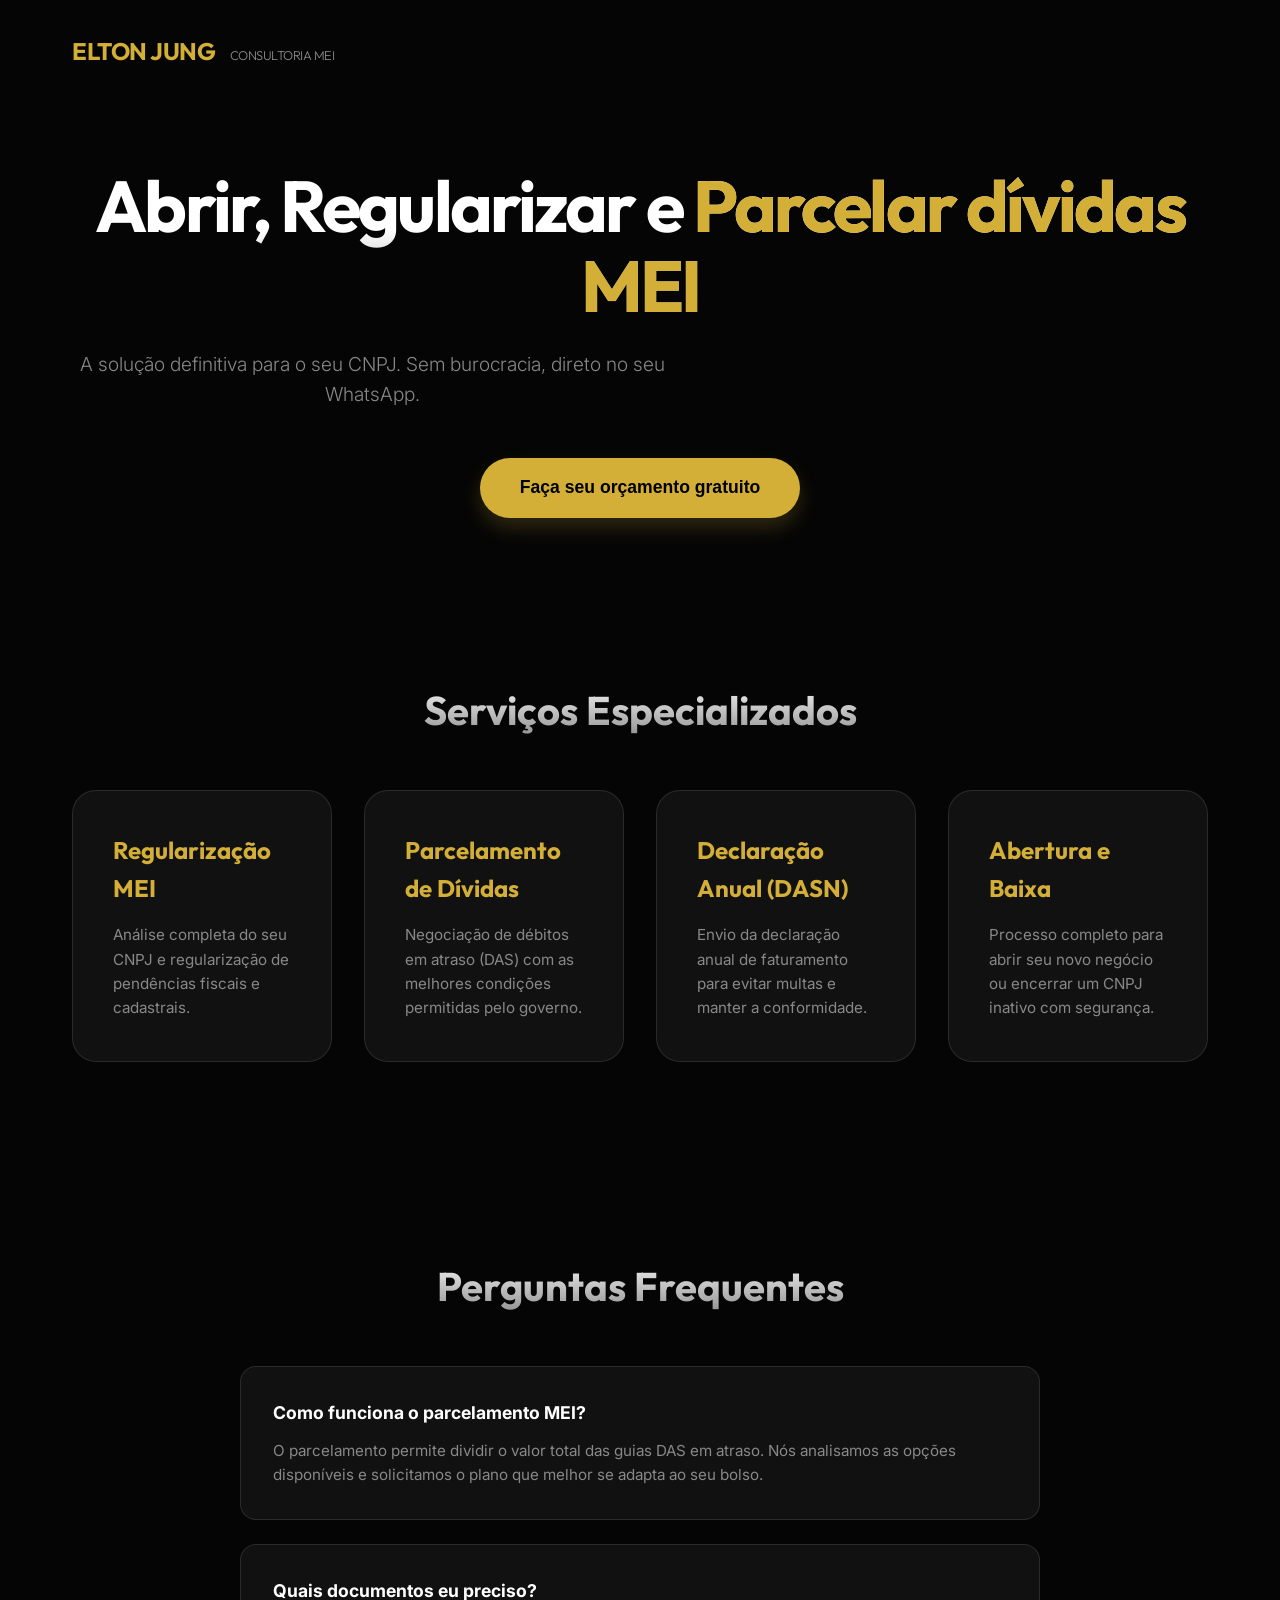
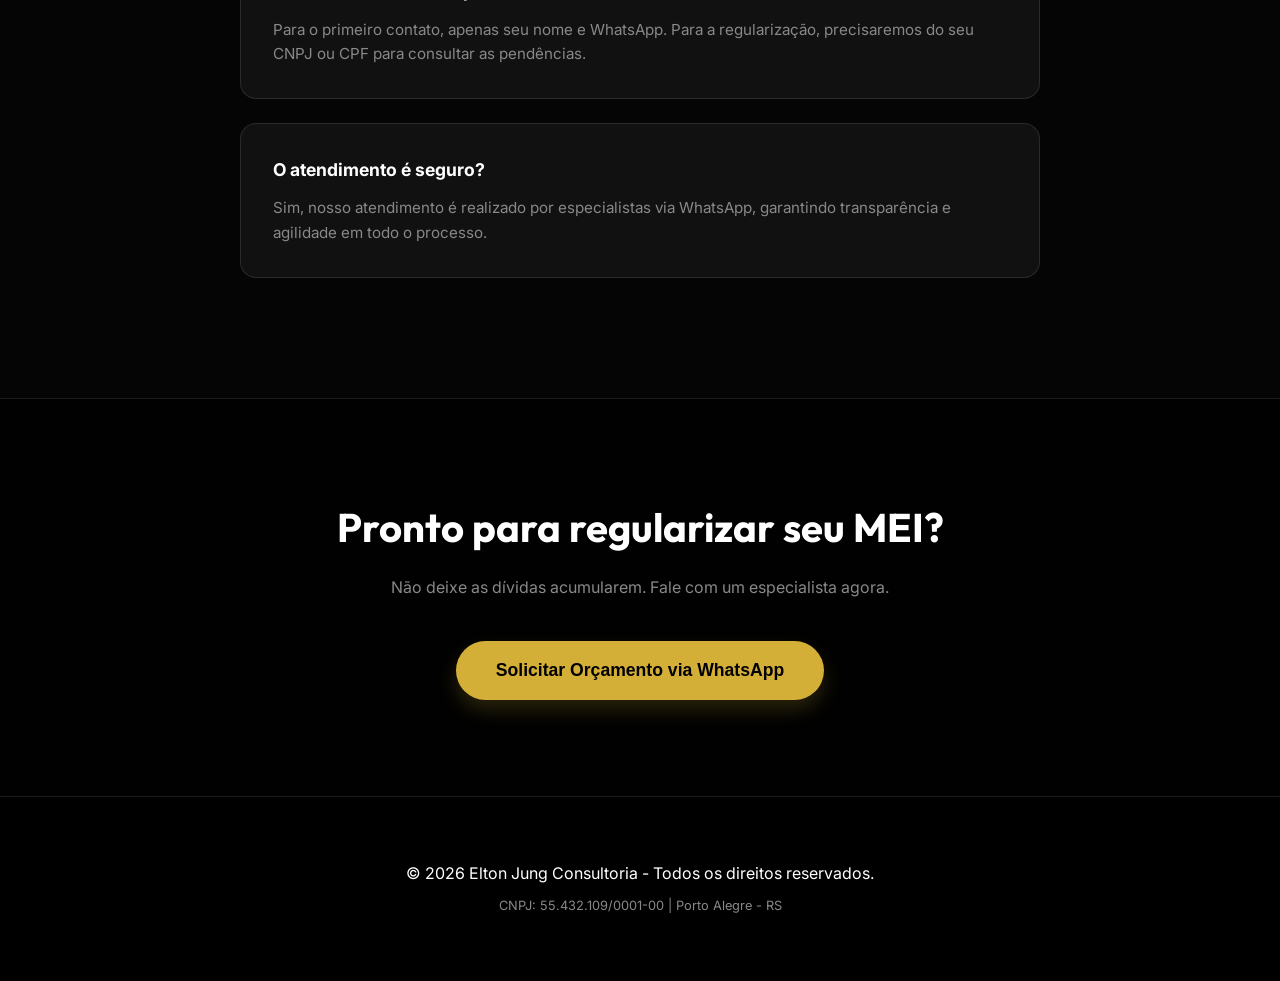
==== commit 04e86763: "feat: implement high-standard SEO (meta tags, JSON-LD, content expansion, robots.txt, sitemap.xml)" ====
--- a/index.html
+++ b/index.html
@@ -3,10 +3,103 @@
 <head>
     <meta charset="UTF-8">
     <meta name="viewport" content="width=device-width, initial-scale=1.0">
-    <title>MEI Regulariza - Solução Completa para seu MEI</title>
-    <meta name="description" content="Abrir, Regularizar e Parcelar dívidas MEI de forma simples e rápida. Faça seu orçamento gratuito agora.">
+    
+    <!-- Primary Meta Tags -->
+    <title>Regularização MEI e Parcelamento de Dívidas | Elton Jung Consultoria</title>
+    <meta name="title" content="Regularização MEI e Parcelamento de Dívidas | Elton Jung Consultoria">
+    <meta name="description" content="Regularize seu CNPJ MEI hoje. Especialista em parcelamento de dívidas, declaração anual (DASN), abertura e baixa de MEI. Atendimento rápido via WhatsApp.">
+    <meta name="keywords" content="regularização mei, parcelamento mei, dívidas mei, das atrasado, mei em atraso, consultoria mei, cnpj mei, parcelar mei">
+    
+    <!-- Canonical -->
+    <link rel="canonical" href="https://mei.eltonjung.com.br/">
+
+    <!-- Open Graph / Facebook -->
+    <meta property="og:type" content="website">
+    <meta property="og:url" content="https://mei.eltonjung.com.br/">
+    <meta property="og:title" content="Regularização MEI e Parcelamento de Dívidas | Elton Jung Consultoria">
+    <meta property="og:description" content="Solução completa para o seu MEI. Sem burocracia, direto no seu WhatsApp. Regularize suas dívidas e mantenha seu CNPJ ativo.">
+    <meta property="og:image" content="https://mei.eltonjung.com.br/favicon.png">
+
+    <!-- Twitter -->
+    <meta property="twitter:card" content="summary_large_image">
+    <meta property="twitter:url" content="https://mei.eltonjung.com.br/">
+    <meta property="twitter:title" content="Regularização MEI e Parcelamento de Dívidas | Elton Jung Consultoria">
+    <meta property="twitter:description" content="Solução completa para o seu MEI. Sem burocracia, direto no seu WhatsApp. Regularize suas dívidas e mantenha seu CNPJ ativo.">
+    <meta property="twitter:image" content="https://mei.eltonjung.com.br/favicon.png">
+
     <link rel="stylesheet" href="style.css">
     <link rel="icon" type="image/png" href="favicon.png">
+
+    <!-- Structured Data (JSON-LD) - ProfessionalService -->
+    <script type="application/ld+json">
+    {
+      "@context": "https://schema.org",
+      "@type": "ProfessionalService",
+      "name": "Elton Jung Consultoria MEI",
+      "image": "https://mei.eltonjung.com.br/favicon.png",
+      "@id": "https://mei.eltonjung.com.br/",
+      "url": "https://mei.eltonjung.com.br/",
+      "telephone": "+5551999906748",
+      "address": {
+        "@type": "PostalAddress",
+        "streetAddress": "Atendimento Online",
+        "addressLocality": "Brasil",
+        "addressRegion": "BR",
+        "postalCode": "00000-000",
+        "addressCountry": "BR"
+      },
+      "geo": {
+        "@type": "GeoCoordinates",
+        "latitude": -30.0346,
+        "longitude": -51.2177
+      },
+      "openingHoursSpecification": {
+        "@type": "OpeningHoursSpecification",
+        "dayOfWeek": [
+          "Monday",
+          "Tuesday",
+          "Wednesday",
+          "Thursday",
+          "Friday"
+        ],
+        "opens": "09:00",
+        "closes": "18:00"
+      },
+      "sameAs": [
+        "https://wa.me/5551999906748"
+      ]
+    }
+    </script>
+
+    <!-- Structured Data (JSON-LD) - FAQ -->
+    <script type="application/ld+json">
+    {
+      "@context": "https://schema.org",
+      "@type": "FAQPage",
+      "mainEntity": [{
+        "@type": "Question",
+        "name": "Como regularizar dívidas do MEI?",
+        "acceptedAnswer": {
+          "@type": "Answer",
+          "text": "A regularização das dívidas do MEI pode ser feita através do parcelamento dos débitos em atraso. Nós cuidamos de todo o processo para você, garantindo que seu CNPJ volte a ficar regularizado rapidamente."
+        }
+      }, {
+        "@type": "Question",
+        "name": "Quais os benefícios de parcelar a dívida do MEI?",
+        "acceptedAnswer": {
+          "@type": "Answer",
+          "text": "Ao parcelar suas dívidas, você evita o cancelamento do CNPJ, mantém seus benefícios previdenciários e pode voltar a emitir notas fiscais sem restrições."
+        }
+      }, {
+        "@type": "Question",
+        "name": "Quanto tempo demora a regularização?",
+        "acceptedAnswer": {
+          "@type": "Answer",
+          "text": "O processo de solicitação é imediato através de nossa consultoria. Assim que o primeiro pagamento do parcelamento é confirmado, a situação do CNPJ começa a ser regularizada nos sistemas do governo."
+        }
+      }]
+    }
+    </script>
 
     <!-- Google Tag (gtag.js) -->
     <script async src="https://www.googletagmanager.com/gtag/js?id=AW-18101510498"></script>
@@ -37,24 +130,87 @@
 </head>
 <body>
 
-    <nav>
+    <header>
+        <nav>
+            <div class="container">
+                <div class="logo">ELTON JUNG <span style="font-weight: 300; font-size: 0.8rem; color: var(--muted); margin-left: 10px;">CONSULTORIA MEI</span></div>
+            </div>
+        </nav>
+    </header>
+
+    <main>
+        <section class="hero">
+            <div class="container">
+                <h1>Abrir, Regularizar e <span>Parcelar dívidas MEI</span></h1>
+                <p>A solução definitiva para o seu CNPJ. Sem burocracia, direto no seu WhatsApp.</p>
+                <button class="btn-primary" onclick="openModal()" id="hero-cta">Faça seu orçamento gratuito</button>
+            </div>
+        </section>
+
+        <section class="services" id="servicos">
+            <div class="container">
+                <h2 class="section-title">Serviços Especializados</h2>
+                <div class="services-grid">
+                    <div class="service-card">
+                        <h3>Regularização MEI</h3>
+                        <p>Análise completa do seu CNPJ e regularização de pendências fiscais e cadastrais.</p>
+                    </div>
+                    <div class="service-card">
+                        <h3>Parcelamento de Dívidas</h3>
+                        <p>Negociação de débitos em atraso (DAS) com as melhores condições permitidas pelo governo.</p>
+                    </div>
+                    <div class="service-card">
+                        <h3>Declaração Anual (DASN)</h3>
+                        <p>Envio da declaração anual de faturamento para evitar multas e manter a conformidade.</p>
+                    </div>
+                    <div class="service-card">
+                        <h3>Abertura e Baixa</h3>
+                        <p>Processo completo para abrir seu novo negócio ou encerrar um CNPJ inativo com segurança.</p>
+                    </div>
+                </div>
+            </div>
+        </section>
+
+        <section class="faq" id="perguntas-frequentes">
+            <div class="container">
+                <h2 class="section-title">Perguntas Frequentes</h2>
+                <div class="faq-list">
+                    <div class="faq-item">
+                        <h3>Como funciona o parcelamento MEI?</h3>
+                        <p>O parcelamento permite dividir o valor total das guias DAS em atraso. Nós analisamos as opções disponíveis e solicitamos o plano que melhor se adapta ao seu bolso.</p>
+                    </div>
+                    <div class="faq-item">
+                        <h3>Quais documentos eu preciso?</h3>
+                        <p>Para o primeiro contato, apenas seu nome e WhatsApp. Para a regularização, precisaremos do seu CNPJ ou CPF para consultar as pendências.</p>
+                    </div>
+                    <div class="faq-item">
+                        <h3>O atendimento é seguro?</h3>
+                        <p>Sim, nosso atendimento é realizado por especialistas via WhatsApp, garantindo transparência e agilidade em todo o processo.</p>
+                    </div>
+                </div>
+            </div>
+        </section>
+
+        <section class="cta-bottom">
+            <div class="container">
+                <h2>Pronto para regularizar seu MEI?</h2>
+                <p>Não deixe as dívidas acumularem. Fale com um especialista agora.</p>
+                <button class="btn-primary" onclick="openModal()">Solicitar Orçamento via WhatsApp</button>
+            </div>
+        </section>
+    </main>
+
+    <footer>
         <div class="container">
-            <div class="logo">ELTON JUNG <span style="font-weight: 300; font-size: 0.8rem; color: var(--muted); margin-left: 10px;">CONSULTORIA MEI</span></div>
+            <p>&copy; 2026 Elton Jung Consultoria - Todos os direitos reservados.</p>
+            <p style="font-size: 0.8rem; color: var(--muted); margin-top: 10px;">CNPJ: 55.432.109/0001-00 | Porto Alegre - RS</p>
         </div>
-    </nav>
-
-    <main class="hero">
-        <div class="container">
-            <h1>Abrir, Regularizar e <span>Parcelar dívidas MEI</span></h1>
-            <p>A solução definitiva para o seu CNPJ. Sem burocracia, direto no seu WhatsApp.</p>
-            <button class="btn-primary" onclick="openModal()">Faça seu orçamento</button>
-        </div>
-    </main>
+    </footer>
 
     <!-- Form Modal -->
     <div class="modal-overlay" id="modalOverlay">
         <div class="modal">
-            <button class="close-modal" onclick="closeModal()">&times;</button>
+            <button class="close-modal" onclick="closeModal()" aria-label="Fechar Modal">&times;</button>
             <h2>Solicitar Orçamento</h2>
             <p>Preencha os dados abaixo para receber seu orçamento personalizado pelo WhatsApp.</p>
             
@@ -80,7 +236,9 @@
     <script>
         function openModal() {
             document.getElementById('modalOverlay').classList.add('active');
-            gtag('event', 'generate_lead', { 'event_category': 'form', 'event_label': 'open_modal' });
+            if (typeof gtag === 'function') {
+                gtag('event', 'generate_lead', { 'event_category': 'form', 'event_label': 'open_modal' });
+            }
         }
 
         function closeModal() {
@@ -105,14 +263,18 @@
             const url = `https://wa.me/${whatsappNumber}?text=${encodeURIComponent(message)}`;
 
             // Track Conversion
-            gtag('event', 'conversion', {
-                'send_to': 'AW-18101510498/p5_SCPfin54cEOLCvLdD',
-                'event_callback': function() {
-                    console.log('Conversion tracked');
-                }
-            });
-            
-            fbq('track', 'Lead');
+            if (typeof gtag === 'function') {
+                gtag('event', 'conversion', {
+                    'send_to': 'AW-18101510498/p5_SCPfin54cEOLCvLdD',
+                    'event_callback': function() {
+                        console.log('Conversion tracked');
+                    }
+                });
+            }
+            
+            if (typeof fbq === 'function') {
+                fbq('track', 'Lead');
+            }
 
             // Redirect to WhatsApp
             window.open(url, '_blank');
--- a/style.css
+++ b/style.css
@@ -203,6 +203,105 @@
     display: block;
 }
 
+/* --- Sections --- */
+.section-title {
+    font-family: 'Outfit', sans-serif;
+    font-size: 2.5rem;
+    text-align: center;
+    margin-bottom: 3rem;
+    background: linear-gradient(to bottom, #fff, #888);
+    -webkit-background-clip: text;
+    -webkit-text-fill-color: transparent;
+}
+
+section {
+    padding: 6rem 0;
+}
+
+/* --- Services --- */
+.services-grid {
+    display: grid;
+    grid-template-columns: repeat(auto-fit, minmax(250px, 1fr));
+    gap: 2rem;
+}
+
+.service-card {
+    background: var(--glass);
+    border: 1px solid var(--glass-border);
+    padding: 2.5rem;
+    border-radius: 24px;
+    transition: all 0.3s ease;
+}
+
+.service-card:hover {
+    transform: translateY(-10px);
+    border-color: var(--accent);
+    background: rgba(212, 175, 55, 0.05);
+}
+
+.service-card h3 {
+    font-family: 'Outfit', sans-serif;
+    color: var(--accent);
+    margin-bottom: 1rem;
+    font-size: 1.5rem;
+}
+
+.service-card p {
+    font-size: 0.95rem;
+    color: var(--muted);
+}
+
+/* --- FAQ --- */
+.faq-list {
+    max-width: 800px;
+    margin: 0 auto;
+}
+
+.faq-item {
+    background: var(--glass);
+    border: 1px solid var(--glass-border);
+    padding: 2rem;
+    border-radius: 16px;
+    margin-bottom: 1.5rem;
+}
+
+.faq-item h3 {
+    font-size: 1.1rem;
+    margin-bottom: 0.75rem;
+    color: #fff;
+}
+
+.faq-item p {
+    color: var(--muted);
+    font-size: 0.95rem;
+}
+
+/* --- CTA Bottom --- */
+.cta-bottom {
+    background: linear-gradient(rgba(0,0,0,0.8), rgba(0,0,0,0.8)), url('https://images.unsplash.com/photo-1450101499163-c8848c66ca85?auto=format&fit=crop&q=80&w=1200') center/cover;
+    text-align: center;
+    border-top: 1px solid var(--glass-border);
+}
+
+.cta-bottom h2 {
+    font-family: 'Outfit', sans-serif;
+    font-size: 2.5rem;
+    margin-bottom: 1rem;
+}
+
+.cta-bottom p {
+    margin-bottom: 2.5rem;
+    color: var(--muted);
+}
+
+/* --- Footer --- */
+footer {
+    padding: 4rem 0;
+    text-align: center;
+    border-top: 1px solid var(--glass-border);
+    background: #000;
+}
+
 /* --- Animations --- */
 @keyframes fadeInDown {
     from { opacity: 0; transform: translateY(-20px); }
@@ -228,4 +327,7 @@
 @media (max-width: 768px) {
     .hero h1 { font-size: 3rem; }
     .modal { padding: 2rem; }
-}
+    section { padding: 4rem 0; }
+    .section-title { font-size: 2rem; }
+    .cta-bottom h2 { font-size: 2rem; }
+}
